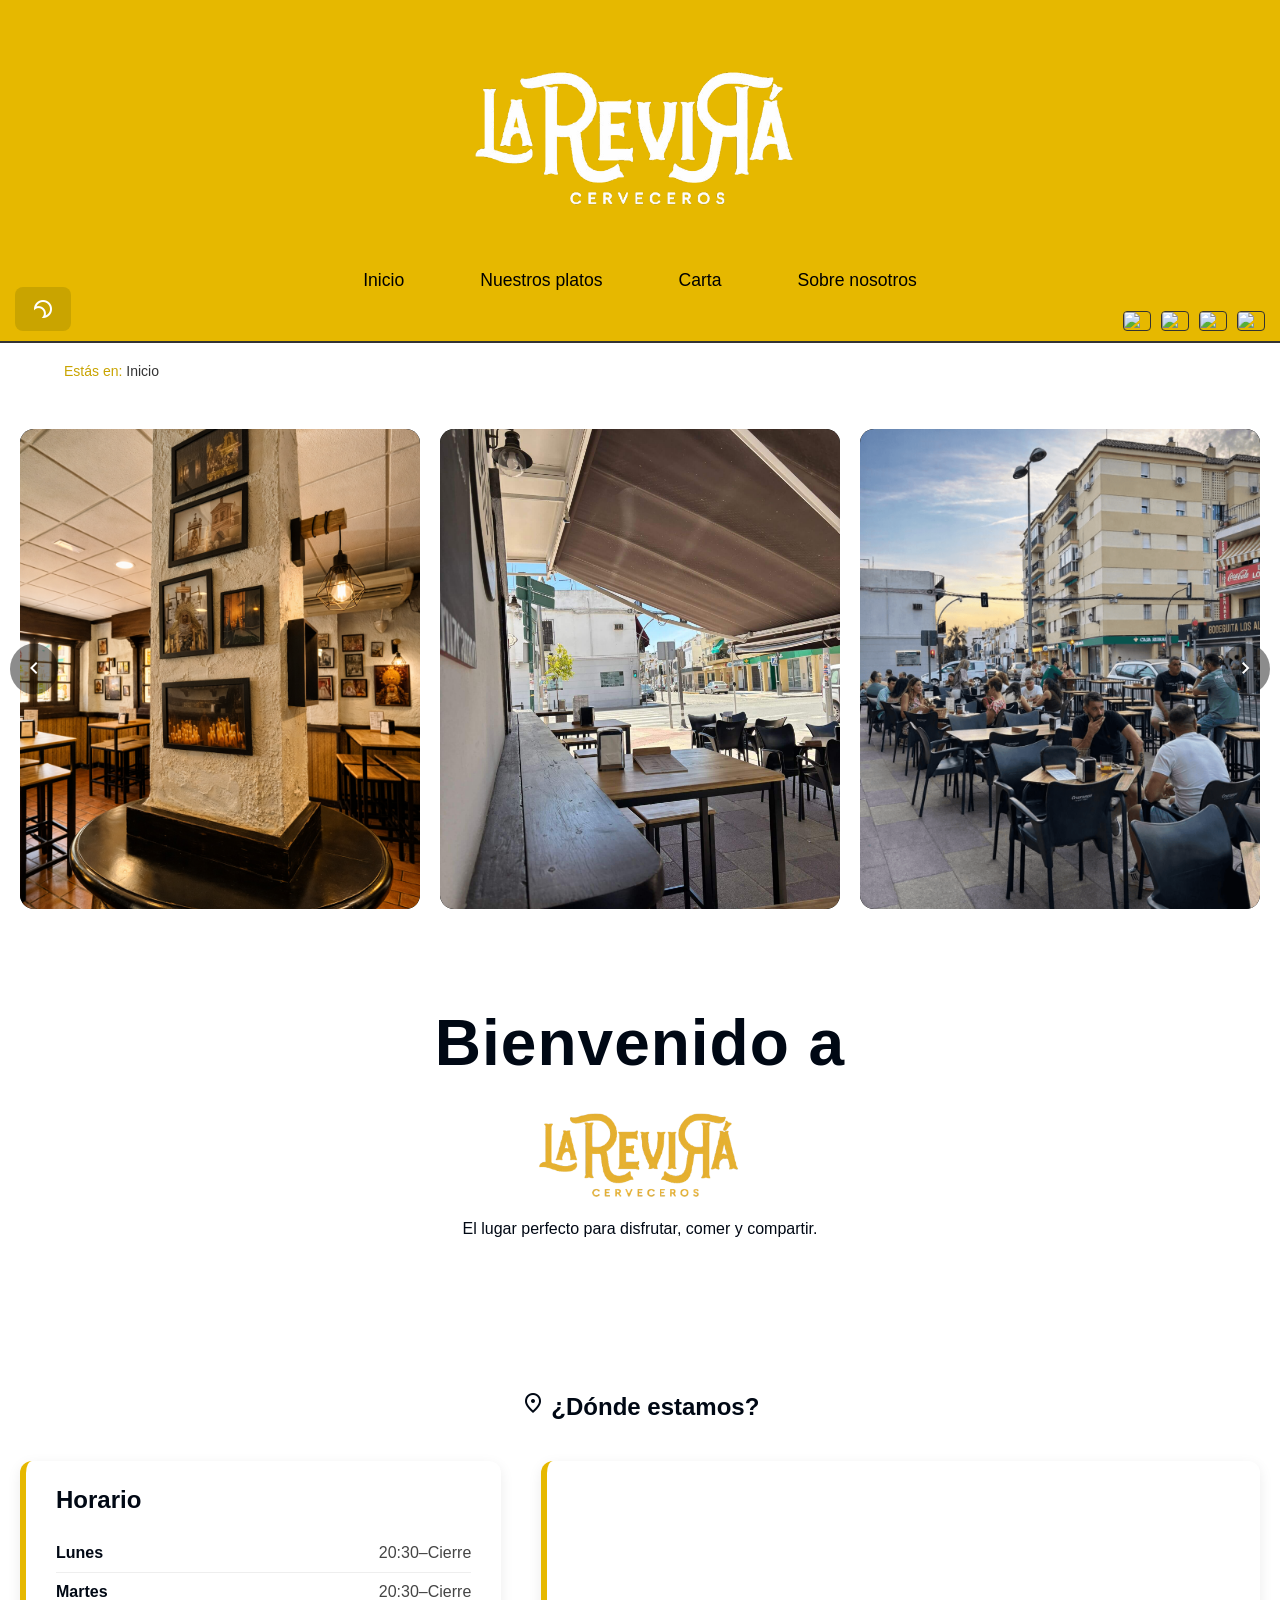
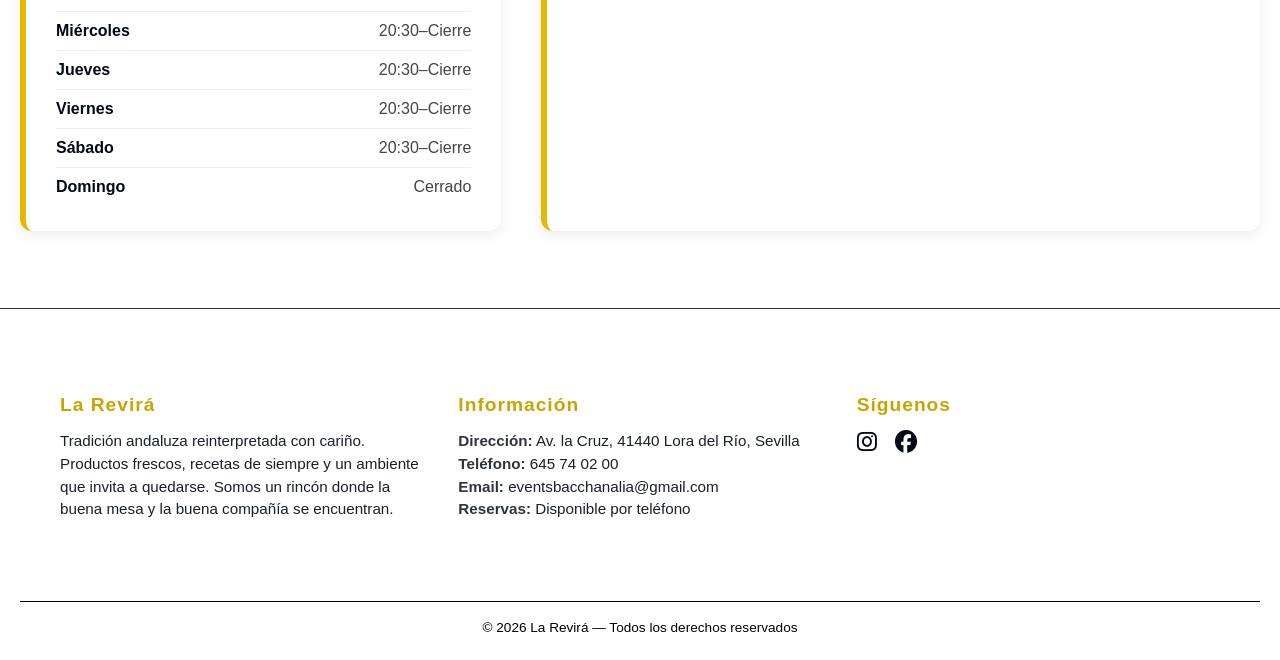
==== index.html @ e7fb8b56 "terminando codigo" ====
<!DOCTYPE html>
<html lang="es">

<head>
    <meta charset="UTF-8">
    <title data-i18n="title">La ReviRa</title>
    <meta name="viewport" content="width=device-width, initial-scale=1.0">

    <!-- Google Icons -->
    <link rel="stylesheet" href="https://fonts.googleapis.com/css2?family=Material+Symbols+Outlined" />

    <!-- Favicon -->
    <link rel="icon" type="image/png" sizes="32x32" href="/revira/img/logo3.png?v=6">

    <!-- iPhone / iPad -->
    <link rel="apple-touch-icon" sizes="180x180" href="/revira/img/logo3-180.png?v=6">

    <!-- Android -->
    <link rel="icon" type="image/png" sizes="192x192" href="/revira/img/logo3-192.png?v=6">

    <link rel="icon" type="image/png" sizes="512x512" href="/revira/img/logo3-512.png?v=6">

    <!-- Font Awesome -->
    <link rel="stylesheet" href="https://cdnjs.cloudflare.com/ajax/libs/font-awesome/6.5.0/css/all.min.css">

    <!-- Playball font -->
    <link href="https://fonts.googleapis.com/css2?family=Playball&display=swap" rel="stylesheet">
    <link rel="manifest" href="manifest.json">

    <!-- CSS -->
    <link rel="stylesheet" href="styles.css">
</head>

<body>

    <header>

        <nav id="navMenu">
            <a data-i18n="menu_home" href="index.html">Inicio</a>
            <a data-i18n="menu_dishes" href="platos.html">Nuestros platos</a>
            <a data-i18n="menu_menu" href="carta.html">Carta</a>
            <a data-i18n="menu_about" href="#info">Sobre nosotros</a>
        </nav>

        <button id="theme-toggle">
            <span id="theme-icon" class="material-symbols-outlined">dark_mode</span>
        </button>



        <div id="language-switcher">
            <div class="flag" data-lang="es">
                <img src="https://flagcdn.com/es.svg" alt="ES">
            </div>
            <div class="flag" data-lang="en">
                <img src="https://flagcdn.com/gb.svg" alt="EN">
            </div>
            <div class="flag" data-lang="fr">
                <img src="https://flagcdn.com/fr.svg" alt="FR">
            </div>
            <div class="flag" data-lang="de">
                <img src="https://flagcdn.com/de.svg" alt="DE">
            </div>
        </div>
    </header>
    <!-- NAV BOTTOM (solo móvil) -->
<div class="bottom-nav" id="bottomNav">
    <a href="index.html">
        <span class="material-symbols-outlined">home</span>
        <small data-i18n="menu_home">Inicio</small>
    </a>

    <a href="platos.html">
        <span class="material-symbols-outlined">restaurant_menu</span>
        <small data-i18n="menu_dishes">Platos</small>
    </a>

    <a href="carta.html">
        <span class="material-symbols-outlined">menu_book</span>
        <small data-i18n="menu_menu">Carta</small>
    </a>

    <a href="#info">
        <span class="material-symbols-outlined">info</span>
        <small data-i18n="menu_about">Nosotros</small>
    </a>
</div>

    <div class="breadcrumb">
        <span data-i18n="breadcrumb">Estás en:</span>
        <span class="breadcrumb-label" data-i18n="breadcrumb_label_home">Inicio</span>
    </div>


    <!-- CARRUSEL -->
    <section class="carousel">
        <div class="slides" id="slides"></div>

        <button class="prev" id="prevBtn">
            <span class="material-symbols-outlined" data-i18n="carousel_prev">chevron_left</span>
        </button>

        <button class="next" id="nextBtn">
            <span class="material-symbols-outlined" data-i18n="carousel_next">chevron_right</span>
        </button>
    </section>

    <section class="section">
        <h1 data-i18n="home_title"></h1>
        <img src="img/logo.png" alt="La ReviRa" class="home-logo">
        <p data-i18n="home_subtitle">El lugar perfecto para disfrutar, comer y compartir.</p>
    </section>

    <section class="section location">
        <h2><span class="material-symbols-outlined">location_on</span> <span data-i18n="location_title">¿Dónde
                estamos?</span></h2>

        <div class="location-container">

            <div class="schedule-box">
                <h3 data-i18n="schedule_title">Horario</h3>

                <div class="schedule-item">
                    <span class="schedule-day" data-i18n="day_monday">Lunes</span>
                    <span class="schedule-hours" data-i18n="hours_tue">20:30–Cierre</span>
                </div>

                <div class="schedule-item">
                    <span class="schedule-day" data-i18n="day_tuesday">Martes</span>
                    <span class="schedule-hours" data-i18n="hours_tue">20:30–Cierre</span>
                </div>

                <div class="schedule-item">
                    <span class="schedule-day" data-i18n="day_wednesday">Miércoles</span>
                    <span class="schedule-hours" data-i18n="hours_wed">20:30–Cierre</span>
                </div>

                <div class="schedule-item">
                    <span class="schedule-day" data-i18n="day_thursday">Jueves</span>
                    <span class="schedule-hours" data-i18n="hours_thu">20:30–Cierre</span>
                </div>

                <div class="schedule-item">
                    <span class="schedule-day" data-i18n="day_friday">Viernes</span>
                    <span class="schedule-hours" data-i18n="hours_fri">20:30–Cierre</span>
                </div>

                <div class="schedule-item">
                    <span class="schedule-day" data-i18n="day_saturday">Sábado</span>
                    <span class="schedule-hours" data-i18n="hours_sat">20:30–Cierre</span>
                </div>

                <div class="schedule-item">
                    <span class="schedule-day" data-i18n="day_sunday">Domingo</span>
                    <span class="schedule-hours" data-i18n="hours_sun">cerrado</span>
                </div>
            </div>

            <div class="map-box">
                <iframe data-i18n="map_iframe"
                    src="https://www.google.com/maps/embed?pb=!1m18!1m12!1m3!1d3158.6429367144765!2d-5.5250937!3d37.6575978!2m3!1f0!2f0!3f0!3m2!1i1024!2i768!4f13.1!3m3!1m2!1s0xd12ef8e2f49fc83%3A0xf90147c673b99165!2sLa%20Revir%C3%A1!5e0!3m2!1ses!2ses!4v1776873864673!5m2!1ses!2ses"
                    width="600" height="450" style="border:0;" allowfullscreen="" loading="lazy"
                    referrerpolicy="no-referrer-when-downgrade">
                </iframe>
            </div>

        </div>
    </section>

    <!-- BOTÓN FLOTANTE IR ARRIBA -->
    <button id="btnTop" class="btn-top">
        <span class="material-symbols-outlined">arrow_upward</span>
    </button>

    <footer class="footer">
        <div id="info" class="footer-container">

            <!-- Columna 1: Sobre nosotros -->
            <div class="footer-col">
                <h3 data-i18n="footer_about_title">La Revirá</h3>
                <p data-i18n="footer_about_text">
                    Tradición andaluza reinterpretada con cariño.
                    Productos frescos, recetas de siempre y un ambiente que invita a quedarse.
                    Somos un rincón donde la buena mesa y la buena compañía se encuentran.
                </p>
            </div>

            <!-- Columna 2: Información -->
            <div class="footer-col">
                <h3 data-i18n="footer_info_title">Información</h3>
                <ul>
                    <li><strong data-i18n="footer_address">Dirección:</strong> <span data-i18n="footer_address_text">Av.
                            la Cruz, 41440 Lora del Río, Sevilla</span></li>
                    <li><strong data-i18n="footer_phone">Teléfono:</strong> <span data-i18n="footer_phone_text">645 74
                            02 00</span></li>
                    <li><strong data-i18n="footer_email">Email:</strong> <span
                            data-i18n="footer_email_text">eventsbacchanalia@gmail.com</span></li>
                    <li><strong data-i18n="footer_reservas">Reservas:</strong> <span
                            data-i18n="footer_reservas_text">Disponible por teléfono</span></li>
                </ul>
            </div>

            <!-- Columna 3: Redes -->
            <div class="footer-col">
                <h3 data-i18n="footer_follow">Síguenos</h3>
                <div class="footer-social">
                    <a href="https://www.instagram.com/la_revira_cerveceros/" target="_blank" aria-label="Instagram">
                        <i class="fa-brands fa-instagram"></i>
                    </a>

                    <a href="https://www.facebook.com/p/La-Revirá-Cerveceros-61552801625227/" target="_blank"
                        aria-label="Facebook">
                        <i class="fa-brands fa-facebook"></i>
                    </a>
                </div>
            </div>

        </div>

        <div class="footer-bottom">
            <p data-i18n="footer_copy">© 2026 La Revirá — Todos los derechos reservados</p>
        </div>

    </footer>

    <div id="lightbox" class="lightbox">
        <span class="lightbox-close" id="lightboxClose">&times;</span>

        <span class="lightbox-prev" id="lightboxPrev">&#10094;</span>
        <span class="lightbox-next" id="lightboxNext">&#10095;</span>

        <img id="lightboxImg" style="display:none;">
        <video id="lightboxVideo" style="display:none;" controls></video>

        <div id="lightboxCounter"></div>
    </div>



    <script src="script.js"></script>
</body>

</html>
---- styles.css ----
/* ============================================================
   VARIABLES GLOBALES
============================================================ */
:root {
  --ink-black: #000814;
  --dim-grey: hsl(210, 2%, 38%);
  --jet-black: #1a1c1f;
  --school-bus-yellow: #ffc400fb;
  --gold: #ffd60a;
  --white: #ffffff;
  --transition: 0.3s ease;
}

/* ============================================================
   RESET GENERAL
============================================================ */
* {
  margin: 0;
  padding: 0;
  box-sizing: border-box;
}

body {
  font-family: "Poppins", Arial, sans-serif;
  background: var(--ink-black);
  color: var(--white);
}

body.light-mode {
  --ink-black: #ffffff;
  --jet-black: #f2f2f2;
  --dim-grey: #333333;
  --white: #000000;
  --school-bus-yellow: #e6b800;
  --gold: #c9a400;

  background: var(--ink-black);
  color: var(--white);
}


#theme-toggle {
  position: absolute;
  bottom: 10px;
  left: 15px;
  background: var(--gold);
  color: var(--ink-black);
  padding: 10px 16px;
  border-radius: 8px;
  border: none;
  cursor: pointer;
  font-size: 24px;
  transition: var(--transition);
  display: flex;
  align-items: center;
  justify-content: center;
}

#theme-toggle:hover {
  background: var(--school-bus-yellow);
  transform: translateY(-2px);
}


@media (max-width: 768px) {
  #theme-toggle {
    bottom: 10px;
    left: 10px;
    padding: 8px 14px;
    font-size: 22px;
  }
}


/* ============================================================
   HEADER + NAVEGACIÓN
============================================================ */

/* HEADER */
header {
  background: var(--school-bus-yellow);
  padding: 40px 20px;
  text-align: center;
  border-bottom: 2px solid var(--dim-grey);

  position: sticky;   /* 🔥 SIEMPRE ARRIBA */
  top: 0;
  z-index: 9999;

  background-blend-mode: normal; /* 🔥 evita transparencia */
  /* Logo centrado */
  background-image: url("img/logo.png");
  background-repeat: no-repeat;
  background-position: center 40px;
  background-size: clamp(180px, 40vw, 380px);
  padding-top: clamp(140px, 30vw, 220px);
}


/* NAV */
nav {
  margin-top: 40px;
  display: flex;
  justify-content: center;
  gap: clamp(15px, 5vw, 40px);
  flex-wrap: wrap;
}

nav a {
  font-size: clamp(0.9rem, 2.5vw, 1.1rem);
  padding: 10px 18px;
  text-decoration: none;
  color: var(--white);
  border-radius: 6px;
  transition: var(--transition);
}

nav a:hover {
  background: var(--ink-black);
  border-color: var(--dim-grey);
}

/* ICONO MENÚ RESPONSIVE */
.menu-icon {
  display: none;
  cursor: pointer;
  font-size: 32px;
  color: var(--ink-black);
}

/* ============================================================
   BREADCRUMB
============================================================ */

.breadcrumb {
  margin: 20px auto;
  width: 90%;
  max-width: 1200px;
  font-size: 14px;
  color: var(--dim-grey);
}

.breadcrumb span {
  color: var(--gold);
}

/* Este span debe mantenerse gris */
.breadcrumb-label {
  color: var(--dim-grey) !important;
  font-weight: inherit;
}

/* ============================================================
   CARRUSEL DE IMÁGENES
============================================================ */
/* Contenedor principal */
.carousel {
    width: 100%;
    max-width: 1400px;
    margin: 0 auto;
    position: relative;
    overflow: hidden;
    margin-top: 30px;
    border-radius: 14px;
}

/* Track */
.slides {
  display: flex;
  transition: transform 0.6s ease;
}

/* Grupo de imágenes */
.slide-group {
  min-width: 100%;
  display: flex;
  justify-content: center;
  gap: 20px;
  padding: 20px;
}

/* Cada item */
.slide-item {
  flex: 1;
  max-width: 33%;
  height: clamp(260px, 38vw, 480px); /* 🔥 más alto y uniforme */
  border-radius: 14px;
  overflow: hidden;

  display: flex;              /* 🔥 centra todo */
  justify-content: center;
  align-items: center;
  background: #000;           /* 🔥 relleno elegante */
}

/* Imagen */
.slide-item img,
.slide-item video {
  width: 100%;
  height: 100%;
  object-fit: cover;          /* 🔥 CLAVE: uniformidad total */
  border-radius: 14px;
  transition: transform 0.4s ease;
}

.slide-item:hover img,
.slide-item:hover video {
  transform: scale(1.05);
}

.slide-item video {
  display: block; /* evita colapso */
}


/* Botones del carrusel */
.prev,
.next {
  position: absolute;
  top: 50%;
  transform: translateY(-50%);
  background: rgba(0, 0, 0, 0.45);
  border: none;
  color: white;
  cursor: pointer;
  padding: 12px;
  border-radius: 50%;
  z-index: 10;
}

.prev { left: 10px; }
.next { right: 10px; }

/* ============================
   TABLET (≤ 1024px)
============================ */
@media (max-width: 1024px) {
  .slide-item {
    max-width: 48%;
    height: clamp(220px, 45vw, 360px);
  }
}

/* ============================
   MÓVIL (≤ 768px)
============================ */
@media (max-width: 768px) {

  .slide-group {
    flex-direction: column;
  }

  .slide-item {
    max-width: 100%;
    height: clamp(300px, 70vw, 520px); /* 🔥 carrusel grande en móvil */
  }

  .carousel {
    scroll-snap-type: x mandatory;
    overflow-x: hidden;
  }

  #slides {
    display: flex;
    scroll-snap-type: x mandatory;
  }

  .slide-group {
    scroll-snap-align: center;
  }
}

/* ============================
   MÓVIL PEQUEÑO (≤ 600px)
============================ */
@media (max-width: 600px) {

  .slide-group {
    flex-direction: column;
  }

  .slide-item {
    max-width: 100%;
    height: clamp(300px, 80vw, 540px); /* 🔥 aún más grande en móviles pequeños */
  }
}

#slides {
  transition: transform 0.6s ease;
}


/* ============================================================
   SECCIONES GENERALES
============================================================ */
.section {
  padding: clamp(40px, 6vw, 80px) 20px;
  text-align: center;
}

body.light-mode .section {
  background: #ffffff;
  /* negro */
  color: #000814;
  /* blanco */
}

body.light-mode .section h1 {
  color: #000814;
  /* blanco */
}

.section h1 {
  font-size: clamp(2.2rem, 5vw, 4rem);
  font-weight: 700;
  letter-spacing: 1px;
  margin-bottom: 20px;
  color: var(--white);
}

.home-logo {
  width: clamp(120px, 20vw, 220px);
  margin: 20px auto 10px;
  display: block;
}

/* ============================================================
   UBICACIÓN Y HORARIOS
============================================================ */

.location {
  background: var(--white);
  padding: clamp(40px, 6vw, 80px) 20px;
}

.location h2 {
  color: var(--ink-black);
}

body.light-mode .location {
  color: var(#000814);
  /* blanco */
}

body.light-mode .location h2 {
  color: #000814;
  /* blanco */
}

.location-container {
  display: flex;
  justify-content: space-between;
  gap: 40px;
  margin-top: 40px;
}

/* Caja de horarios */
.schedule-box {
  background: var(--white);
  padding: 25px 30px;
  border-radius: 12px;
  width: 40%;
  text-align: left;
  border-left: 6px solid var(--school-bus-yellow);
  box-shadow: 0 4px 14px rgba(0, 0, 0, 0.08);
}

body.light-mode .schedule-box {
  background: #ffffff;
  /* blanco */
}

.schedule-box h3 {
  color: var(--ink-black);
  margin-bottom: 20px;
  font-size: 24px;
  font-weight: 600;
}

body.light-mode .schedule-box h3 {
  color: #000814;
  /* blanco */
}

.schedule-item {
  display: flex;
  justify-content: space-between;
  padding: 10px 0;
  border-bottom: 1px solid #eee;
}

.schedule-item:last-child {
  border-bottom: none;
}

.schedule-day {
  font-weight: 600;
  color: var(--ink-black);
}

body.light-mode .schedule-day {
  color: #000814;
  /* blanco */
}

.schedule-hours {
  color: #444;
}

body.light-mode .schedule-hours {
  color: #444;

}

/* Mapa */
.map-box {
  border-left: 6px solid var(--school-bus-yellow);
  box-shadow: 0 4px 14px rgba(0, 0, 0, 0.08);
  width: 60%;
  border-radius: 12px;
}

.map-box iframe {
  width: 100%;
  height: 350px;
  border-radius: 12px;
}

/* ============================================================
   FOOTER
============================================================ */
/* ============================================================
   FOOTER PREMIUM MINIMALISTA
============================================================ */


.footer {
  background: var(--ink-black);
  color: var(--white);
  padding: 45px 20px 25px 20px;
  border-top: 1px solid var(--dim-grey);
}

.footer-container {
  display: grid;
  grid-template-columns: repeat(auto-fit, minmax(260px, 1fr));
  gap: 35px;
  max-width: 1200px;
  margin: 0 auto;
}

.footer-col h3 {
  font-size: 1.2rem;
  color: var(--gold);
  margin-bottom: 14px;
  font-weight: 600;
  letter-spacing: 1px;
}

.footer-col p,
.footer-col ul li {
  font-size: 0.95rem;
  color: var(--white);
  opacity: 0.85;
  line-height: 1.5;
}

.footer-col ul {
  list-style: none;
  padding: 0;
  margin: 0;
}

.footer-social {
  display: flex;
  gap: 18px;
  margin-top: 10px;
}

.footer-social a {
  color: var(--white);
  font-size: 1.4rem;
  transition: var(--transition);
}

.footer-social a:hover {
  color: var(--gold);
  transform: translateY(-3px);
}

.footer-bottom {
  text-align: center;
  margin-top: 40px;
  padding-top: 18px;
  border-top: 1px solid var(--dim-grey);
}

.footer-bottom p {
  font-size: 0.85rem;
  opacity: 0.7;
}

/* ============================
   FOOTER (columnas blancas)
============================ */
body.light-mode .footer {
  background: transparent;
  color: #000814;
}

body.light-mode .footer-container {
  background: #ffffff;
  padding: 40px 20px;
  border-radius: 0;
}


body.light-mode .footer-col h3 {
  color: var(--gold);
}

body.light-mode .footer-col p,
body.light-mode .footer-col ul li,
body.light-mode .footer-col strong {
  color: #000814;
  opacity: 0.9;
}

body.light-mode .footer-social a {
  color: #000814;
}

/* ============================
   SOLO LA FRANJA FINAL NEGRA
============================ */
body.light-mode .footer-bottom {
  background: var(--ink-black);
  border-top: 1px solid #000814;
}

body.light-mode .footer-bottom p {
  color: var(--white);
  opacity: 1;
}

/* ============================================================
   PÁGINA DE PLATOS SECCIONES
============================================================ */


/* ============================================================
   SECCIONES DE PLATOS
============================================================ */

/* ============================================================
   ENCABEZADOS DE SECCIÓN
============================================================ */

.platos-section h2 {
  position: relative;

  font-size: clamp(2rem, 4vw, 2.8rem);
  font-weight: 600;
  color: var(--gold);

  text-align: center;

  margin: 20px auto 35px;

  letter-spacing: 1px;

  text-transform: uppercase;
  font-family: "Playball", cursive;

  width: fit-content;

  padding-bottom: 18px;
}

.platos-section h2::after{
  content:"";

  position:absolute;

  left:50%;
  bottom:0;

  transform:translateX(-50%);

  width:80px;
  height:3px;

  border-radius:999px;

  background:var(--gold);
}

/* ============================================================
   CARRUSEL PREMIUM
============================================================ */
.plato-carousel {
  position: relative;
  /* NECESARIO para que las flechas se posicionen dentro */
  width: 100%;
  max-width: 1400px;
  margin: 0 auto;
  overflow: hidden;
  padding: 40px 0;
  background-color: var(--jet-black);
  border-top: 1px solid var(--dim-grey);
  border-bottom: 1px solid var(--dim-grey);
}

.plato-carousel .carousel-track {
  display: flex;
  gap: 28px;
  transition: transform 0.5s ease;
  padding: 10px 40px;
}

.plato-carousel .carousel-item {
  flex: 0 0 30%;
  /* 3 imágenes por vista */
  display: flex;
  justify-content: center;
}

.plato-carousel .carousel-item img {
  width: 100%;
  height: 260px;
  /* más elegante y controlado */
  max-height: 260px;
  object-fit: cover;
  border-radius: 14px;
  cursor: zoom-in;
  box-shadow: 0 4px 14px rgba(0, 0, 0, 0.25);
  transition: transform 0.25s ease, box-shadow 0.25s ease;
}

.plato-carousel .carousel-item img:hover,
.plato-gallery .gallery-row img:hover {

  transform: scale(1.04);

  filter: brightness(1.08);

  box-shadow:
  0 12px 25px rgba(0,0,0,.35);
}

.plato-carousel .carousel-item img:hover,
.plato-gallery .gallery-row img:hover {

    transform: scale(1.05);

    filter: brightness(1.08);

    box-shadow:
        0 12px 30px rgba(0,0,0,.35);
}

/* ============================================================
   FOTOTECA TIPO IPHONE
============================================================ */

/* ============================
   GALERÍA — ESCRITORIO
============================ */
.plato-gallery {
  width: 100%;
  padding: 40px 0;
  background-color: var(--jet-black);
  border-top: 1px solid var(--dim-grey);
}

.plato-gallery .gallery-row {
  display: grid;
  grid-template-columns: repeat(auto-fill, minmax(260px, 1fr));
  gap: 18px;
  padding: 10px 40px;
}

.plato-gallery .gallery-row img {
  width: 100%;
  height: 240px;
  object-fit: cover;
  border-radius: 12px;
  box-shadow: 0 4px 14px rgba(0, 0, 0, 0.18);
  transition: transform 0.25s ease, box-shadow 0.25s ease;
}

.plato-gallery .gallery-row img:hover {
  transform: scale(1.02);
  box-shadow: 0 6px 18px rgba(0, 0, 0, 0.22);
}


/* Móvil: scroll horizontal */
/* ============================
   CARRUSEL — MÓVIL PREMIUM
============================ */
/* FLECHAS SOLO EN MÓVIL PARA CARRUSELES DE PLATOS */
@media (max-width: 768px) {

  .plato-carousel .plato-prev,
  .plato-carousel .plato-next {
    display: block !important;
    position: absolute;
    top: 50%;
    transform: translateY(-50%);
    background: rgba(0, 0, 0, 0.45);
    border: none;
    color: white;
    cursor: pointer;
    padding: 12px;
    border-radius: 50%;
    z-index: 20;
  }

  .plato-carousel .plato-prev {
    left: 10px;
  }

  .plato-carousel .plato-next {
    right: 10px;
  }
}

/* OCULTAR FLECHAS EN ESCRITORIO */
@media (min-width: 769px) {

  .plato-carousel .plato-prev,
  .plato-carousel .plato-next {
    display: none !important;
  }
}


@media (max-width: 768px) {

  .plato-carousel {
    padding: 25px 0;
  }

  .plato-carousel .carousel-track {
    gap: 16px;
    padding: 10px 20px;
  }

  .plato-carousel .carousel-item {
    flex: 0 0 75%;
    /* 1 imagen por vista con aire */
  }

  .plato-carousel .carousel-item img {
    height: 200px;
    max-height: 200px;
    border-radius: 12px;
    box-shadow: 0 3px 12px rgba(0, 0, 0, 0.25);
  }
}

@media (min-width: 769px) and (max-width: 1024px) {

  .plato-carousel .carousel-item {
    flex: 0 0 45%;
    /* 2 imágenes por vista */
  }

  .plato-carousel .carousel-item img {
    height: 220px;
    max-height: 220px;
  }
}


@media (max-width: 768px) {

  .plato-gallery {
    overflow-x: auto;
    white-space: nowrap;
    padding: 20px 0;
  }

  .plato-gallery .gallery-row {
    display: inline-flex;
    gap: 14px;
    padding: 0 20px;
  }

  .plato-gallery .gallery-row img {
    height: 180px;
    width: auto;
    object-fit: cover;
    border-radius: 12px;
    box-shadow: 0 3px 10px rgba(0, 0, 0, 0.18);
  }
}




/* Ocultar scrollbar */
.plato-gallery::-webkit-scrollbar {
  display: none;
}

/* ============================================================
   LIGHTBOX PREMIUM
============================================================ */
.lightbox {
  position: fixed;
  inset: 0;
  background: rgba(0, 0, 0, 0.85);
  display: none;
  justify-content: center;
  align-items: center;
  z-index: 9999;
  backdrop-filter: blur(4px);
}

.lightbox img {
  max-width: 92%;
  max-height: 92%;
  border-radius: 14px;
  box-shadow: 0 8px 30px rgba(0, 0, 0, 0.45);
}

#lightboxCounter{

    position:absolute;

    bottom:25px;

    left:50%;

    transform:translateX(-50%);

    color:white;

    font-size:14px;

    padding:8px 14px;

    border-radius:999px;

    background:rgba(255,255,255,.12);

    backdrop-filter:blur(8px);
}

.lightbox-close {
  position: absolute;
  top: 25px;
  right: 35px;
  font-size: 42px;
  color: var(--white);
  cursor: pointer;
  font-weight: 300;
  transition: opacity 0.2s ease;
}

.lightbox-close:hover {
  opacity: 0.7;
}


/* Botones navegación */
.lightbox-prev,
.lightbox-next {
  position: absolute;
  top: 50%;
  transform: translateY(-50%);
  font-size: 55px;
  color: white;
  cursor: pointer;
  padding: 10px;
  user-select: none;
  transition: opacity 0.2s ease;
}

.lightbox-prev:hover,
.lightbox-next:hover {
  opacity: 0.7;
}

.lightbox-prev {
  left: 25px;
}

.lightbox-next {
  right: 25px;
}
#lightboxCounter{
    transition: all 0.2s ease;
}

/* ============================================================
   SIN BOTONES EN CARRUSEL DE PLATOS
============================================================ */

.plato-carousel .prev,
.plato-carousel .next {
  display: none !important;
}

/* ============================================================
   BOTÓN FLOTANTE IR ARRIBA
============================================================ */
.btn-top {
  position: fixed;
  bottom: clamp(15px, 4vw, 30px);
  right: clamp(15px, 4vw, 30px);
  width: clamp(40px, 8vw, 55px);
  height: clamp(40px, 8vw, 55px);
  border-radius: 50%;
  background: var(--gold);
  color: var(--ink-black);
  border: none;
  display: flex;
  align-items: center;
  justify-content: center;
  font-size: clamp(20px, 5vw, 30px);
  cursor: pointer;
  opacity: 0;
  visibility: hidden;
  transition: opacity var(--transition), visibility var(--transition), transform var(--transition);
  z-index: 100000;
}

.btn-top.show {
  opacity: 1;
  visibility: visible;
}

.btn-top:hover {
  background: var(--school-bus-yellow);
}

@media (max-width: 768px) {
  .btn-top {
    bottom: 90px; /* sube el botón por encima del menú inferior */
  }
}


/* ============================================================
   MEDIA QUERIES — RESPONSIVE GENERAL
============================================================ */

/* Ubicación */
@media (max-width: 900px) {
  .location-container {
    flex-direction: column;
  }

  .schedule-box,
  .map-box {
    width: 100%;
  }

  .map-box iframe {
    height: 300px;
  }
}

/* Header + menú */
@media (max-width: 768px) {

  header {
    padding-top: 90px;
    background-size: 160px;
  }

  nav {
    display: none;
    flex-direction: column;
    background: var(--school-bus-yellow);
    padding: 20px;
    border-top: 1px solid var(--jet-black);
  }

  nav.active {
    display: flex;
  }

  .menu-icon {
    display: block;
    position: absolute;
    top: 25px;
    right: 25px;
  }

}

#language-switcher {
  position: absolute;
  bottom: 10px;
  right: 15px;

  display: flex;
  gap: 10px;
}

#language-switcher .flag {
  width: 28px;
  height: 20px;
  cursor: pointer;
  border-radius: 4px;
  overflow: hidden;
  border: 1px solid var(--dim-grey);
  transition: var(--transition);
}

#language-switcher .flag img {
  width: 100%;
  height: 100%;
  object-fit: cover;
}

#language-switcher .flag:hover {
  transform: translateY(-2px);
  border-color: var(--gold);
}

@media (max-width: 768px) {

  #language-switcher {
    bottom: 10px;
    right: 10px;
    gap: 6px;
  }

  #language-switcher .flag {
    width: 24px;
    height: 18px;
  }
}

/* Ocultar interfaz de Google */
.goog-te-banner-frame.skiptranslate,
.goog-te-gadget-icon,
.goog-te-gadget-simple {
  display: none !important;
}

body {
  top: 0 !important;
}

/* ============================================================
   CARTA – CONTENEDOR DE DOS COLUMNAS
============================================================ */

.carta-grid {
  display: grid;
  grid-template-columns: 1fr 1fr;
  gap: 40px;
  width: 100%;
  max-width: 1400px;
  margin: 40px auto;
  padding: 0 30px;
  /* ← AIRE LATERAL */
}

/* Móvil → 1 columna */
@media (max-width: 900px) {
  .carta-grid {
    grid-template-columns: 1fr;
  }
}

.menu-list{
    display:flex;
    flex-direction:column;
    gap:14px;
}

.light-mode .menu-list{
 background: var(--ink-black);
}

.menu-type.unitario{
   background:#a39c217b;
    color: var(--jet-black);
        border-radius:5px;

}
.menu-item-prices span{
    display:flex;
    align-items:baseline;
    gap:6px;
}

.menu-item-prices small{
    font-size:.75rem;
    opacity:.6;
}
.menu-type.montadito{
    background:#a39c217b;
    color: var(--jet-black);
    border-radius:5px;
}

.menu-item{
    display:flex;
    justify-content:space-between;
    align-items:center;
    gap:20px;

    padding:20px;

    background:#fff;
    border-radius:14px;

    box-shadow:0 4px 14px rgba(0,0,0,.08);

    transition:.25s ease;
}

.light-mode .menu-item {
 background: var(--jet-black);
}

.menu-item:hover{
    transform:translateY(-2px);
    box-shadow:0 8px 22px rgba(0,0,0,.12);
}

.menu-item-content{
    flex:1;
}

.menu-item-content h3{
    margin:0;
    font-size:1.05rem;
    color:var(--jet-black);
}

.light-mode .menu-item-content h3 {
 color: var(--white);
}

.menu-item-content p{
    margin-top:6px;
    color:#666;
    font-size:.9rem;
}

.menu-item-prices{
    display:flex;
    gap:8px;
    flex-wrap:wrap;
}

.menu-item-prices span{
    background:var(--school-bus-yellow);
    color:#000;

    padding:8px 14px;

    border-radius:999px;

    font-weight:600;
    white-space:nowrap;
}

.featured{
    border-left:4px solid var(--school-bus-yellow);
}

/* ITEM CON FOTO */
.menu-item-foto {
    display: grid;
    grid-template-columns: 120px 1fr auto;
    align-items: center;
    gap: 20px;
}

/* Imagen */
.menu-item-img {
    width: 120px;
    height: 120px;
    object-fit: cover;
    border-radius: 12px;
    box-shadow: 0 4px 10px rgba(0,0,0,.15);
}

/* Ajustes de texto */
.menu-item-foto h3 {
    font-size: 1.1rem;
    margin: 0;
}

.menu-item-foto p {
    margin: 6px 0 10px;
    font-size: .9rem;
    color: #555;
}

/* ============================================
   FONDO OSCURO + BLUR
============================================ */
.plato-modal {
    position: fixed;
    inset: 0;
    background: rgba(0, 0, 0, .45);

    backdrop-filter: blur(8px);
    -webkit-backdrop-filter: blur(8px);

    display: none;
    z-index: 9999;

    opacity: 0;
    transition: opacity .35s ease;
}

.plato-modal.show {
    display: block;
    opacity: 1;
}

/* ============================================
   PANEL LATERAL (PC/TABLET)
============================================ */
.plato-modal-panel {
    position: absolute;
    left: 0;
    top: 0;

    width: 85%;
    max-width: 420px;
    height: 100%;

    background: var(--jet-black);
    color: var(--white);

    padding: 20px;
    overflow-y: auto;

    border-radius: 0 20px 20px 0;

    /* Estado inicial */
    transform: translateX(-100%) scale(.98);
    opacity: .85;

    /* Rendimiento */
    will-change: transform, opacity;
    backface-visibility: hidden;

    /* Animación premium */
    transition:
        transform .55s cubic-bezier(.22, 1, .36, 1),
        opacity .35s ease;

    /* Sombra premium */
    box-shadow:
        0 25px 50px rgba(0, 0, 0, .25),
        0 10px 20px rgba(0, 0, 0, .15);
}

/* Modal abierto */
.plato-modal.show .plato-modal-panel {
    transform: translateX(0) scale(1);
    opacity: 1;
}

/* Modal cerrando */
.plato-modal.closing .plato-modal-panel {
    transform: translateX(-100%) scale(.98);
    opacity: .85;
}

/* ============================================
   MODO OSCURO AUTOMÁTICO
============================================ */
body.dark-mode .plato-modal-panel {
    background: var(--white);
    color: var(--jet-black);
}

/* ============================================
   CONTENIDO
============================================ */
.modal-img {
    width: 100%;
    border-radius: 14px;
    margin-bottom: 16px;
}

.plato-modal-back {
    background: none;
    border: none;
    font-size: 1rem;
    font-weight: 600;
    margin-bottom: 18px;
    cursor: pointer;
    color: inherit;
    transition: opacity .2s ease;
}

.plato-modal-back:hover {
    opacity: .7;
}

#modal-title {
    margin-bottom: 10px;
}

#modal-desc {
    line-height: 1.6;
    opacity: .9;
}

.modal-precios {
    margin-top: 20px;
}

.modal-precios span {
    display: inline-block;
    background: var(--school-bus-yellow);
    padding: 8px 14px;
    border-radius: 999px;
    margin: 5px;
    font-weight: 600;
    color: #000;
}

.modal-alergenos {
    margin-top: 15px;
}

.modal-alergenos span {
    display: inline-block;
    margin-right: 8px;
}

/* ============================================
   ANIMACIÓN ESCALONADA DEL CONTENIDO
============================================ */
.modal-img,
#modal-title,
#modal-desc,
.modal-alergenos,
.modal-precios,
.plato-modal-back {
    opacity: 0;
    transform: translateY(12px);
    transition:
        opacity .45s ease,
        transform .45s ease;
}

.plato-modal.show .plato-modal-back {
    opacity: 1;
    transform: translateY(0);
    transition-delay: .08s;
}

.plato-modal.show .modal-img {
    opacity: 1;
    transform: translateY(0);
    transition-delay: .14s;
}

.plato-modal.show #modal-title {
    opacity: 1;
    transform: translateY(0);
    transition-delay: .20s;
}

.plato-modal.show #modal-desc {
    opacity: 1;
    transform: translateY(0);
    transition-delay: .26s;
}

.plato-modal.show .modal-alergenos {
    opacity: 1;
    transform: translateY(0);
    transition-delay: .32s;
}

.plato-modal.show .modal-precios {
    opacity: 1;
    transform: translateY(0);
    transition-delay: .38s;
}

/* ============================================
   SCROLL MÁS LIMPIO
============================================ */
.plato-modal-panel::-webkit-scrollbar {
    width: 6px;
}

.plato-modal-panel::-webkit-scrollbar-thumb {
    background: rgba(255,255,255,.18);
    border-radius: 999px;
}

body.dark-mode .plato-modal-panel::-webkit-scrollbar-thumb {
    background: rgba(0,0,0,.18);
}

/* ============================================
   📱 MÓVIL (BOTTOM SHEET PREMIUM)
============================================ */
@media (max-width: 768px) {

    .plato-modal-panel {
        width: 100%;
        max-width: none;

        height: 92%;

        left: 0;
        right: 0;
        bottom: 0;
        top: auto;

        border-radius: 24px 24px 0 0;

        transform: translateY(100%) scale(.97);
        opacity: .9;
    }

    .plato-modal.show .plato-modal-panel {
        transform: translateY(0) scale(1);
        opacity: 1;
    }

    .plato-modal.closing .plato-modal-panel {
        transform: translateY(100%) scale(.97);
        opacity: .9;
    }

    /* Barra superior estilo iOS */
    .plato-modal-panel::before {
        content: "";
        display: block;

        width: 48px;
        height: 5px;

        margin: 0 auto 18px;

        border-radius: 999px;

        background: rgba(255,255,255,.25);
    }

    body.dark-mode .plato-modal-panel::before {
        background: rgba(0,0,0,.15);
    }
}

/* ============================================
   REDUCIR ANIMACIONES SI EL USUARIO LO PREFIERE
============================================ */
@media (prefers-reduced-motion: reduce) {

    .plato-modal,
    .plato-modal-panel,
    .modal-img,
    #modal-title,
    #modal-desc,
    .modal-alergenos,
    .modal-precios,
    .plato-modal-back {
        transition: none !important;
    }
}
/* ============================================================
   TÍTULOS DE SECCIÓN
============================================================ */

.platos-section h2 {
  font-family: 'Playball', cursive;
  font-size: 38px;
  color: var(--gold);
  text-align: center;
  margin-bottom: 25px;
}

/* ============================================================
   BOTÓN DESCARGA PDF
============================================================ */
/* ============================================================
   SECCIÓN PDF
============================================================ */

.pdf-section {
    display: flex;
    flex-direction: column;
    align-items: center;

    margin: 40px 0 50px;
    padding: 0 20px;
}

/* ============================================================
   SEPARADOR
============================================================ */

.pdf-divider {
    width: 100%;
    max-width: 900px;

    display: flex;
    align-items: center;
    gap: 20px;

    margin-bottom: 30px;
}

.pdf-divider::before,
.pdf-divider::after {
    content: "";
    flex: 1;
    height: 2px;

    background: linear-gradient(
        to right,
        transparent,
        var(--gold),
        transparent
    );
}

.pdf-divider span {
    font-size: 24px;
    color: var(--gold);
}

/* ============================================================
   SECCIÓN PDF
============================================================ */

.pdf-section {
    display: flex;
    flex-direction: column;
    align-items: center;

    margin: 45px 0 55px;
    padding: 0 20px;
}

/* ============================================================
   SEPARADOR
============================================================ */

.pdf-divider {
    width: 100%;
    max-width: 900px;

    display: flex;
    align-items: center;
    gap: 20px;

    margin-bottom: 30px;
}

.pdf-divider::before,
.pdf-divider::after {
    content: "";
    flex: 1;
    height: 2px;

    background: linear-gradient(
        to right,
        transparent,
        var(--gold),
        transparent
    );
}

/* ============================================================
   ICONO
============================================================ */

.pdf-icon {
    display: flex;
    align-items: center;
    justify-content: center;

    width: 60px;
    height: 60px;
}

.pdf-icon img {
    width: 42px;
    height: 42px;
    object-fit: contain;

    filter:
        brightness(0)
        saturate(100%)
        invert(77%)
        sepia(93%)
        saturate(933%)
        hue-rotate(359deg)
        brightness(103%)
        contrast(104%);
}

.pdf-icon svg {
    width: 42px;
    height: 42px;
    fill: var(--gold);
}

/* ============================================================
   BOTÓN PDF
============================================================ */

.btn-download {
    display: inline-flex;
    align-items: center;
    justify-content: center;
    gap: 10px;

    padding: 14px 32px;

    background: linear-gradient(
        135deg,
        var(--school-bus-yellow),
        var(--gold)
    );

    color: var(--ink-black);
    text-decoration: none;

    border-radius: 999px;

    font-size: 18px;
    font-weight: 700;

    box-shadow:
        0 8px 20px rgba(0, 0, 0, 0.15);

    transition:
        transform 0.25s ease,
        box-shadow 0.25s ease,
        filter 0.25s ease;
}

.btn-download:hover {
    transform: translateY(-3px);

    filter: brightness(1.05);

    box-shadow:
        0 12px 25px rgba(0, 0, 0, 0.2);
}

.btn-download:active {
    transform: translateY(-1px);
}

/* ============================================================
   MÓVIL
============================================================ */

@media (max-width: 768px) {

    .pdf-section {
        margin: 35px 0 45px;
    }

    .pdf-divider {
        margin-bottom: 25px;
    }

    .pdf-icon {
        width: 50px;
        height: 50px;
    }

    .pdf-icon img,
    .pdf-icon svg {
        width: 34px;
        height: 34px;
    }

    .btn-download {
        width: 100%;
        max-width: 320px;

        padding: 14px 20px;

        font-size: 16px;
    }
}
/* ============================================================
   NOTA DE ALÉRGENOS
============================================================ */

.allergen-note {
  margin-top: 30px;
  margin-left: 10px;
  /* ← AIRE LATERAL */
  margin-right: 10px;
  /* ← AIRE LATERAL */
  font-size: 15px;
  color: var(--jet-black);
  background: #fff8d6;
  padding: 18px;
  border-left: 5px solid var(--gold);
  border-radius: 8px;
  margin-bottom: 20px;
  text-align: center;
}

body.light-mode .allergen-note {
  color: #000814;
  /* negro real */
}

/* ============================================================
   ANCLAS
============================================================ */


/* ============================================================
   SECCIONES
============================================================ */

.platos-section {

  max-width: 1500px;

  margin: 50px auto;

  padding: 20px 30px;

  border-radius: 18px;

  background:
  linear-gradient(
    180deg,
    rgba(255,255,255,.02),
    rgba(255,255,255,.01)
  );

  border:1px solid rgba(255,255,255,.05);
}

.platos-hero{

    position:relative;

    height:45vh;
    min-height:320px;

    display:flex;
    align-items:center;
    justify-content:center;

    text-align:center;

    background:
    linear-gradient(
      rgba(0,0,0,.55),
      rgba(0,0,0,.65)
    ),
    url("img/platos/chacinas/1.png");

    background-size:cover;
    background-position:center;
}

.platos-hero-overlay{
    padding:20px;
}

.platos-hero h1{

    font-size:clamp(2.8rem,6vw,5rem);

    color:white;

    margin-bottom:15px;

    font-family:"Playball", cursive;
}

.platos-hero p{

    max-width:700px;

    margin:auto;

    color:#e5e5e5;

    font-size:1.1rem;

    line-height:1.8;
}

/* ============================================================
   ANIMACIONES
============================================================ */

.platos-section {
    opacity: 0;
    transform: translateY(40px);

    transition:
        opacity .7s ease,
        transform .7s ease;
}

.platos-section.visible {
    opacity: 1;
    transform: translateY(0);
}

.section-count{

    font-size:.8rem;

    color:#999;

    margin-left:10px;

    font-family:sans-serif;

    vertical-align:middle;
}

/* ============================================================
   RESPONSIVE EXTRA
============================================================ */

@media (max-width: 600px) {

  .menu-table th,
  .menu-table td {
    font-size: 14px;
    padding: 12px;
  }

  .allergen-note {
    margin-left: 10px;
    margin-right: 10px;
  }
}




/* ============================================================
   FILA DE ANCLAS + BOTÓN PDF
============================================================ */


.platos-section{
    scroll-margin-top: 320px;
}

/* ============================
   MODO CLARO: BOTONES AMARILLOS
   ============================ */
body.light-mode .anchors {
  background-color: var(--ink-black);
  border-bottom: 1px solid var(--dim-grey);
}

body.light-mode .anchors a {
  background: var(--school-bus-yellow);
  /* amarillo */
  color: var(--ink-black);
  border-color: var(--school-bus-yellow);
}

/* Hover grisáceo en modo claro */
body.light-mode .anchors a:hover {
  background: #d9d9d9;
  /* gris suave */
  color: #000000;
  /* texto negro */
  border-color: #bfbfbf;
  transform: translateY(-2px);
  box-shadow: 0 4px 10px rgba(0, 0, 0, 0.15);
}

/* Activo en modo claro → amarillo más fuerte */
body.light-mode .anchors a.active-anchor {
  background: var(--school-bus-yellow);
  color: var(--ink-black);
  border-color: var(--school-bus-yellow);
  font-weight: 600;
  transform: translateY(-1px);
  box-shadow: 0 3px 8px rgba(0, 0, 0, 0.15);
}


/* ============================================================
   ANCLAS 
============================================================ */

.anchors-row {
  position: sticky;
  top: 0;
  z-index: 9998;
  background: var(--jet-black);
  padding: 8px 0;

  backdrop-filter: blur(10px);
}

.anchors {
  display: flex;
  flex-wrap: wrap;
  justify-content: center;
  gap: 14px;
  width: 100%;
  background-color: var(--jet-black);
  padding: 18px 30px;
  /* AIRE LATERAL */
  border-bottom: 1px solid var(--dim-grey);
  border-radius: 10px;
}

.anchors a {
  padding: 8px 16px;
  background: var(--white);
  color: var(--jet-black);
  text-decoration: none;
  border-radius: 8px;
  font-size: clamp(0.75rem, 2vw, 0.95rem);
  font-weight: 500;
  letter-spacing: 0.4px;
  border: 1px solid var(--dim-grey);
  transition:
    background var(--transition),
    color var(--transition),
    transform var(--transition),
    box-shadow var(--transition),
    border-color var(--transition);
}

/* Hover */
.anchors a:hover {
  background: var(--jet-black);
  color: var(--school-bus-yellow);
  border-color: var(--ink-black);
  transform: translateY(-2px);
  box-shadow: 0 4px 10px rgba(0, 0, 0, 0.15);
}

/* Activo */
.anchors a.active-anchor {
  background: var(--school-bus-yellow);
  color: var(--ink-black);
  border-color: var(--school-bus-yellow);
  font-weight: 600;
  transform: translateY(-1px);
  box-shadow: 0 3px 8px rgba(0, 0, 0, 0.15);
}

body.light-mode .anchors a.active-anchor {
  background: var(--jet-black);
  color: var(--school-bus-yellow);
  border-color: var(--school-bus-yellow);
  font-weight: 600;
  transform: translateY(-1px);
  box-shadow: 0 3px 8px rgba(0, 0, 0, 0.15);
}

/* ================================
   TABLETS (≤ 900px)
================================ */
@media (max-width: 900px) {
  .anchors {
    padding: 16px 20px;
    gap: 12px;
  }

  .anchors a {
    padding: 8px 14px;
    font-size: 0.9rem;
  }
}

/* ================================
   MÓVILES (≤ 600px)
   ================================ */
@media (max-width: 600px) {

  .anchors {
    display: flex;
    flex-wrap: nowrap;          /* clave */
    overflow-x: auto;           /* scroll horizontal */
    overflow-y: hidden;
    gap: 10px;

    padding: 12px 14px;

    scroll-snap-type: x mandatory;
    -webkit-overflow-scrolling: touch;

    scrollbar-width: none; /* Firefox */
  }

  .anchors::-webkit-scrollbar {
    display: none; /* Chrome/Safari */
  }

  .anchors a {
    flex: 0 0 auto;        /* no se encogen */
    white-space: nowrap;   /* evita salto de línea */

    scroll-snap-align: start;

    padding: 10px 14px;
    font-size: 0.85rem;
  }
}

/* ================================
   MÓVILES PEQUEÑOS (≤ 420px)
   SIGUE SIENDO 2 COLUMNAS
================================ */
@media (max-width: 420px) {
  .anchors {
    grid-template-columns: repeat(2, 1fr);
    /* 🔥 2 columnas también aquí */
    gap: 10px 12px;
    padding: 12px 12px;
  }

  .anchors a {
    padding: 10px 10px;
    font-size: 0.82rem;
  }
}

/* ============================================================
   ALÉRGENOS
============================================================ */

/* LEYENDA DE ALÉRGENOS */
.allergen-legend {
  margin-top: 40px;
  padding: 20px 25px;
  background: #fff8d6;
  border-left: 5px solid var(--gold);
  border-radius: 10px;
  font-size: 16px;
  color: var(--jet-black);

  width: calc(100% - 40px);
  /* 20px de aire a cada lado */
  margin-left: 20px;
  margin-right: 20px;
}

body.light-mode .allergen-legend {
  color: #000814;
  /* negro real */
}


.allergen-legend h3 {
  margin-bottom: 18px;
  font-size: 22px;
  color: var(--gold);
  text-align: center;
}

/* GRID EN DOS COLUMNAS */
.allergen-grid {
  display: grid;
  grid-template-columns: 1fr 1fr;
  gap: 14px 20px;
}

/* Ajuste responsive */
@media (max-width: 500px) {
  .allergen-grid {
    grid-template-columns: 1fr;
  }
}

.icon {
  display: inline-block;
  width: 70px;
  height: 70px;
  margin-right: 6px;
  vertical-align: middle;
  background-size: contain;
  background-repeat: no-repeat;
  background-position: center;
}

.icon.gluten {
  background-image: url("img/alergenos/gluten.svg");
}

.icon.huevo {
  background-image: url("img/alergenos/huevo.svg");
}

.icon.lacteos {
  background-image: url("img/alergenos/lacteo.svg");
}

.icon.pescado {
  background-image: url("img/alergenos/pescado.svg");
}

.icon.moluscos {
  background-image: url("img/alergenos/moluscos.svg");
}

.icon.cacahuetes {
  background-image: url("img/alergenos/cacahuete.svg");
}

.icon.soja {
  background-image: url("img/alergenos/soja.svg");
}

.icon.mostaza {
  background-image: url("img/alergenos/mostaza.svg");
}

.icon.sesamo {
  background-image: url("img/alergenos/sesamo.svg");
}

.icon.sulfitos {
  background-image: url("img/alergenos/sulfitos.svg");
}

.icon.apio {
  background-image: url("img/alergenos/apio.svg");
}

.icon.altramuces {
  background-image: url("img/alergenos/altramuces.svg");
}

.icon.frutos_secos {
  background-image: url("img/alergenos/frutos secos.svg");
}

.icon.crustaceo {
  background-image: url("img/alergenos/crustaceo.svg");
}


.icon.consultar{
    width:auto;
    height:auto;
    padding:4px 10px;
    background:#eee;
    border-radius:999px;
    font-size:.75rem;
    color:#555;
}

#theme-icon {
  transition: transform 0.3s ease;
}

.light-mode #theme-icon {
  transform: rotate(180deg);
}

html {
    scroll-behavior: smooth;
}

/* ============================================
   BOTTOM NAV (solo móvil)
============================================ */
.bottom-nav {
    position: fixed;
    bottom: 0;
    left: 0;
    width: 100%;
    height: 65px;
    background: var(--jet-black);
    display: none;
    justify-content: space-around;
    align-items: center;
    border-top: 2px solid var(--school-bus-yellow);
    z-index: 99999;
}

.bottom-nav a {
    color: var(--white);
    text-decoration: none;
    font-size: 0.75rem;
    display: flex;
    flex-direction: column;
    align-items: center;
    gap: 3px;
}

.bottom-nav a span {
    font-size: 26px;
}

/* Mostrar solo en móvil */
@media (max-width: 768px) {

    /* Ocultar menú superior */
    nav {
        display: none !important;
    }

    .menu-icon {
        display: none !important;
    }

    /* Mostrar bottom nav */
    .bottom-nav {
        display: flex;
    }

    /* Ajustar header para no tapar contenido */
    body {
        padding-bottom: 70px;
    }
}



/* ============================================
   MODAL
============================================ */

.modal {
    position: fixed;
    inset: 0;

    display: flex;
    align-items: center;
    justify-content: center;

    background: rgba(0,0,0,.45);

    backdrop-filter: blur(8px);
    -webkit-backdrop-filter: blur(8px);

    z-index: 9999;

    opacity: 0;
    visibility: hidden;

    transition:
        opacity .35s ease,
        visibility .35s ease;
}

.modal.show {
    opacity: 1;
    visibility: visible;
}

/* ============================================
   TARJETA
============================================ */

.modal-content {
    position: relative;

    width: 90%;
    max-width: 460px;

    padding: 30px;

    background: var(--jet-black);
    color: var(--white);

    border-radius: 24px;

    box-shadow:
        0 30px 60px rgba(0,0,0,.25),
        0 15px 25px rgba(0,0,0,.15);

    transform: translateY(30px) scale(.96);
    opacity: 0;

    transition:
        transform .55s cubic-bezier(.22,1,.36,1),
        opacity .4s ease;

    overflow: hidden;
}

.modal.show .modal-content {
    transform: translateY(0) scale(1);
    opacity: 1;
}

/* ============================================
   EFECTO DORADO SUPERIOR
============================================ */

.modal-content::before {
    content: "";

    position: absolute;
    top: 0;
    left: 0;
    right: 0;

    height: 4px;

    background: linear-gradient(
        90deg,
        var(--school-bus-yellow),
        var(--gold)
    );
}

/* ============================================
   CERRAR
============================================ */

.modal-close {
    position: absolute;

    top: 15px;
    right: 15px;

    width: 38px;
    height: 38px;

    border: none;
    border-radius: 50%;

    background: rgba(255,255,255,.08);

    color: inherit;

    cursor: pointer;

    transition:
        transform .2s ease,
        background .2s ease;
}

.modal-close:hover {
    transform: rotate(90deg);
    background: rgba(255,255,255,.15);
}

/* ============================================
   TITULO
============================================ */

.modal-content h2 {
    margin: 0 0 24px;

    color: var(--gold);

    font-size: 1.5rem;
    font-weight: 700;

    text-align: center;
}

/* ============================================
   LISTA
============================================ */

.modal-content ul {
    list-style: none;
    padding: 0;
    margin: 0;
}

.modal-content li {

    padding: 14px 0;

    border-bottom: 1px solid rgba(255,255,255,.08);

    opacity: 0;
    transform: translateY(10px);

    transition:
        opacity .45s ease,
        transform .45s ease;
}

.modal.show li {
    opacity: 1;
    transform: translateY(0);
}

.modal.show li:nth-child(1) { transition-delay: .12s; }
.modal.show li:nth-child(2) { transition-delay: .18s; }
.modal.show li:nth-child(3) { transition-delay: .24s; }
.modal.show li:nth-child(4) { transition-delay: .30s; }

.modal-content li:last-child {
    border-bottom: none;
}

/* ============================================
   BOTON
============================================ */

.modal-btn {

    width: 100%;

    margin-top: 24px;

    border: none;
    border-radius: 14px;

    padding: 14px;

    font-weight: 700;
    font-size: .95rem;

    background: var(--school-bus-yellow);
    color: var(--ink-black);

    cursor: pointer;

    transition:
        transform .2s ease,
        box-shadow .2s ease;
}

.modal-btn:hover {
    transform: translateY(-2px);

    box-shadow:
        0 8px 20px rgba(255,196,0,.25);
}

/* ============================================
   DARK MODE
============================================ */

body.dark-mode .modal-content {
    background: var(--white);
    color: var(--jet-black);
}

body.dark-mode .modal-content li {
    border-bottom: 1px solid rgba(0,0,0,.08);
}

body.dark-mode .modal-close {
    background: rgba(0,0,0,.06);
}

/* ============================================
   MOVIL
============================================ */

@media (max-width:768px){

    .modal-content{
        width: calc(100% - 32px);
        padding: 24px;
    }

}
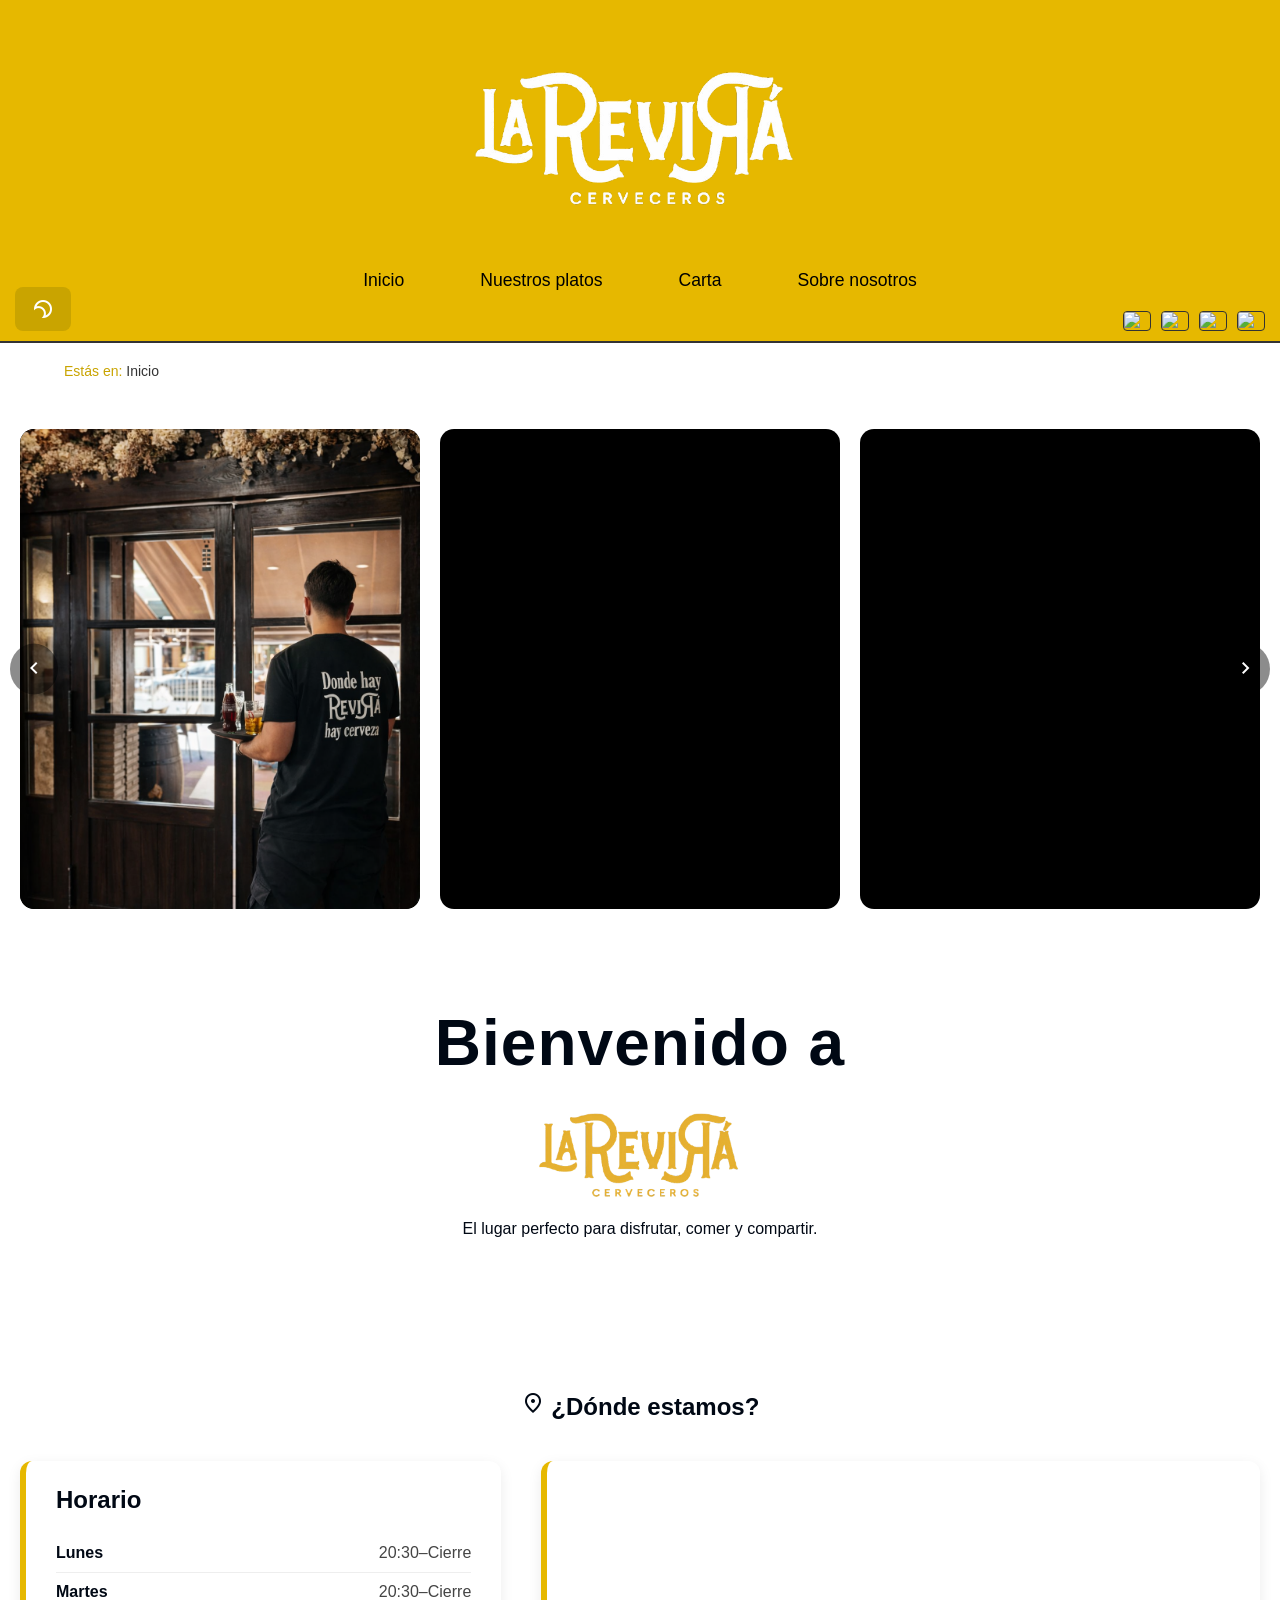
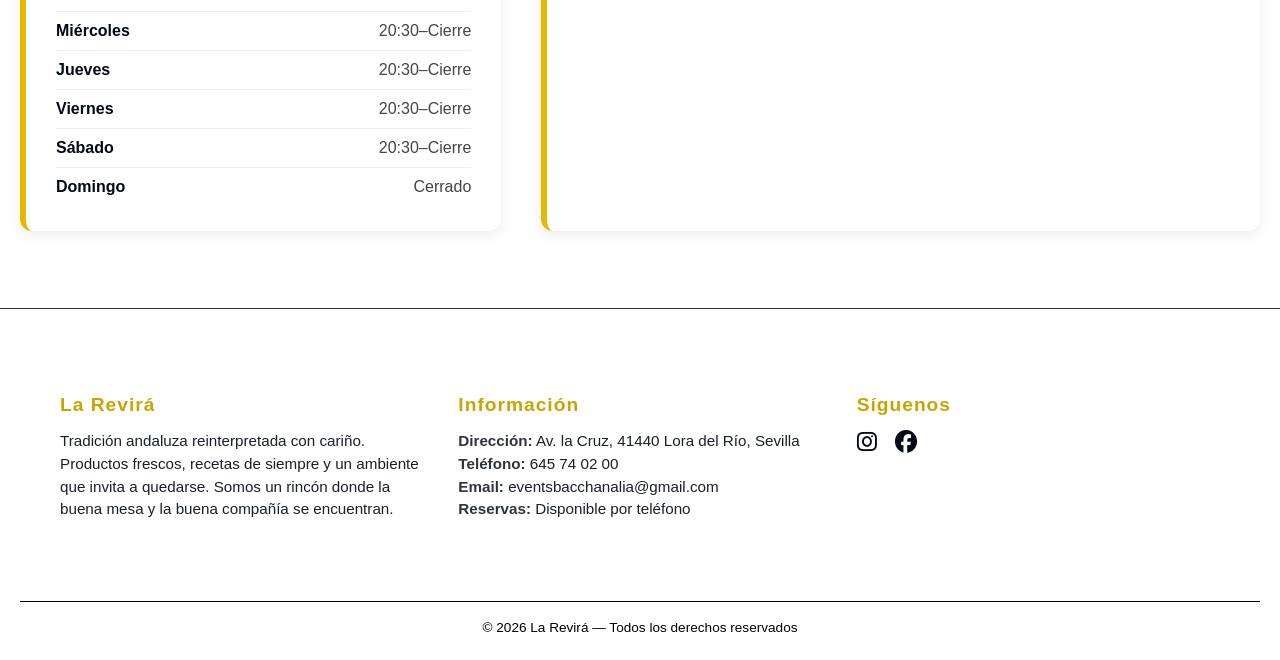
==== commit b176eec3: "terminando codigo" ====
--- a/index.html
+++ b/index.html
@@ -64,27 +64,27 @@
         </div>
     </header>
     <!-- NAV BOTTOM (solo móvil) -->
-<div class="bottom-nav" id="bottomNav">
-    <a href="index.html">
-        <span class="material-symbols-outlined">home</span>
-        <small data-i18n="menu_home">Inicio</small>
-    </a>
-
-    <a href="platos.html">
-        <span class="material-symbols-outlined">restaurant_menu</span>
-        <small data-i18n="menu_dishes">Platos</small>
-    </a>
-
-    <a href="carta.html">
-        <span class="material-symbols-outlined">menu_book</span>
-        <small data-i18n="menu_menu">Carta</small>
-    </a>
-
-    <a href="#info">
-        <span class="material-symbols-outlined">info</span>
-        <small data-i18n="menu_about">Nosotros</small>
-    </a>
-</div>
+    <div class="bottom-nav" id="bottomNav">
+        <a href="index.html">
+            <span class="material-symbols-outlined">home</span>
+            <small data-i18n="menu_home">Inicio</small>
+        </a>
+
+        <a href="platos.html">
+            <span class="material-symbols-outlined">restaurant_menu</span>
+            <small data-i18n="menu_dishes">Platos</small>
+        </a>
+
+        <a href="carta.html">
+            <span class="material-symbols-outlined">menu_book</span>
+            <small data-i18n="menu_menu">Carta</small>
+        </a>
+
+        <a href="#info">
+            <span class="material-symbols-outlined">info</span>
+            <small data-i18n="menu_about">Nosotros</small>
+        </a>
+    </div>
 
     <div class="breadcrumb">
         <span data-i18n="breadcrumb">Estás en:</span>
@@ -184,6 +184,7 @@
                     Somos un rincón donde la buena mesa y la buena compañía se encuentran.
                 </p>
             </div>
+            
 
             <!-- Columna 2: Información -->
             <div class="footer-col">
--- a/styles.css
+++ b/styles.css
@@ -83,11 +83,13 @@
   text-align: center;
   border-bottom: 2px solid var(--dim-grey);
 
-  position: sticky;   /* 🔥 SIEMPRE ARRIBA */
+  position: sticky;
+  /* 🔥 SIEMPRE ARRIBA */
   top: 0;
   z-index: 9999;
 
-  background-blend-mode: normal; /* 🔥 evita transparencia */
+  background-blend-mode: normal;
+  /* 🔥 evita transparencia */
   /* Logo centrado */
   background-image: url("img/logo.png");
   background-repeat: no-repeat;
@@ -155,13 +157,13 @@
 ============================================================ */
 /* Contenedor principal */
 .carousel {
-    width: 100%;
-    max-width: 1400px;
-    margin: 0 auto;
-    position: relative;
-    overflow: hidden;
-    margin-top: 30px;
-    border-radius: 14px;
+  width: 100%;
+  max-width: 1400px;
+  margin: 0 auto;
+  position: relative;
+  overflow: hidden;
+  margin-top: 30px;
+  border-radius: 14px;
 }
 
 /* Track */
@@ -183,14 +185,17 @@
 .slide-item {
   flex: 1;
   max-width: 33%;
-  height: clamp(260px, 38vw, 480px); /* 🔥 más alto y uniforme */
+  height: clamp(260px, 38vw, 480px);
+  /* 🔥 más alto y uniforme */
   border-radius: 14px;
   overflow: hidden;
 
-  display: flex;              /* 🔥 centra todo */
+  display: flex;
+  /* 🔥 centra todo */
   justify-content: center;
   align-items: center;
-  background: #000;           /* 🔥 relleno elegante */
+  background: #000;
+  /* 🔥 relleno elegante */
 }
 
 /* Imagen */
@@ -198,7 +203,8 @@
 .slide-item video {
   width: 100%;
   height: 100%;
-  object-fit: cover;          /* 🔥 CLAVE: uniformidad total */
+  object-fit: cover;
+  /* 🔥 CLAVE: uniformidad total */
   border-radius: 14px;
   transition: transform 0.4s ease;
 }
@@ -209,7 +215,8 @@
 }
 
 .slide-item video {
-  display: block; /* evita colapso */
+  display: block;
+  /* evita colapso */
 }
 
 
@@ -228,8 +235,13 @@
   z-index: 10;
 }
 
-.prev { left: 10px; }
-.next { right: 10px; }
+.prev {
+  left: 10px;
+}
+
+.next {
+  right: 10px;
+}
 
 /* ============================
    TABLET (≤ 1024px)
@@ -252,7 +264,8 @@
 
   .slide-item {
     max-width: 100%;
-    height: clamp(300px, 70vw, 520px); /* 🔥 carrusel grande en móvil */
+    height: clamp(300px, 70vw, 520px);
+    /* 🔥 carrusel grande en móvil */
   }
 
   .carousel {
@@ -281,7 +294,8 @@
 
   .slide-item {
     max-width: 100%;
-    height: clamp(300px, 80vw, 540px); /* 🔥 aún más grande en móviles pequeños */
+    height: clamp(300px, 80vw, 540px);
+    /* 🔥 aún más grande en móviles pequeños */
   }
 }
 
@@ -577,22 +591,22 @@
   padding-bottom: 18px;
 }
 
-.platos-section h2::after{
-  content:"";
-
-  position:absolute;
-
-  left:50%;
-  bottom:0;
-
-  transform:translateX(-50%);
-
-  width:80px;
-  height:3px;
-
-  border-radius:999px;
-
-  background:var(--gold);
+.platos-section h2::after {
+  content: "";
+
+  position: absolute;
+
+  left: 50%;
+  bottom: 0;
+
+  transform: translateX(-50%);
+
+  width: 80px;
+  height: 3px;
+
+  border-radius: 999px;
+
+  background: var(--gold);
 }
 
 /* ============================================================
@@ -645,18 +659,18 @@
   filter: brightness(1.08);
 
   box-shadow:
-  0 12px 25px rgba(0,0,0,.35);
+    0 12px 25px rgba(0, 0, 0, .35);
 }
 
 .plato-carousel .carousel-item img:hover,
 .plato-gallery .gallery-row img:hover {
 
-    transform: scale(1.05);
-
-    filter: brightness(1.08);
-
-    box-shadow:
-        0 12px 30px rgba(0,0,0,.35);
+  transform: scale(1.05);
+
+  filter: brightness(1.08);
+
+  box-shadow:
+    0 12px 30px rgba(0, 0, 0, .35);
 }
 
 /* ============================================================
@@ -826,27 +840,27 @@
   box-shadow: 0 8px 30px rgba(0, 0, 0, 0.45);
 }
 
-#lightboxCounter{
-
-    position:absolute;
-
-    bottom:25px;
-
-    left:50%;
-
-    transform:translateX(-50%);
-
-    color:white;
-
-    font-size:14px;
-
-    padding:8px 14px;
-
-    border-radius:999px;
-
-    background:rgba(255,255,255,.12);
-
-    backdrop-filter:blur(8px);
+#lightboxCounter {
+
+  position: absolute;
+
+  bottom: 25px;
+
+  left: 50%;
+
+  transform: translateX(-50%);
+
+  color: white;
+
+  font-size: 14px;
+
+  padding: 8px 14px;
+
+  border-radius: 999px;
+
+  background: rgba(255, 255, 255, .12);
+
+  backdrop-filter: blur(8px);
 }
 
 .lightbox-close {
@@ -891,8 +905,9 @@
 .lightbox-next {
   right: 25px;
 }
-#lightboxCounter{
-    transition: all 0.2s ease;
+
+#lightboxCounter {
+  transition: all 0.2s ease;
 }
 
 /* ============================================================
@@ -939,7 +954,8 @@
 
 @media (max-width: 768px) {
   .btn-top {
-    bottom: 90px; /* sube el botón por encima del menú inferior */
+    bottom: 90px;
+    /* sube el botón por encima del menú inferior */
   }
 }
 
@@ -1070,270 +1086,323 @@
   }
 }
 
-.menu-list{
-    display:flex;
-    flex-direction:column;
-    gap:14px;
-}
-
-.light-mode .menu-list{
- background: var(--ink-black);
-}
-
-.menu-type.unitario{
-   background:#a39c217b;
-    color: var(--jet-black);
-        border-radius:5px;
-
-}
-.menu-item-prices span{
-    display:flex;
-    align-items:baseline;
-    gap:6px;
-}
-
-.menu-item-prices small{
-    font-size:.75rem;
-    opacity:.6;
-}
-.menu-type.montadito{
-    background:#a39c217b;
-    color: var(--jet-black);
-    border-radius:5px;
-}
-
-.menu-item{
-    display:flex;
-    justify-content:space-between;
-    align-items:center;
-    gap:20px;
-
-    padding:20px;
-
-    background:#fff;
-    border-radius:14px;
-
-    box-shadow:0 4px 14px rgba(0,0,0,.08);
-
-    transition:.25s ease;
+.menu-list {
+  display: flex;
+  flex-direction: column;
+  gap: 14px;
+}
+
+.light-mode .menu-list {
+  background: var(--ink-black);
+}
+
+.menu-type.unitario {
+  background: #a39c217b;
+  color: var(--jet-black);
+  border-radius: 5px;
+
+}
+
+.menu-item-prices span {
+  display: flex;
+  align-items: baseline;
+  gap: 6px;
+}
+
+.menu-item-prices small {
+  font-size: .75rem;
+  opacity: .6;
+}
+
+.menu-type.montadito {
+  background: #a39c217b;
+  color: var(--jet-black);
+  border-radius: 5px;
+}
+
+.menu-item {
+  display: flex;
+  justify-content: space-between;
+  align-items: center;
+  gap: 20px;
+
+  padding: 20px;
+
+  background: #fff;
+  border-radius: 14px;
+
+  box-shadow: 0 4px 14px rgba(0, 0, 0, .08);
+
+  transition: .25s ease;
 }
 
 .light-mode .menu-item {
- background: var(--jet-black);
-}
-
-.menu-item:hover{
-    transform:translateY(-2px);
-    box-shadow:0 8px 22px rgba(0,0,0,.12);
-}
-
-.menu-item-content{
-    flex:1;
-}
-
-.menu-item-content h3{
-    margin:0;
-    font-size:1.05rem;
-    color:var(--jet-black);
+  background: var(--jet-black);
+}
+
+.menu-item:hover {
+  transform: translateY(-2px);
+  box-shadow: 0 8px 22px rgba(0, 0, 0, .12);
+}
+
+.menu-item-content {
+  flex: 1;
+}
+
+.menu-item-content h3 {
+  margin: 0;
+  font-size: 1.05rem;
+  color: var(--jet-black);
 }
 
 .light-mode .menu-item-content h3 {
- color: var(--white);
-}
-
-.menu-item-content p{
-    margin-top:6px;
-    color:#666;
-    font-size:.9rem;
-}
-
-.menu-item-prices{
-    display:flex;
-    gap:8px;
-    flex-wrap:wrap;
-}
-
-.menu-item-prices span{
-    background:var(--school-bus-yellow);
-    color:#000;
-
-    padding:8px 14px;
-
-    border-radius:999px;
-
-    font-weight:600;
-    white-space:nowrap;
-}
-
-.featured{
-    border-left:4px solid var(--school-bus-yellow);
+  color: var(--white);
+}
+
+.menu-item-content p {
+  margin-top: 6px;
+  color: #666;
+  font-size: .9rem;
+}
+
+.menu-item-prices {
+  display: flex;
+  gap: 8px;
+  flex-wrap: wrap;
+}
+
+.menu-item-prices span {
+  background: var(--school-bus-yellow);
+  color: #000;
+
+  padding: 8px 14px;
+
+  border-radius: 999px;
+
+  font-weight: 600;
+  white-space: nowrap;
+}
+
+.featured {
+  border-left: 4px solid var(--school-bus-yellow);
 }
 
 /* ITEM CON FOTO */
 .menu-item-foto {
-    display: grid;
-    grid-template-columns: 120px 1fr auto;
-    align-items: center;
-    gap: 20px;
+  display: grid;
+  grid-template-columns: 120px 1fr auto;
+  align-items: center;
+  gap: 20px;
 }
 
 /* Imagen */
 .menu-item-img {
-    width: 120px;
-    height: 120px;
-    object-fit: cover;
-    border-radius: 12px;
-    box-shadow: 0 4px 10px rgba(0,0,0,.15);
+  width: 120px;
+  height: 120px;
+  object-fit: contain;
+  background: #fff;
+  border-radius: 12px;
+  box-shadow: 0 4px 10px rgba(0, 0, 0, .15);
 }
 
 /* Ajustes de texto */
 .menu-item-foto h3 {
-    font-size: 1.1rem;
-    margin: 0;
+  font-size: 1.1rem;
+  margin: 0;
 }
 
 .menu-item-foto p {
-    margin: 6px 0 10px;
-    font-size: .9rem;
-    color: #555;
+  margin: 6px 0 10px;
+  font-size: .9rem;
+  color: #555;
+}
+
+@media (max-width: 768px) {
+
+  .menu-item-foto {
+    display: flex;
+    align-items: center;
+    gap: 14px;
+  }
+
+  .menu-item-img {
+    flex-shrink: 0;
+    width: 90px;
+    height: 90px;
+  }
+
+  .menu-item-content {
+    flex: 1;
+    min-width: 0;
+  }
+
+  .menu-item-prices {
+    margin-top: 10px;
+  }
+
 }
 
 /* ============================================
    FONDO OSCURO + BLUR
 ============================================ */
 .plato-modal {
-    position: fixed;
-    inset: 0;
-    background: rgba(0, 0, 0, .45);
-
-    backdrop-filter: blur(8px);
-    -webkit-backdrop-filter: blur(8px);
-
-    display: none;
-    z-index: 9999;
-
-    opacity: 0;
-    transition: opacity .35s ease;
+  position: fixed;
+  inset: 0;
+  background: rgba(0, 0, 0, .45);
+
+  backdrop-filter: blur(8px);
+  -webkit-backdrop-filter: blur(8px);
+
+  display: none;
+  z-index: 9999;
+
+  opacity: 0;
+  transition: opacity .35s ease;
 }
 
 .plato-modal.show {
-    display: block;
-    opacity: 1;
+  display: block;
+  opacity: 1;
 }
 
 /* ============================================
    PANEL LATERAL (PC/TABLET)
 ============================================ */
 .plato-modal-panel {
-    position: absolute;
-    left: 0;
-    top: 0;
-
-    width: 85%;
-    max-width: 420px;
-    height: 100%;
-
-    background: var(--jet-black);
-    color: var(--white);
-
-    padding: 20px;
-    overflow-y: auto;
-
-    border-radius: 0 20px 20px 0;
-
-    /* Estado inicial */
-    transform: translateX(-100%) scale(.98);
-    opacity: .85;
-
-    /* Rendimiento */
-    will-change: transform, opacity;
-    backface-visibility: hidden;
-
-    /* Animación premium */
-    transition:
-        transform .55s cubic-bezier(.22, 1, .36, 1),
-        opacity .35s ease;
-
-    /* Sombra premium */
-    box-shadow:
-        0 25px 50px rgba(0, 0, 0, .25),
-        0 10px 20px rgba(0, 0, 0, .15);
+  position: absolute;
+  left: 0;
+  top: 0;
+
+  width: 85%;
+  max-width: 420px;
+  height: 100%;
+
+  background: var(--jet-black);
+  color: var(--white);
+
+  padding: 20px;
+  overflow-y: auto;
+
+  border-radius: 0 20px 20px 0;
+
+  /* Estado inicial */
+  transform: translateX(-100%) scale(.98);
+  opacity: .85;
+
+  /* Rendimiento */
+  will-change: transform, opacity;
+  backface-visibility: hidden;
+
+  /* Animación premium */
+  transition:
+    transform .55s cubic-bezier(.22, 1, .36, 1),
+    opacity .35s ease;
+
+  /* Sombra premium */
+  box-shadow:
+    0 25px 50px rgba(0, 0, 0, .25),
+    0 10px 20px rgba(0, 0, 0, .15);
 }
 
 /* Modal abierto */
 .plato-modal.show .plato-modal-panel {
-    transform: translateX(0) scale(1);
-    opacity: 1;
+  transform: translateX(0) scale(1);
+  opacity: 1;
 }
 
 /* Modal cerrando */
 .plato-modal.closing .plato-modal-panel {
-    transform: translateX(-100%) scale(.98);
-    opacity: .85;
+  transform: translateX(-100%) scale(.98);
+  opacity: .85;
 }
 
 /* ============================================
    MODO OSCURO AUTOMÁTICO
 ============================================ */
 body.dark-mode .plato-modal-panel {
-    background: var(--white);
-    color: var(--jet-black);
+  background: var(--white);
+  color: var(--jet-black);
 }
 
 /* ============================================
    CONTENIDO
 ============================================ */
 .modal-img {
-    width: 100%;
-    border-radius: 14px;
-    margin-bottom: 16px;
+  width: 100%;
+  height: 280px;
+
+  object-fit: contain;
+
+  background: rgba(255, 255, 255, .04);
+
+  border-radius: 14px;
+  padding: 10px;
+}
+
+.modal-img.landscape {
+  height: 260px;
+  object-fit: cover;
+}
+
+.modal-img.portrait {
+  height: 380px;
+  object-fit: contain;
+}
+
+#bebida .menu-item-img {
+  object-fit: contain;
+  background: #fff;
+}
+#bodega .menu-item-img {
+  object-fit: contain;
+  background: #fff;
 }
 
 .plato-modal-back {
-    background: none;
-    border: none;
-    font-size: 1rem;
-    font-weight: 600;
-    margin-bottom: 18px;
-    cursor: pointer;
-    color: inherit;
-    transition: opacity .2s ease;
+  background: none;
+  border: none;
+  font-size: 1rem;
+  font-weight: 600;
+  margin-bottom: 18px;
+  cursor: pointer;
+  color: inherit;
+  transition: opacity .2s ease;
 }
 
 .plato-modal-back:hover {
-    opacity: .7;
+  opacity: .7;
 }
 
 #modal-title {
-    margin-bottom: 10px;
+  margin-bottom: 10px;
 }
 
 #modal-desc {
-    line-height: 1.6;
-    opacity: .9;
+  line-height: 1.6;
+  opacity: .9;
 }
 
 .modal-precios {
-    margin-top: 20px;
+  margin-top: 20px;
 }
 
 .modal-precios span {
-    display: inline-block;
-    background: var(--school-bus-yellow);
-    padding: 8px 14px;
-    border-radius: 999px;
-    margin: 5px;
-    font-weight: 600;
-    color: #000;
+  display: inline-block;
+  background: var(--school-bus-yellow);
+  padding: 8px 14px;
+  border-radius: 999px;
+  margin: 5px;
+  font-weight: 600;
+  color: #000;
 }
 
 .modal-alergenos {
-    margin-top: 15px;
+  margin-top: 15px;
 }
 
 .modal-alergenos span {
-    display: inline-block;
-    margin-right: 8px;
+  display: inline-block;
+  margin-right: 8px;
 }
 
 /* ============================================
@@ -1345,63 +1414,63 @@
 .modal-alergenos,
 .modal-precios,
 .plato-modal-back {
-    opacity: 0;
-    transform: translateY(12px);
-    transition:
-        opacity .45s ease,
-        transform .45s ease;
+  opacity: 0;
+  transform: translateY(12px);
+  transition:
+    opacity .45s ease,
+    transform .45s ease;
 }
 
 .plato-modal.show .plato-modal-back {
-    opacity: 1;
-    transform: translateY(0);
-    transition-delay: .08s;
+  opacity: 1;
+  transform: translateY(0);
+  transition-delay: .08s;
 }
 
 .plato-modal.show .modal-img {
-    opacity: 1;
-    transform: translateY(0);
-    transition-delay: .14s;
+  opacity: 1;
+  transform: translateY(0);
+  transition-delay: .14s;
 }
 
 .plato-modal.show #modal-title {
-    opacity: 1;
-    transform: translateY(0);
-    transition-delay: .20s;
+  opacity: 1;
+  transform: translateY(0);
+  transition-delay: .20s;
 }
 
 .plato-modal.show #modal-desc {
-    opacity: 1;
-    transform: translateY(0);
-    transition-delay: .26s;
+  opacity: 1;
+  transform: translateY(0);
+  transition-delay: .26s;
 }
 
 .plato-modal.show .modal-alergenos {
-    opacity: 1;
-    transform: translateY(0);
-    transition-delay: .32s;
+  opacity: 1;
+  transform: translateY(0);
+  transition-delay: .32s;
 }
 
 .plato-modal.show .modal-precios {
-    opacity: 1;
-    transform: translateY(0);
-    transition-delay: .38s;
+  opacity: 1;
+  transform: translateY(0);
+  transition-delay: .38s;
 }
 
 /* ============================================
    SCROLL MÁS LIMPIO
 ============================================ */
 .plato-modal-panel::-webkit-scrollbar {
-    width: 6px;
+  width: 6px;
 }
 
 .plato-modal-panel::-webkit-scrollbar-thumb {
-    background: rgba(255,255,255,.18);
-    border-radius: 999px;
+  background: rgba(255, 255, 255, .18);
+  border-radius: 999px;
 }
 
 body.dark-mode .plato-modal-panel::-webkit-scrollbar-thumb {
-    background: rgba(0,0,0,.18);
+  background: rgba(0, 0, 0, .18);
 }
 
 /* ============================================
@@ -1409,51 +1478,51 @@
 ============================================ */
 @media (max-width: 768px) {
 
-    .plato-modal-panel {
-        width: 100%;
-        max-width: none;
-
-        height: 92%;
-
-        left: 0;
-        right: 0;
-        bottom: 0;
-        top: auto;
-
-        border-radius: 24px 24px 0 0;
-
-        transform: translateY(100%) scale(.97);
-        opacity: .9;
-    }
-
-    .plato-modal.show .plato-modal-panel {
-        transform: translateY(0) scale(1);
-        opacity: 1;
-    }
-
-    .plato-modal.closing .plato-modal-panel {
-        transform: translateY(100%) scale(.97);
-        opacity: .9;
-    }
-
-    /* Barra superior estilo iOS */
-    .plato-modal-panel::before {
-        content: "";
-        display: block;
-
-        width: 48px;
-        height: 5px;
-
-        margin: 0 auto 18px;
-
-        border-radius: 999px;
-
-        background: rgba(255,255,255,.25);
-    }
-
-    body.dark-mode .plato-modal-panel::before {
-        background: rgba(0,0,0,.15);
-    }
+  .plato-modal-panel {
+    width: 100%;
+    max-width: none;
+
+    height: 92%;
+
+    left: 0;
+    right: 0;
+    bottom: 0;
+    top: auto;
+
+    border-radius: 24px 24px 0 0;
+
+    transform: translateY(100%) scale(.97);
+    opacity: .9;
+  }
+
+  .plato-modal.show .plato-modal-panel {
+    transform: translateY(0) scale(1);
+    opacity: 1;
+  }
+
+  .plato-modal.closing .plato-modal-panel {
+    transform: translateY(100%) scale(.97);
+    opacity: .9;
+  }
+
+  /* Barra superior estilo iOS */
+  .plato-modal-panel::before {
+    content: "";
+    display: block;
+
+    width: 48px;
+    height: 5px;
+
+    margin: 0 auto 18px;
+
+    border-radius: 999px;
+
+    background: rgba(255, 255, 255, .25);
+  }
+
+  body.dark-mode .plato-modal-panel::before {
+    background: rgba(0, 0, 0, .15);
+  }
 }
 
 /* ============================================
@@ -1461,17 +1530,18 @@
 ============================================ */
 @media (prefers-reduced-motion: reduce) {
 
-    .plato-modal,
-    .plato-modal-panel,
-    .modal-img,
-    #modal-title,
-    #modal-desc,
-    .modal-alergenos,
-    .modal-precios,
-    .plato-modal-back {
-        transition: none !important;
-    }
-}
+  .plato-modal,
+  .plato-modal-panel,
+  .modal-img,
+  #modal-title,
+  #modal-desc,
+  .modal-alergenos,
+  .modal-precios,
+  .plato-modal-back {
+    transition: none !important;
+  }
+}
+
 /* ============================================================
    TÍTULOS DE SECCIÓN
 ============================================================ */
@@ -1492,12 +1562,12 @@
 ============================================================ */
 
 .pdf-section {
-    display: flex;
-    flex-direction: column;
-    align-items: center;
-
-    margin: 40px 0 50px;
-    padding: 0 20px;
+  display: flex;
+  flex-direction: column;
+  align-items: center;
+
+  margin: 40px 0 50px;
+  padding: 0 20px;
 }
 
 /* ============================================================
@@ -1505,33 +1575,31 @@
 ============================================================ */
 
 .pdf-divider {
-    width: 100%;
-    max-width: 900px;
-
-    display: flex;
-    align-items: center;
-    gap: 20px;
-
-    margin-bottom: 30px;
+  width: 100%;
+  max-width: 900px;
+
+  display: flex;
+  align-items: center;
+  gap: 20px;
+
+  margin-bottom: 30px;
 }
 
 .pdf-divider::before,
 .pdf-divider::after {
-    content: "";
-    flex: 1;
-    height: 2px;
-
-    background: linear-gradient(
-        to right,
-        transparent,
-        var(--gold),
-        transparent
-    );
+  content: "";
+  flex: 1;
+  height: 2px;
+
+  background: linear-gradient(to right,
+      transparent,
+      var(--gold),
+      transparent);
 }
 
 .pdf-divider span {
-    font-size: 24px;
-    color: var(--gold);
+  font-size: 24px;
+  color: var(--gold);
 }
 
 /* ============================================================
@@ -1539,12 +1607,12 @@
 ============================================================ */
 
 .pdf-section {
-    display: flex;
-    flex-direction: column;
-    align-items: center;
-
-    margin: 45px 0 55px;
-    padding: 0 20px;
+  display: flex;
+  flex-direction: column;
+  align-items: center;
+
+  margin: 45px 0 55px;
+  padding: 0 20px;
 }
 
 /* ============================================================
@@ -1552,28 +1620,26 @@
 ============================================================ */
 
 .pdf-divider {
-    width: 100%;
-    max-width: 900px;
-
-    display: flex;
-    align-items: center;
-    gap: 20px;
-
-    margin-bottom: 30px;
+  width: 100%;
+  max-width: 900px;
+
+  display: flex;
+  align-items: center;
+  gap: 20px;
+
+  margin-bottom: 30px;
 }
 
 .pdf-divider::before,
 .pdf-divider::after {
-    content: "";
-    flex: 1;
-    height: 2px;
-
-    background: linear-gradient(
-        to right,
-        transparent,
-        var(--gold),
-        transparent
-    );
+  content: "";
+  flex: 1;
+  height: 2px;
+
+  background: linear-gradient(to right,
+      transparent,
+      var(--gold),
+      transparent);
 }
 
 /* ============================================================
@@ -1581,34 +1647,27 @@
 ============================================================ */
 
 .pdf-icon {
-    display: flex;
-    align-items: center;
-    justify-content: center;
-
-    width: 60px;
-    height: 60px;
+  display: flex;
+  align-items: center;
+  justify-content: center;
+
+  width: 60px;
+  height: 60px;
 }
 
 .pdf-icon img {
-    width: 42px;
-    height: 42px;
-    object-fit: contain;
-
-    filter:
-        brightness(0)
-        saturate(100%)
-        invert(77%)
-        sepia(93%)
-        saturate(933%)
-        hue-rotate(359deg)
-        brightness(103%)
-        contrast(104%);
+  width: 42px;
+  height: 42px;
+  object-fit: contain;
+
+  filter:
+    brightness(0) saturate(100%) invert(77%) sepia(93%) saturate(933%) hue-rotate(359deg) brightness(103%) contrast(104%);
 }
 
 .pdf-icon svg {
-    width: 42px;
-    height: 42px;
-    fill: var(--gold);
+  width: 42px;
+  height: 42px;
+  fill: var(--gold);
 }
 
 /* ============================================================
@@ -1616,47 +1675,45 @@
 ============================================================ */
 
 .btn-download {
-    display: inline-flex;
-    align-items: center;
-    justify-content: center;
-    gap: 10px;
-
-    padding: 14px 32px;
-
-    background: linear-gradient(
-        135deg,
-        var(--school-bus-yellow),
-        var(--gold)
-    );
-
-    color: var(--ink-black);
-    text-decoration: none;
-
-    border-radius: 999px;
-
-    font-size: 18px;
-    font-weight: 700;
-
-    box-shadow:
-        0 8px 20px rgba(0, 0, 0, 0.15);
-
-    transition:
-        transform 0.25s ease,
-        box-shadow 0.25s ease,
-        filter 0.25s ease;
+  display: inline-flex;
+  align-items: center;
+  justify-content: center;
+  gap: 10px;
+
+  padding: 14px 32px;
+
+  background: linear-gradient(135deg,
+      var(--school-bus-yellow),
+      var(--gold));
+
+  color: var(--ink-black);
+  text-decoration: none;
+
+  border-radius: 999px;
+
+  font-size: 18px;
+  font-weight: 700;
+
+  box-shadow:
+    0 8px 20px rgba(0, 0, 0, 0.15);
+
+  transition:
+    transform 0.25s ease,
+    box-shadow 0.25s ease,
+    filter 0.25s ease;
 }
 
 .btn-download:hover {
-    transform: translateY(-3px);
-
-    filter: brightness(1.05);
-
-    box-shadow:
-        0 12px 25px rgba(0, 0, 0, 0.2);
+  transform: translateY(-3px);
+
+  filter: brightness(1.05);
+
+  box-shadow:
+    0 12px 25px rgba(0, 0, 0, 0.2);
 }
 
 .btn-download:active {
-    transform: translateY(-1px);
+  transform: translateY(-1px);
 }
 
 /* ============================================================
@@ -1665,34 +1722,35 @@
 
 @media (max-width: 768px) {
 
-    .pdf-section {
-        margin: 35px 0 45px;
-    }
-
-    .pdf-divider {
-        margin-bottom: 25px;
-    }
-
-    .pdf-icon {
-        width: 50px;
-        height: 50px;
-    }
-
-    .pdf-icon img,
-    .pdf-icon svg {
-        width: 34px;
-        height: 34px;
-    }
-
-    .btn-download {
-        width: 100%;
-        max-width: 320px;
-
-        padding: 14px 20px;
-
-        font-size: 16px;
-    }
-}
+  .pdf-section {
+    margin: 35px 0 45px;
+  }
+
+  .pdf-divider {
+    margin-bottom: 25px;
+  }
+
+  .pdf-icon {
+    width: 50px;
+    height: 50px;
+  }
+
+  .pdf-icon img,
+  .pdf-icon svg {
+    width: 34px;
+    height: 34px;
+  }
+
+  .btn-download {
+    width: 100%;
+    max-width: 320px;
+
+    padding: 14px 20px;
+
+    font-size: 16px;
+  }
+}
+
 /* ============================================================
    NOTA DE ALÉRGENOS
 ============================================================ */
@@ -1738,65 +1796,61 @@
   border-radius: 18px;
 
   background:
-  linear-gradient(
-    180deg,
-    rgba(255,255,255,.02),
-    rgba(255,255,255,.01)
-  );
-
-  border:1px solid rgba(255,255,255,.05);
-}
-
-.platos-hero{
-
-    position:relative;
-
-    height:45vh;
-    min-height:320px;
-
-    display:flex;
-    align-items:center;
-    justify-content:center;
-
-    text-align:center;
-
-    background:
-    linear-gradient(
-      rgba(0,0,0,.55),
-      rgba(0,0,0,.65)
-    ),
+    linear-gradient(180deg,
+      rgba(255, 255, 255, .02),
+      rgba(255, 255, 255, .01));
+
+  border: 1px solid rgba(255, 255, 255, .05);
+}
+
+.platos-hero {
+
+  position: relative;
+
+  height: 45vh;
+  min-height: 320px;
+
+  display: flex;
+  align-items: center;
+  justify-content: center;
+
+  text-align: center;
+
+  background:
+    linear-gradient(rgba(0, 0, 0, .55),
+      rgba(0, 0, 0, .65)),
     url("img/platos/chacinas/1.png");
 
-    background-size:cover;
-    background-position:center;
-}
-
-.platos-hero-overlay{
-    padding:20px;
-}
-
-.platos-hero h1{
-
-    font-size:clamp(2.8rem,6vw,5rem);
-
-    color:white;
-
-    margin-bottom:15px;
-
-    font-family:"Playball", cursive;
-}
-
-.platos-hero p{
-
-    max-width:700px;
-
-    margin:auto;
-
-    color:#e5e5e5;
-
-    font-size:1.1rem;
-
-    line-height:1.8;
+  background-size: cover;
+  background-position: center;
+}
+
+.platos-hero-overlay {
+  padding: 20px;
+}
+
+.platos-hero h1 {
+
+  font-size: clamp(2.8rem, 6vw, 5rem);
+
+  color: white;
+
+  margin-bottom: 15px;
+
+  font-family: "Playball", cursive;
+}
+
+.platos-hero p {
+
+  max-width: 700px;
+
+  margin: auto;
+
+  color: #e5e5e5;
+
+  font-size: 1.1rem;
+
+  line-height: 1.8;
 }
 
 /* ============================================================
@@ -1804,30 +1858,30 @@
 ============================================================ */
 
 .platos-section {
-    opacity: 0;
-    transform: translateY(40px);
-
-    transition:
-        opacity .7s ease,
-        transform .7s ease;
+  opacity: 0;
+  transform: translateY(40px);
+
+  transition:
+    opacity .7s ease,
+    transform .7s ease;
 }
 
 .platos-section.visible {
-    opacity: 1;
-    transform: translateY(0);
-}
-
-.section-count{
-
-    font-size:.8rem;
-
-    color:#999;
-
-    margin-left:10px;
-
-    font-family:sans-serif;
-
-    vertical-align:middle;
+  opacity: 1;
+  transform: translateY(0);
+}
+
+.section-count {
+
+  font-size: .8rem;
+
+  color: #999;
+
+  margin-left: 10px;
+
+  font-family: sans-serif;
+
+  vertical-align: middle;
 }
 
 /* ============================================================
@@ -1835,12 +1889,6 @@
 ============================================================ */
 
 @media (max-width: 600px) {
-
-  .menu-table th,
-  .menu-table td {
-    font-size: 14px;
-    padding: 12px;
-  }
 
   .allergen-note {
     margin-left: 10px;
@@ -1856,8 +1904,8 @@
 ============================================================ */
 
 
-.platos-section{
-    scroll-margin-top: 320px;
+.platos-section {
+  scroll-margin-top: 320px;
 }
 
 /* ============================
@@ -1992,8 +2040,10 @@
 
   .anchors {
     display: flex;
-    flex-wrap: nowrap;          /* clave */
-    overflow-x: auto;           /* scroll horizontal */
+    flex-wrap: nowrap;
+    /* clave */
+    overflow-x: auto;
+    /* scroll horizontal */
     overflow-y: hidden;
     gap: 10px;
 
@@ -2002,16 +2052,20 @@
     scroll-snap-type: x mandatory;
     -webkit-overflow-scrolling: touch;
 
-    scrollbar-width: none; /* Firefox */
+    scrollbar-width: none;
+    /* Firefox */
   }
 
   .anchors::-webkit-scrollbar {
-    display: none; /* Chrome/Safari */
+    display: none;
+    /* Chrome/Safari */
   }
 
   .anchors a {
-    flex: 0 0 auto;        /* no se encogen */
-    white-space: nowrap;   /* evita salto de línea */
+    flex: 0 0 auto;
+    /* no se encogen */
+    white-space: nowrap;
+    /* evita salto de línea */
 
     scroll-snap-align: start;
 
@@ -2153,14 +2207,14 @@
 }
 
 
-.icon.consultar{
-    width:auto;
-    height:auto;
-    padding:4px 10px;
-    background:#eee;
-    border-radius:999px;
-    font-size:.75rem;
-    color:#555;
+.icon.consultar {
+  width: auto;
+  height: auto;
+  padding: 4px 10px;
+  background: #eee;
+  border-radius: 999px;
+  font-size: .75rem;
+  color: #555;
 }
 
 #theme-icon {
@@ -2172,61 +2226,61 @@
 }
 
 html {
-    scroll-behavior: smooth;
+  scroll-behavior: smooth;
 }
 
 /* ============================================
    BOTTOM NAV (solo móvil)
 ============================================ */
 .bottom-nav {
-    position: fixed;
-    bottom: 0;
-    left: 0;
-    width: 100%;
-    height: 65px;
-    background: var(--jet-black);
-    display: none;
-    justify-content: space-around;
-    align-items: center;
-    border-top: 2px solid var(--school-bus-yellow);
-    z-index: 99999;
+  position: fixed;
+  bottom: 0;
+  left: 0;
+  width: 100%;
+  height: 65px;
+  background: var(--jet-black);
+  display: none;
+  justify-content: space-around;
+  align-items: center;
+  border-top: 2px solid var(--school-bus-yellow);
+  z-index: 99999;
 }
 
 .bottom-nav a {
-    color: var(--white);
-    text-decoration: none;
-    font-size: 0.75rem;
-    display: flex;
-    flex-direction: column;
-    align-items: center;
-    gap: 3px;
+  color: var(--white);
+  text-decoration: none;
+  font-size: 0.75rem;
+  display: flex;
+  flex-direction: column;
+  align-items: center;
+  gap: 3px;
 }
 
 .bottom-nav a span {
-    font-size: 26px;
+  font-size: 26px;
 }
 
 /* Mostrar solo en móvil */
 @media (max-width: 768px) {
 
-    /* Ocultar menú superior */
-    nav {
-        display: none !important;
-    }
-
-    .menu-icon {
-        display: none !important;
-    }
-
-    /* Mostrar bottom nav */
-    .bottom-nav {
-        display: flex;
-    }
-
-    /* Ajustar header para no tapar contenido */
-    body {
-        padding-bottom: 70px;
-    }
+  /* Ocultar menú superior */
+  nav {
+    display: none !important;
+  }
+
+  .menu-icon {
+    display: none !important;
+  }
+
+  /* Mostrar bottom nav */
+  .bottom-nav {
+    display: flex;
+  }
+
+  /* Ajustar header para no tapar contenido */
+  body {
+    padding-bottom: 70px;
+  }
 }
 
 
@@ -2236,31 +2290,31 @@
 ============================================ */
 
 .modal {
-    position: fixed;
-    inset: 0;
-
-    display: flex;
-    align-items: center;
-    justify-content: center;
-
-    background: rgba(0,0,0,.45);
-
-    backdrop-filter: blur(8px);
-    -webkit-backdrop-filter: blur(8px);
-
-    z-index: 9999;
-
-    opacity: 0;
-    visibility: hidden;
-
-    transition:
-        opacity .35s ease,
-        visibility .35s ease;
+  position: fixed;
+  inset: 0;
+
+  display: flex;
+  align-items: center;
+  justify-content: center;
+
+  background: rgba(0, 0, 0, .45);
+
+  backdrop-filter: blur(8px);
+  -webkit-backdrop-filter: blur(8px);
+
+  z-index: 9999;
+
+  opacity: 0;
+  visibility: hidden;
+
+  transition:
+    opacity .35s ease,
+    visibility .35s ease;
 }
 
 .modal.show {
-    opacity: 1;
-    visibility: visible;
+  opacity: 1;
+  visibility: visible;
 }
 
 /* ============================================
@@ -2268,35 +2322,35 @@
 ============================================ */
 
 .modal-content {
-    position: relative;
-
-    width: 90%;
-    max-width: 460px;
-
-    padding: 30px;
-
-    background: var(--jet-black);
-    color: var(--white);
-
-    border-radius: 24px;
-
-    box-shadow:
-        0 30px 60px rgba(0,0,0,.25),
-        0 15px 25px rgba(0,0,0,.15);
-
-    transform: translateY(30px) scale(.96);
-    opacity: 0;
-
-    transition:
-        transform .55s cubic-bezier(.22,1,.36,1),
-        opacity .4s ease;
-
-    overflow: hidden;
+  position: relative;
+
+  width: 90%;
+  max-width: 460px;
+
+  padding: 30px;
+
+  background: var(--jet-black);
+  color: var(--white);
+
+  border-radius: 24px;
+
+  box-shadow:
+    0 30px 60px rgba(0, 0, 0, .25),
+    0 15px 25px rgba(0, 0, 0, .15);
+
+  transform: translateY(30px) scale(.96);
+  opacity: 0;
+
+  transition:
+    transform .55s cubic-bezier(.22, 1, .36, 1),
+    opacity .4s ease;
+
+  overflow: hidden;
 }
 
 .modal.show .modal-content {
-    transform: translateY(0) scale(1);
-    opacity: 1;
+  transform: translateY(0) scale(1);
+  opacity: 1;
 }
 
 /* ============================================
@@ -2304,20 +2358,18 @@
 ============================================ */
 
 .modal-content::before {
-    content: "";
-
-    position: absolute;
-    top: 0;
-    left: 0;
-    right: 0;
-
-    height: 4px;
-
-    background: linear-gradient(
-        90deg,
-        var(--school-bus-yellow),
-        var(--gold)
-    );
+  content: "";
+
+  position: absolute;
+  top: 0;
+  left: 0;
+  right: 0;
+
+  height: 4px;
+
+  background: linear-gradient(90deg,
+      var(--school-bus-yellow),
+      var(--gold));
 }
 
 /* ============================================
@@ -2325,31 +2377,31 @@
 ============================================ */
 
 .modal-close {
-    position: absolute;
-
-    top: 15px;
-    right: 15px;
-
-    width: 38px;
-    height: 38px;
-
-    border: none;
-    border-radius: 50%;
-
-    background: rgba(255,255,255,.08);
-
-    color: inherit;
-
-    cursor: pointer;
-
-    transition:
-        transform .2s ease,
-        background .2s ease;
+  position: absolute;
+
+  top: 15px;
+  right: 15px;
+
+  width: 38px;
+  height: 38px;
+
+  border: none;
+  border-radius: 50%;
+
+  background: rgba(255, 255, 255, .08);
+
+  color: inherit;
+
+  cursor: pointer;
+
+  transition:
+    transform .2s ease,
+    background .2s ease;
 }
 
 .modal-close:hover {
-    transform: rotate(90deg);
-    background: rgba(255,255,255,.15);
+  transform: rotate(90deg);
+  background: rgba(255, 255, 255, .15);
 }
 
 /* ============================================
@@ -2357,14 +2409,14 @@
 ============================================ */
 
 .modal-content h2 {
-    margin: 0 0 24px;
-
-    color: var(--gold);
-
-    font-size: 1.5rem;
-    font-weight: 700;
-
-    text-align: center;
+  margin: 0 0 24px;
+
+  color: var(--gold);
+
+  font-size: 1.5rem;
+  font-weight: 700;
+
+  text-align: center;
 }
 
 /* ============================================
@@ -2372,37 +2424,48 @@
 ============================================ */
 
 .modal-content ul {
-    list-style: none;
-    padding: 0;
-    margin: 0;
+  list-style: none;
+  padding: 0;
+  margin: 0;
 }
 
 .modal-content li {
 
-    padding: 14px 0;
-
-    border-bottom: 1px solid rgba(255,255,255,.08);
-
-    opacity: 0;
-    transform: translateY(10px);
-
-    transition:
-        opacity .45s ease,
-        transform .45s ease;
+  padding: 14px 0;
+
+  border-bottom: 1px solid rgba(255, 255, 255, .08);
+
+  opacity: 0;
+  transform: translateY(10px);
+
+  transition:
+    opacity .45s ease,
+    transform .45s ease;
 }
 
 .modal.show li {
-    opacity: 1;
-    transform: translateY(0);
-}
-
-.modal.show li:nth-child(1) { transition-delay: .12s; }
-.modal.show li:nth-child(2) { transition-delay: .18s; }
-.modal.show li:nth-child(3) { transition-delay: .24s; }
-.modal.show li:nth-child(4) { transition-delay: .30s; }
+  opacity: 1;
+  transform: translateY(0);
+}
+
+.modal.show li:nth-child(1) {
+  transition-delay: .12s;
+}
+
+.modal.show li:nth-child(2) {
+  transition-delay: .18s;
+}
+
+.modal.show li:nth-child(3) {
+  transition-delay: .24s;
+}
+
+.modal.show li:nth-child(4) {
+  transition-delay: .30s;
+}
 
 .modal-content li:last-child {
-    border-bottom: none;
+  border-bottom: none;
 }
 
 /* ============================================
@@ -2411,33 +2474,33 @@
 
 .modal-btn {
 
-    width: 100%;
-
-    margin-top: 24px;
-
-    border: none;
-    border-radius: 14px;
-
-    padding: 14px;
-
-    font-weight: 700;
-    font-size: .95rem;
-
-    background: var(--school-bus-yellow);
-    color: var(--ink-black);
-
-    cursor: pointer;
-
-    transition:
-        transform .2s ease,
-        box-shadow .2s ease;
+  width: 100%;
+
+  margin-top: 24px;
+
+  border: none;
+  border-radius: 14px;
+
+  padding: 14px;
+
+  font-weight: 700;
+  font-size: .95rem;
+
+  background: var(--school-bus-yellow);
+  color: var(--ink-black);
+
+  cursor: pointer;
+
+  transition:
+    transform .2s ease,
+    box-shadow .2s ease;
 }
 
 .modal-btn:hover {
-    transform: translateY(-2px);
-
-    box-shadow:
-        0 8px 20px rgba(255,196,0,.25);
+  transform: translateY(-2px);
+
+  box-shadow:
+    0 8px 20px rgba(255, 196, 0, .25);
 }
 
 /* ============================================
@@ -2445,27 +2508,27 @@
 ============================================ */
 
 body.dark-mode .modal-content {
-    background: var(--white);
-    color: var(--jet-black);
+  background: var(--white);
+  color: var(--jet-black);
 }
 
 body.dark-mode .modal-content li {
-    border-bottom: 1px solid rgba(0,0,0,.08);
+  border-bottom: 1px solid rgba(0, 0, 0, .08);
 }
 
 body.dark-mode .modal-close {
-    background: rgba(0,0,0,.06);
+  background: rgba(0, 0, 0, .06);
 }
 
 /* ============================================
    MOVIL
 ============================================ */
 
-@media (max-width:768px){
-
-    .modal-content{
-        width: calc(100% - 32px);
-        padding: 24px;
-    }
+@media (max-width:768px) {
+
+  .modal-content {
+    width: calc(100% - 32px);
+    padding: 24px;
+  }
 
 }
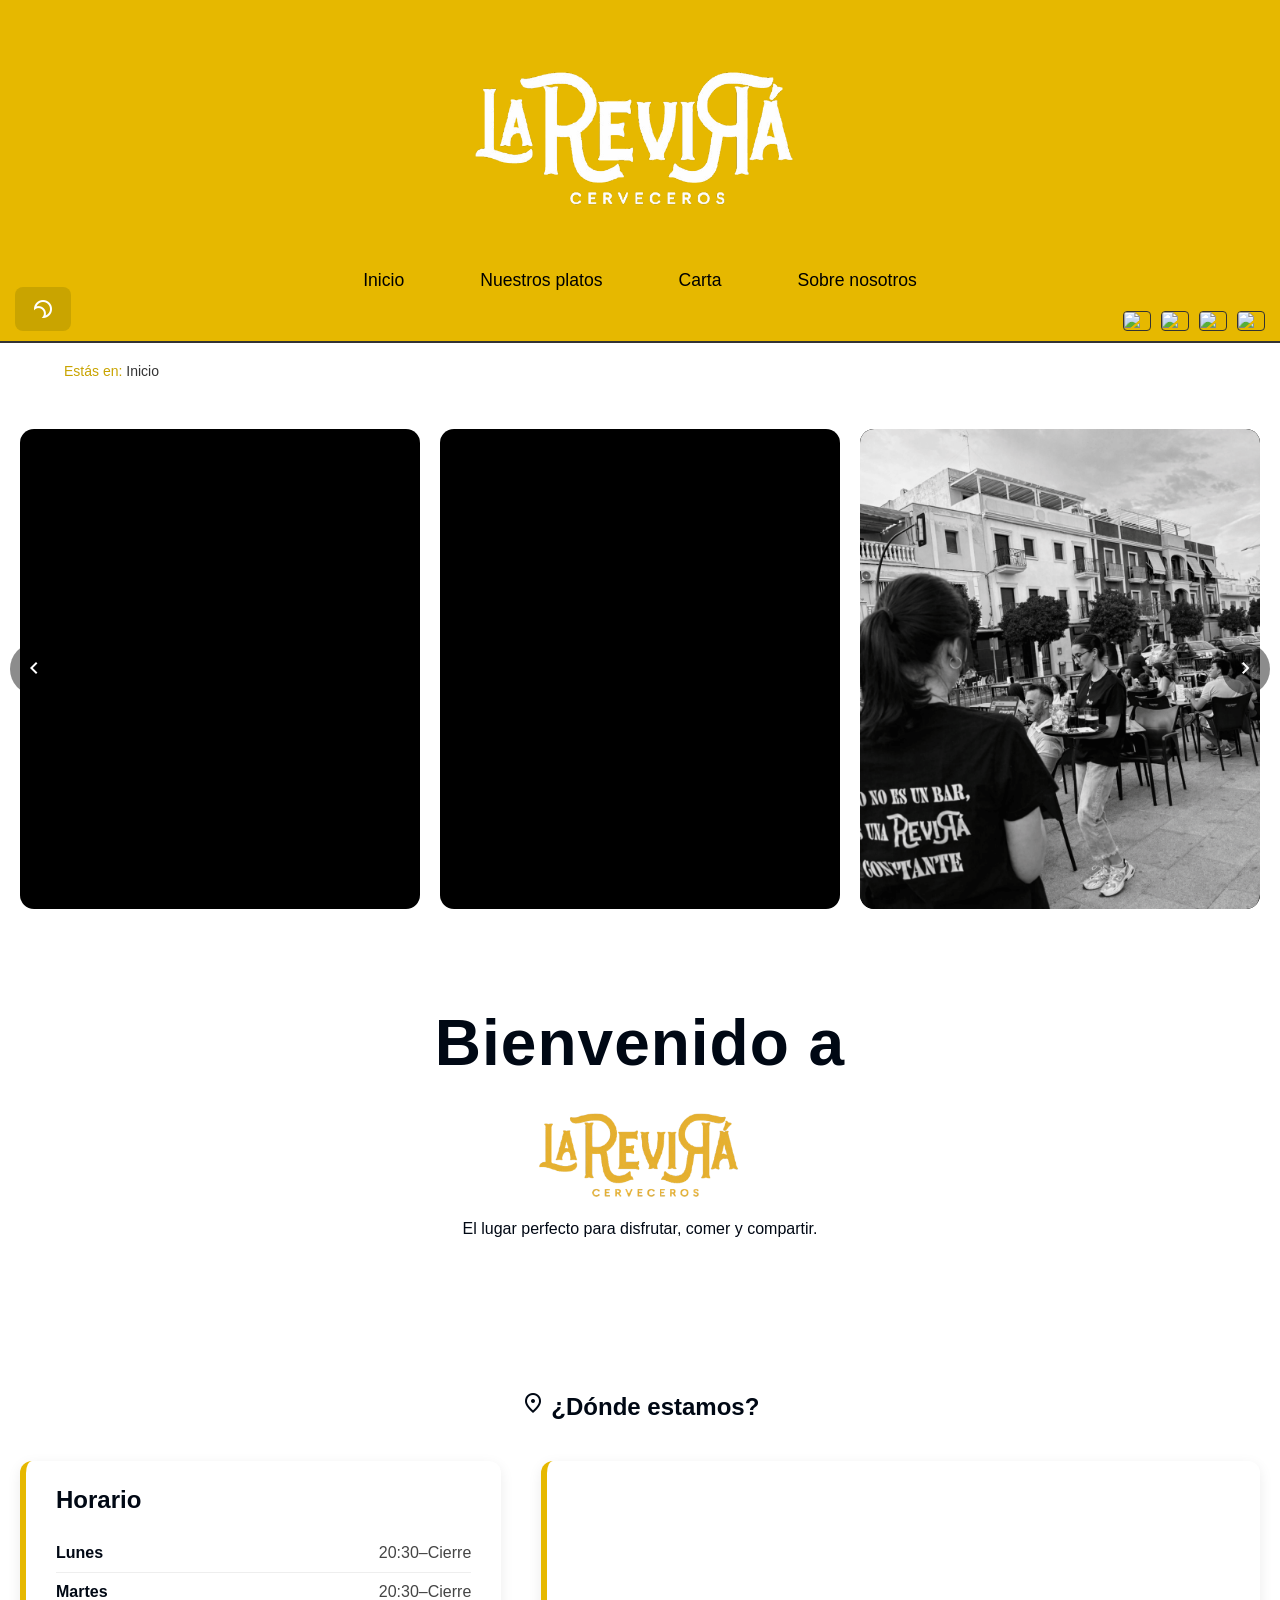
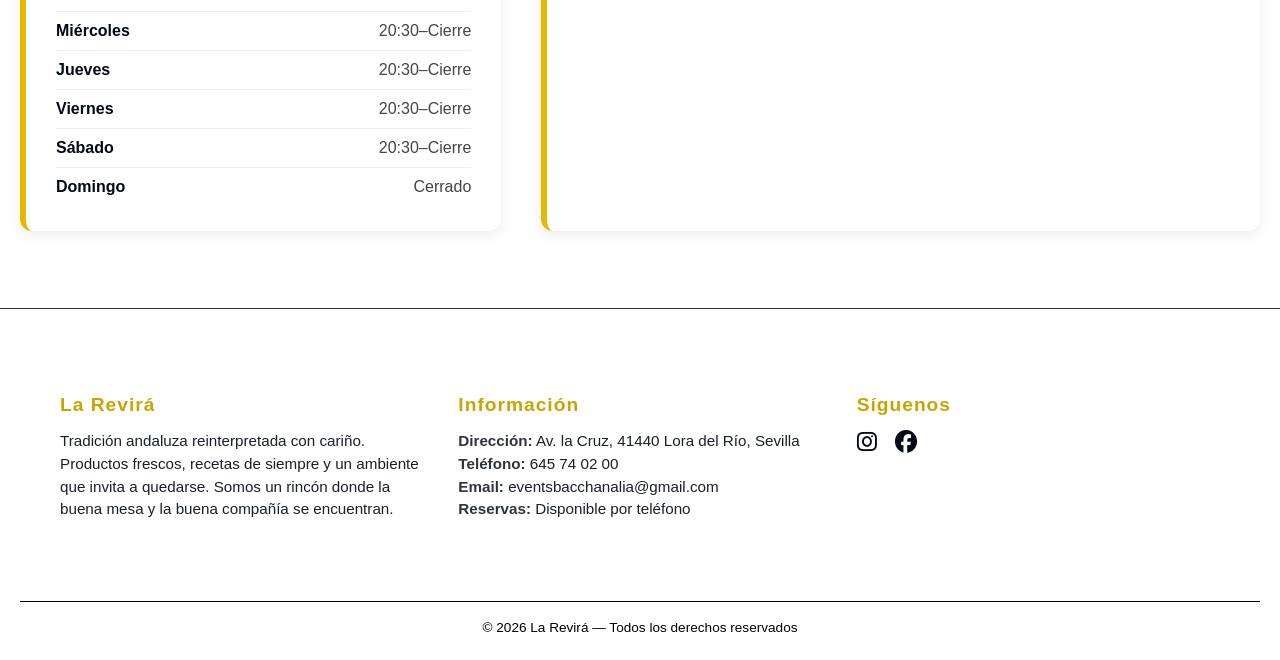
==== commit a8e20b69: "terminando codigo" ====
--- a/index.html
+++ b/index.html
@@ -184,7 +184,6 @@
                     Somos un rincón donde la buena mesa y la buena compañía se encuentran.
                 </p>
             </div>
-            
 
             <!-- Columna 2: Información -->
             <div class="footer-col">
--- a/styles.css
+++ b/styles.css
@@ -1199,8 +1199,7 @@
 .menu-item-img {
   width: 120px;
   height: 120px;
-  object-fit: contain;
-  background: #fff;
+  object-fit: cover;
   border-radius: 12px;
   box-shadow: 0 4px 10px rgba(0, 0, 0, .15);
 }
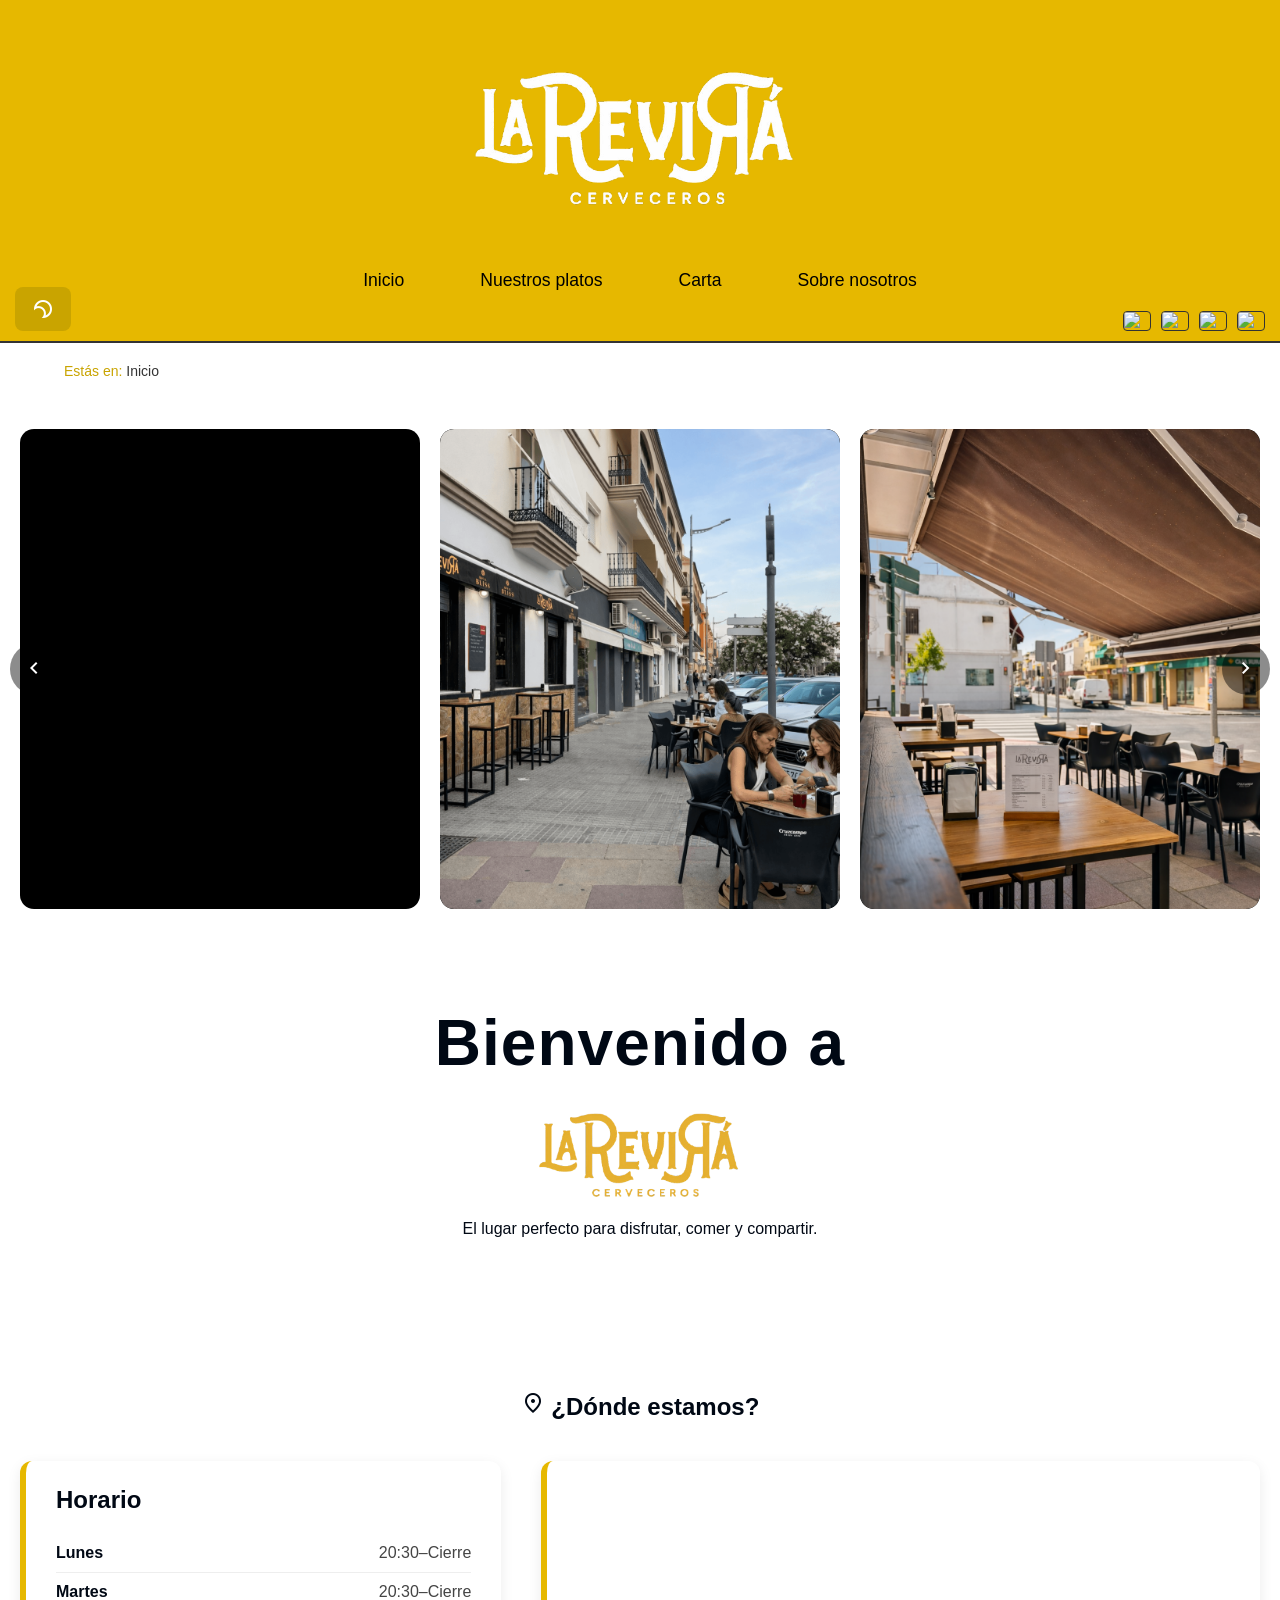
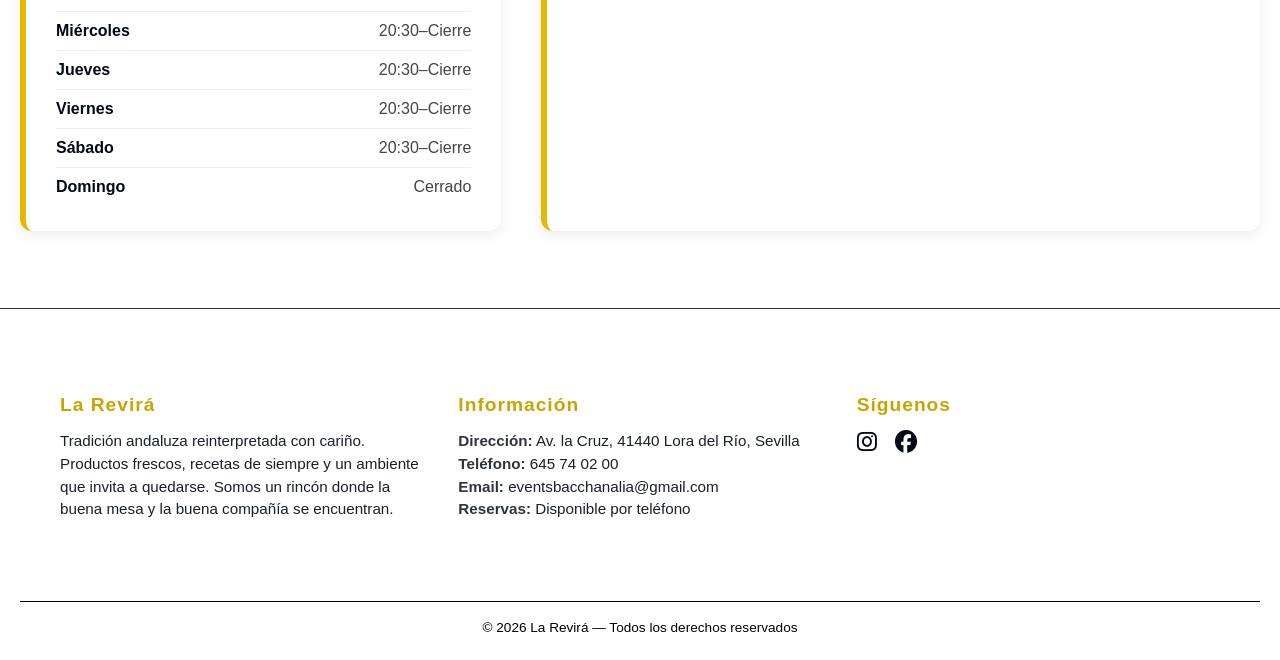
==== commit 7af9336b: "terminando codigo" ====
--- a/index.html
+++ b/index.html
@@ -185,6 +185,7 @@
                 </p>
             </div>
 
+            
             <!-- Columna 2: Información -->
             <div class="footer-col">
                 <h3 data-i18n="footer_info_title">Información</h3>
--- a/styles.css
+++ b/styles.css
@@ -1086,6 +1086,17 @@
   }
 }
 
+@media (max-width:768px) {
+
+  .carta-grid {
+
+    padding: 0 12px;
+
+    gap: 20px;
+  }
+
+}
+
 .menu-list {
   display: flex;
   flex-direction: column;
@@ -1216,29 +1227,87 @@
   color: #555;
 }
 
-@media (max-width: 768px) {
+@media (max-width:768px) {
+
+  .menu-item {
+    padding: 14px;
+  }
 
   .menu-item-foto {
-    display: flex;
-    align-items: center;
-    gap: 14px;
+
+    display: grid;
+
+    grid-template-columns: 90px 1fr;
+
+    grid-template-areas:
+      "img content"
+      "img price";
+
+    gap: 12px;
+
+    align-items: start;
+
   }
 
   .menu-item-img {
-    flex-shrink: 0;
+
+    grid-area: img;
+
     width: 90px;
     height: 90px;
+
+    object-fit: cover;
+
+    flex: none;
   }
 
   .menu-item-content {
-    flex: 1;
+
+    grid-area: content;
+
     min-width: 0;
   }
 
+  .menu-item-content h3 {
+
+    font-size: 1rem;
+    line-height: 1.25;
+
+    word-break: break-word;
+  }
+
+  .menu-item-content p {
+
+    font-size: .85rem;
+    line-height: 1.4;
+  }
+
   .menu-item-prices {
-    margin-top: 10px;
-  }
-
+
+    grid-area: price;
+
+    display: flex;
+    flex-wrap: wrap;
+
+    gap: 6px;
+
+    margin-top: 4px;
+  }
+
+  .menu-item-prices span {
+
+    padding: 6px 10px;
+
+    font-size: .9rem;
+  }
+
+}
+
+.menu-item,
+.menu-item-foto,
+.menu-item-content,
+.menu-item-prices {
+  box-sizing: border-box;
 }
 
 /* ============================================
@@ -1346,15 +1415,6 @@
 .modal-img.portrait {
   height: 380px;
   object-fit: contain;
-}
-
-#bebida .menu-item-img {
-  object-fit: contain;
-  background: #fff;
-}
-#bodega .menu-item-img {
-  object-fit: contain;
-  background: #fff;
 }
 
 .plato-modal-back {
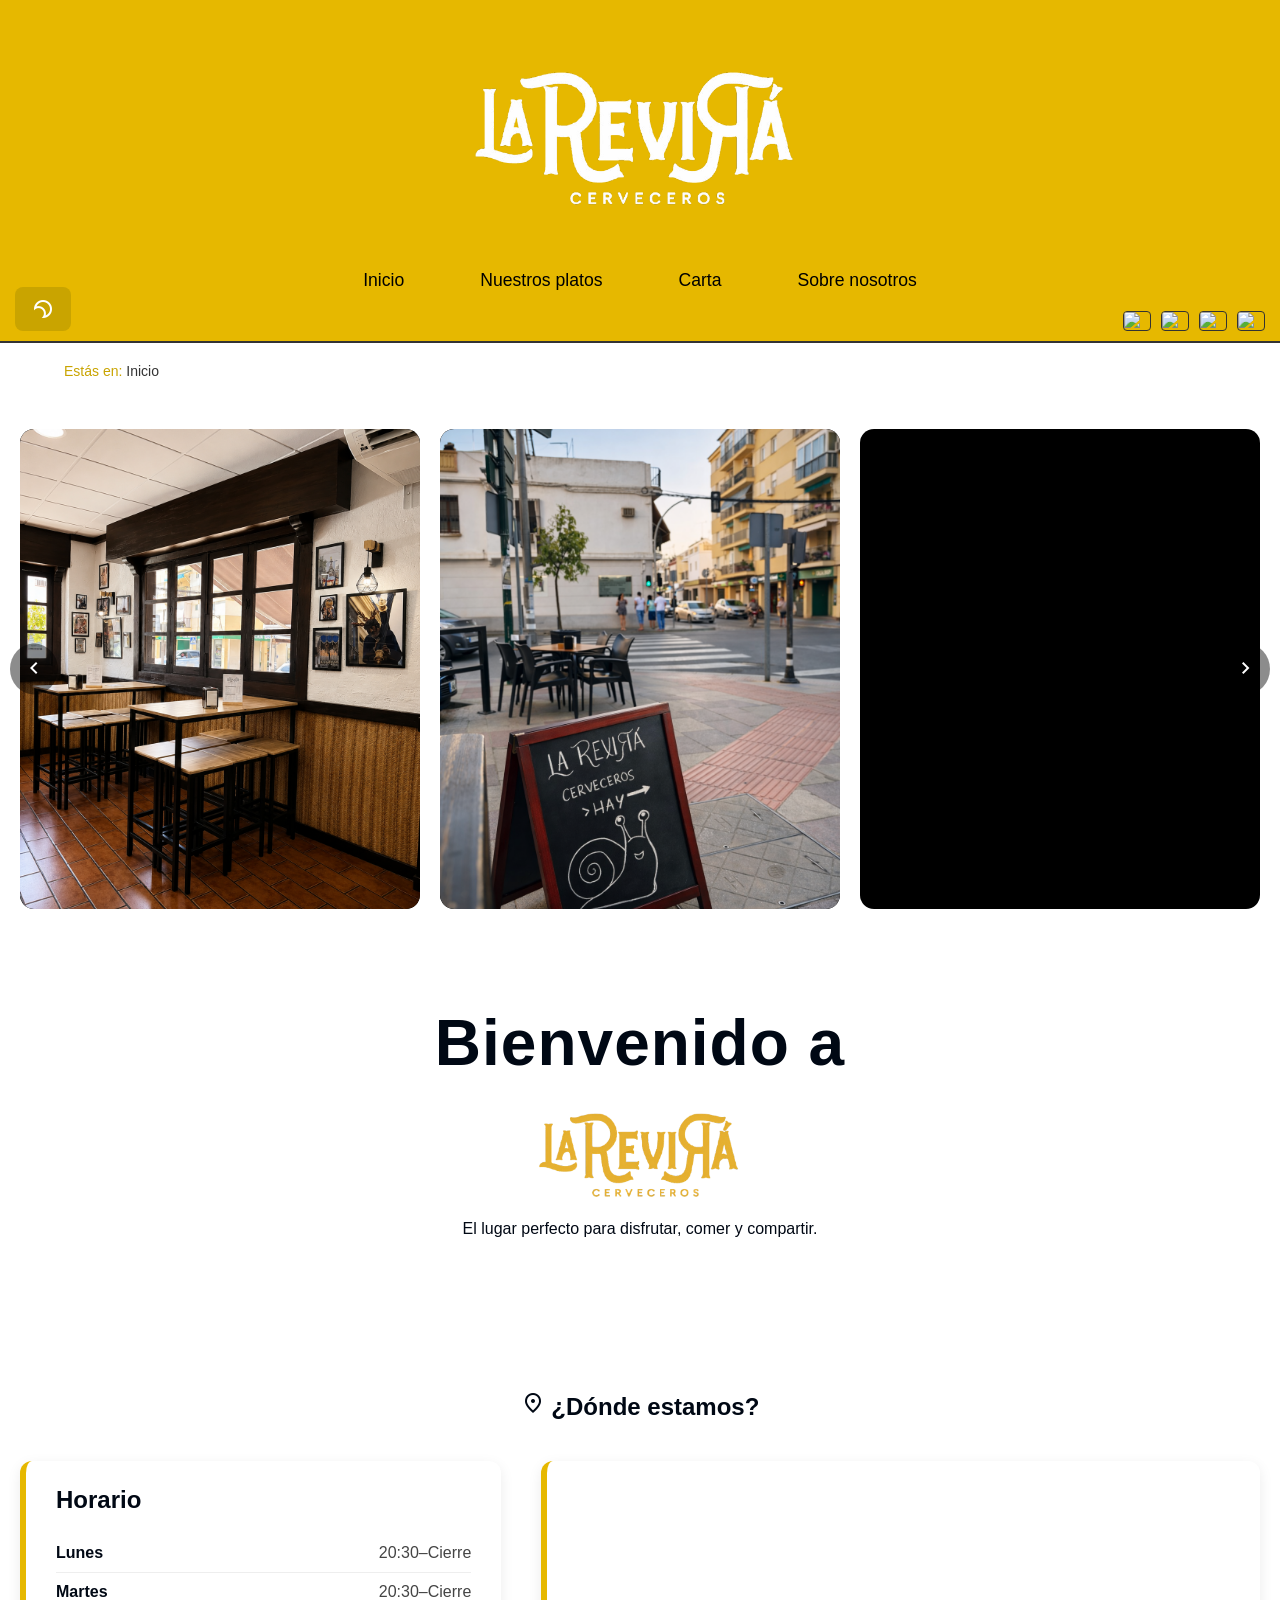
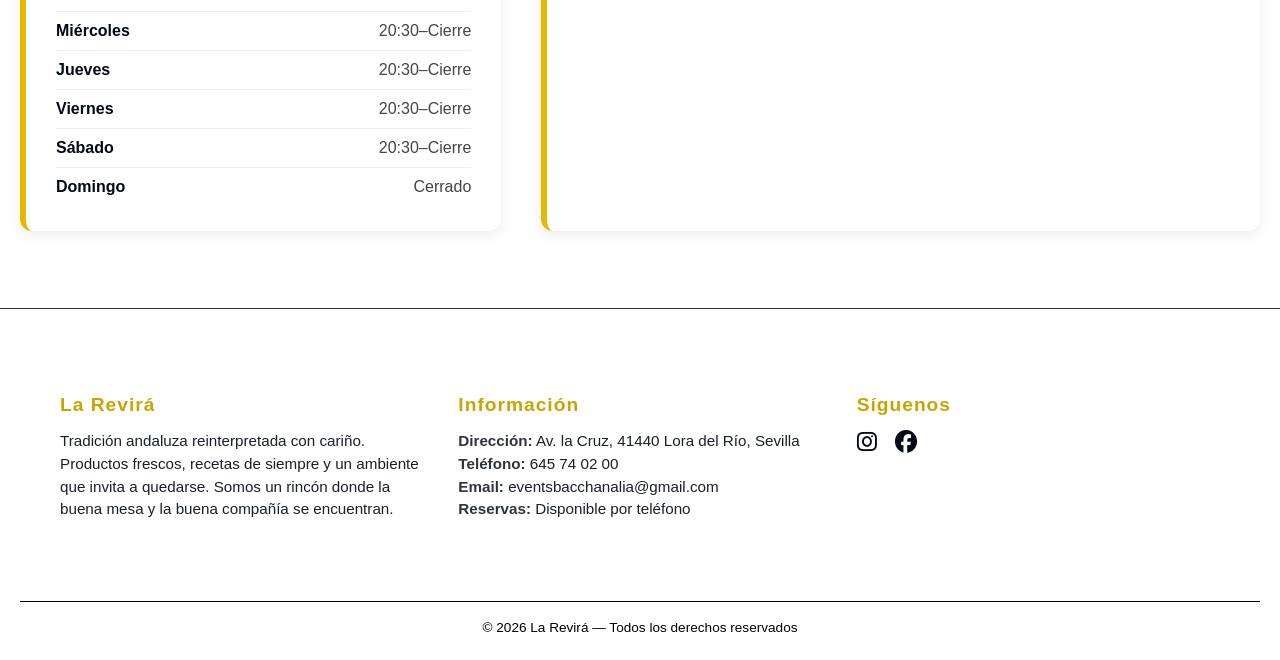
==== commit a63c36a1: "optimizando" ====
--- a/index.html
+++ b/index.html
@@ -185,7 +185,7 @@
                 </p>
             </div>
 
-            
+
             <!-- Columna 2: Información -->
             <div class="footer-col">
                 <h3 data-i18n="footer_info_title">Información</h3>
@@ -224,16 +224,37 @@
 
     </footer>
 
+    <!-- LIGHTBOX -->
     <div id="lightbox" class="lightbox">
-        <span class="lightbox-close" id="lightboxClose">&times;</span>
-
-        <span class="lightbox-prev" id="lightboxPrev">&#10094;</span>
-        <span class="lightbox-next" id="lightboxNext">&#10095;</span>
-
-        <img id="lightboxImg" style="display:none;">
-        <video id="lightboxVideo" style="display:none;" controls></video>
-
-        <div id="lightboxCounter"></div>
+
+        <div class="lightbox-content">
+
+            <!-- Header -->
+            <div class="lightbox-top">
+                <div id="lightboxTitle" class="lightbox-title"></div>
+
+                <button id="lightboxShare" class="lightbox-share">
+                    <span class="material-symbols-outlined">share</span>
+                </button>
+
+                <button class="lightbox-close" id="lightboxClose">&times;</button>
+            </div>
+
+            <!-- Media -->
+            <img id="lightboxImg" class="lightbox-media" style="display:none;">
+            <video id="lightboxVideo" class="lightbox-media" style="display:none;" controls></video>
+
+            <!-- Navigation -->
+            <span class="lightbox-prev" id="lightboxPrev">&#10094;</span>
+            <span class="lightbox-next" id="lightboxNext">&#10095;</span>
+
+            <!-- Thumbs -->
+            <div id="lightboxThumbs"></div>
+
+            <!-- Counter -->
+            <div id="lightboxCounter"></div>
+
+        </div>
     </div>
 
 
--- a/styles.css
+++ b/styles.css
@@ -822,92 +822,210 @@
 /* ============================================================
    LIGHTBOX PREMIUM
 ============================================================ */
+/* ============================================================
+   LIGHTBOX PREMIUM (CLEAN VERSION)
+============================================================ */
+
 .lightbox {
   position: fixed;
   inset: 0;
-  background: rgba(0, 0, 0, 0.85);
   display: none;
   justify-content: center;
   align-items: center;
+  background: rgba(0,0,0,0.88);
+  backdrop-filter: blur(6px);
   z-index: 9999;
-  backdrop-filter: blur(4px);
-}
-
-.lightbox img {
-  max-width: 92%;
-  max-height: 92%;
-  border-radius: 14px;
-  box-shadow: 0 8px 30px rgba(0, 0, 0, 0.45);
-}
-
-#lightboxCounter {
-
+}
+
+.lightbox-content {
+  position: relative;
+  width: 92%;
+  height: 92%;
+  display: flex;
+  align-items: center;
+  justify-content: center;
+  gap: 20px; /* espacio entre imagen y thumbs */
+}
+.lightbox-media-wrapper {
+  position: relative;
+  display: flex;
+  align-items: center;
+  justify-content: center;
+  max-width: 80%;
+  max-height: 100%;
+}
+/* MEDIA */
+.lightbox-media {
+  max-width: 100%;
+  max-height: 100%;
+  border-radius: 16px;
+  box-shadow: 0 15px 50px rgba(0,0,0,0.6);
+}
+
+/* TOP BAR */
+.lightbox-top {
   position: absolute;
-
-  bottom: 25px;
-
-  left: 50%;
-
-  transform: translateX(-50%);
-
+  top: 15px;
+  left: 15px;
+  right: 15px;
+  display: flex;
+  justify-content: space-between;
+  align-items: center;
+  z-index: 10000;
+}
+
+.lightbox-title {
   color: white;
-
-  font-size: 14px;
-
-  padding: 8px 14px;
-
-  border-radius: 999px;
-
-  background: rgba(255, 255, 255, .12);
-
-  backdrop-filter: blur(8px);
-}
-
+  font-size: 1.1rem;
+  font-weight: 700;
+  text-shadow: 0 2px 8px rgba(0,0,0,.5);
+}
+
+/* SHARE */
+#lightboxShare {
+  position: absolute;
+  bottom: 12px;
+  right: 12px;
+
+  width: 42px;
+  height: 42px;
+  border-radius: 50%;
+  border: none;
+
+  background: rgba(0,0,0,.45);
+  color: white;
+
+  display: flex;
+  align-items: center;
+  justify-content: center;
+
+  cursor: pointer;
+  backdrop-filter: blur(6px);
+  transition: .2s;
+
+  z-index: 5;
+}
+
+#lightboxShare:hover {
+  background: rgba(0,0,0,.7);
+}
+
+/* CLOSE */
 .lightbox-close {
-  position: absolute;
-  top: 25px;
-  right: 35px;
-  font-size: 42px;
-  color: var(--white);
+  margin-left: 10px;
+  width: 42px;
+  height: 42px;
+  border-radius: 50%;
+  border: none;
+  background: rgba(0,0,0,.45);
+  color: white;
+  font-size: 1.6rem;
   cursor: pointer;
-  font-weight: 300;
-  transition: opacity 0.2s ease;
+  display: flex;
+  align-items: center;
+  justify-content: center;
+  transition: .2s;
 }
 
 .lightbox-close:hover {
-  opacity: 0.7;
-}
-
-
-/* Botones navegación */
+  background: rgba(0,0,0,.7);
+}
+
+/* NAV */
 .lightbox-prev,
 .lightbox-next {
   position: absolute;
   top: 50%;
   transform: translateY(-50%);
-  font-size: 55px;
+  font-size: 48px;
   color: white;
   cursor: pointer;
   padding: 10px;
   user-select: none;
-  transition: opacity 0.2s ease;
+  opacity: 0.8;
+  transition: .2s;
 }
 
 .lightbox-prev:hover,
 .lightbox-next:hover {
-  opacity: 0.7;
-}
-
-.lightbox-prev {
-  left: 25px;
-}
-
-.lightbox-next {
-  right: 25px;
-}
-
+  opacity: 1;
+}
+
+.lightbox-prev { left: 20px; }
+.lightbox-next { right: 20px; }
+
+/* COUNTER */
 #lightboxCounter {
-  transition: all 0.2s ease;
+  position: absolute;
+  bottom: 12px;
+  left: 50%;
+  transform: translateX(-50%);
+
+  color: white;
+  font-size: 13px;
+
+  padding: 6px 12px;
+  border-radius: 999px;
+
+  background: rgba(0,0,0,.35);
+  backdrop-filter: blur(6px);
+
+  z-index: 5;
+}
+
+/* THUMBS */
+#lightboxThumbs {
+  position: relative;
+  right: auto;
+  top: auto;
+  transform: none;
+
+  display: flex;
+  flex-direction: column;
+  gap: 10px;
+
+  max-height: 100%;
+  overflow-y: auto;
+  padding-right: 5px;
+}
+.lightbox-thumb {
+  width: 70px;
+  height: 70px;
+  object-fit: cover;
+  border-radius: 10px;
+  cursor: pointer;
+  opacity: 0.6;
+  transition: .2s;
+}
+
+.lightbox-thumb:hover {
+  opacity: 1;
+  transform: scale(1.05);
+}
+
+.lightbox-thumb.active {
+  opacity: 1;
+  outline: 2px solid white;
+  transform: scale(1.08);
+}
+
+/* MOBILE */
+@media (max-width: 768px) {
+  .lightbox-content {
+    flex-direction: column;
+  }
+
+  #lightboxThumbs {
+    flex-direction: row;
+    max-width: 100%;
+    overflow-x: auto;
+    overflow-y: hidden;
+    padding-top: 10px;
+  }
+
+  .lightbox-media-wrapper {
+    max-width: 100%;
+  }
 }
 
 /* ============================================================
@@ -1316,8 +1434,12 @@
 .plato-modal {
   position: fixed;
   inset: 0;
-  background: rgba(0, 0, 0, .45);
-
+background:
+radial-gradient(
+    circle at center,
+    rgba(0, 0, 0, 0.2),
+    rgba(0,0,0,.82)
+);
   backdrop-filter: blur(8px);
   -webkit-backdrop-filter: blur(8px);
 
@@ -1345,14 +1467,17 @@
   max-width: 420px;
   height: 100%;
 
-  background: var(--jet-black);
-  color: var(--white);
-
+background:
+linear-gradient(
+    180deg,
+    #c4b77a,
+    #c4bebe
+);  color: var(--white);
+border-right:1px solid rgba(255,255,255,.08);
   padding: 20px;
   overflow-y: auto;
 
-  border-radius: 0 20px 20px 0;
-
+border-radius: 0 28px 28px 0;
   /* Estado inicial */
   transform: translateX(-100%) scale(.98);
   opacity: .85;
@@ -1362,25 +1487,25 @@
   backface-visibility: hidden;
 
   /* Animación premium */
-  transition:
-    transform .55s cubic-bezier(.22, 1, .36, 1),
-    opacity .35s ease;
+transition:
+  transform .65s cubic-bezier(.16,1,.3,1),
+  opacity .45s ease;
 
   /* Sombra premium */
-  box-shadow:
-    0 25px 50px rgba(0, 0, 0, .25),
-    0 10px 20px rgba(0, 0, 0, .15);
+box-shadow:
+    0 40px 80px rgba(0,0,0,.45),
+    0 15px 40px rgba(0,0,0,.25);
 }
 
 /* Modal abierto */
 .plato-modal.show .plato-modal-panel {
-  transform: translateX(0) scale(1);
+transform: translateX(0);
   opacity: 1;
 }
 
 /* Modal cerrando */
 .plato-modal.closing .plato-modal-panel {
-  transform: translateX(-100%) scale(.98);
+transform: translateX(-100%);
   opacity: .85;
 }
 
@@ -1388,71 +1513,229 @@
    MODO OSCURO AUTOMÁTICO
 ============================================ */
 body.dark-mode .plato-modal-panel {
-  background: var(--white);
-  color: var(--jet-black);
+  background: var(--jet-black);
+  color: var(--white);
 }
 
 /* ============================================
    CONTENIDO
 ============================================ */
-.modal-img {
-  width: 100%;
-  height: 280px;
-
+/* ==========================================
+   IMAGEN PREMIUM
+========================================== */
+
+.modal-image-container{
+    position:relative;
+    margin-bottom:22px;
+}
+.modal-image-container::after{
+    content:"";
+    position:absolute;
+    inset:0;
+
+    border-radius:22px;
+
+    background:
+    linear-gradient(
+        to top,
+        rgba(0,0,0,.18),
+        transparent 45%
+    );
+
+    pointer-events:none;
+}
+.modal-img{
+    width:100%;
+    height:340px;
+
+    display:block;
+
+    object-fit:cover;
+
+    border-radius:22px;
+
+    background:#111;
+
+    box-shadow:
+        0 25px 60px rgba(0,0,0,.35),
+        0 10px 25px rgba(0,0,0,.15);
+
+    transition:
+        transform .45s ease,
+        opacity .35s ease;
+}
+
+.modal-img.landscape{
+    object-fit:cover;
+}
+
+.modal-img.portrait{
+    object-fit:contain;
+    background:white;
+    padding:12px;
+    height:420px;
+}
+
+.modal-img:hover{
+    transform:scale(1.015);
+}
+
+.modal-img.landscape,
+.modal-img.portrait{
+    animation:modalFade .35s ease;
+}
+
+@keyframes modalFade{
+    from{
+        opacity:0;
+        transform:scale(.97);
+    }
+    to{
+        opacity:1;
+        transform:scale(1);
+    }
+}
+
+#bebida .menu-item-img {
   object-fit: contain;
-
-  background: rgba(255, 255, 255, .04);
-
-  border-radius: 14px;
-  padding: 10px;
-}
-
-.modal-img.landscape {
-  height: 260px;
-  object-fit: cover;
-}
-
-.modal-img.portrait {
-  height: 380px;
+  background: #fff;
+}
+
+#bodega .menu-item-img {
   object-fit: contain;
+  background: #fff;
 }
 
 .plato-modal-back {
-  background: none;
+  display: flex;
+  align-items: center;
+  gap: 8px;
+
+  background: transparent;
   border: none;
+
+  font-weight: 600;
   font-size: 1rem;
-  font-weight: 600;
+
   margin-bottom: 18px;
   cursor: pointer;
-  color: inherit;
-  transition: opacity .2s ease;
-}
-
-.plato-modal-back:hover {
-  opacity: .7;
-}
-
-#modal-title {
-  margin-bottom: 10px;
-}
-
-#modal-desc {
-  line-height: 1.6;
-  opacity: .9;
-}
-
-.modal-precios {
-  margin-top: 20px;
-}
-
-.modal-precios span {
-  display: inline-block;
-  background: var(--school-bus-yellow);
-  padding: 8px 14px;
-  border-radius: 999px;
-  margin: 5px;
-  font-weight: 600;
-  color: #000;
+
+  transition: .2s;
+}
+
+.plato-modal-back .material-symbols-outlined {
+  font-size: 20px;
+  line-height: 1;
+  display: flex;
+  align-items: center;
+}
+
+.plato-modal-back:hover{
+    transform:translateX(-2px);
+}
+
+.suggestions-title {
+    display: flex;
+    align-items: center;
+    gap: 8px;
+}
+
+
+#modal-title{
+    font-size:1.95rem;
+    font-weight:700;
+    line-height:1.1;
+    letter-spacing:-0.04em;
+        font-family:"Playfair Display",serif;
+
+}
+
+#modal-title::after{
+    content:"";
+
+    display:block;
+
+    width:180px;
+    height:3px;
+
+    margin-top:14px;
+
+    border-radius:999px;
+
+    background:
+    linear-gradient(
+        90deg,
+        #ca9608,
+        transparent
+    );
+}
+
+#modal-desc{
+    font-size:1rem;
+    line-height:1.8;
+    opacity:.75;
+}
+
+.modal-precios{
+    display:flex;
+    flex-wrap:wrap;
+    gap:12px;
+
+    margin-top:28px;
+}
+
+.modal-precios span{
+
+    display:flex;
+    align-items:center;
+    gap:6px;
+
+    padding:12px 18px;
+
+    border-radius:14px;
+
+    font-size:.95rem;
+    font-weight:700;
+
+    color:#f8f8f8;
+
+    background:
+        rgba(210, 161, 13, 0.6);
+
+    border:
+        1px solid rgba(255,255,255,.08);
+
+    backdrop-filter:blur(12px);
+
+    box-shadow:
+        0 8px 20px rgba(0,0,0,.18);
+
+    transition:
+        transform .25s ease,
+        background .25s ease,
+        border-color .25s ease;
+}
+
+.modal-precios span:hover{
+
+    transform:translateY(-3px);
+
+    background:
+        rgba(207, 175, 16, 0.411);
+
+    border-color:
+        rgba(216,184,93,.45);
+}
+
+.modal-precios small{
+
+    opacity:.7;
+
+    font-size:.75rem;
+
+    text-transform:uppercase;
+
+    letter-spacing:.06em;
 }
 
 .modal-alergenos {
@@ -1588,7 +1871,6 @@
    REDUCIR ANIMACIONES SI EL USUARIO LO PREFIERE
 ============================================ */
 @media (prefers-reduced-motion: reduce) {
-
   .plato-modal,
   .plato-modal-panel,
   .modal-img,
@@ -1601,6 +1883,137 @@
   }
 }
 
+@media (max-width: 768px) {
+
+  /* Imagen más pequeña en móvil */
+  .modal-img {
+    height: 260px !important;
+  }
+
+  .modal-img.portrait {
+    height: 300px !important;
+    padding: 8px;
+  }
+
+  /* Contenido más compacto */
+  #modal-title {
+    font-size: 1.6rem;
+  }
+
+  #modal-desc {
+    font-size: .9rem;
+    line-height: 1.5;
+  }
+
+  .modal-precios {
+    margin-top: 18px;
+  }
+}
+
+
+/* ==========================================
+   GALERÍA
+========================================== */
+/* ==========================================
+   FLECHAS PREMIUM
+========================================== */
+
+.nav-btn{
+    position:absolute;
+width:52px;
+height:52px;
+    top:50%;
+    transform:translateY(-50%);
+
+    width:48px;
+    height:48px;
+
+    border-radius:50%;
+border:1px solid rgba(255,255,255,.10);
+    display:flex;
+    align-items:center;
+    justify-content:center;
+
+    cursor:pointer;
+
+    color:white;
+
+background:rgba(20,20,20,.55);
+    backdrop-filter:blur(12px);
+    -webkit-backdrop-filter:blur(12px);
+
+    box-shadow:
+        0 8px 24px rgba(0,0,0,.25);
+
+    transition:
+        transform .25s ease,
+        background .25s ease,
+        box-shadow .25s ease;
+
+    z-index:5;
+}
+
+.nav-left{
+    left:12px;
+}
+
+.nav-right{
+    right:12px;
+}
+
+.nav-btn:hover{
+    background:rgba(0,0,0,.55);
+
+    transform:
+        translateY(-50%)
+        scale(1.08);
+}
+
+.nav-btn:active{
+    transform:
+        translateY(-50%)
+        scale(.92);
+}
+
+.nav-btn .material-symbols-outlined{
+    font-size:30px;
+    font-weight:300;
+}
+
+body.dark-mode .nav-btn{
+    background:rgba(255,255,255,.12);
+    color:white;
+}
+
+body.dark-mode .nav-btn:hover{
+    background:rgba(255,255,255,.2);
+}
+
+@keyframes contentReveal{
+
+    from{
+        opacity:0;
+        transform:translateY(18px);
+    }
+
+    to{
+        opacity:1;
+        transform:translateY(0);
+    }
+
+}
+
+.plato-modal.show .modal-img,
+.plato-modal.show #modal-title,
+.plato-modal.show #modal-desc,
+.plato-modal.show .modal-alergenos,
+.plato-modal.show .modal-precios{
+
+    animation:
+        contentReveal .55s cubic-bezier(.16,1,.3,1);
+
+}
+
 /* ============================================================
    TÍTULOS DE SECCIÓN
 ============================================================ */
@@ -1613,9 +2026,7 @@
   margin-bottom: 25px;
 }
 
-/* ============================================================
-   BOTÓN DESCARGA PDF
-============================================================ */
+
 /* ============================================================
    SECCIÓN PDF
 ============================================================ */
@@ -1625,7 +2036,7 @@
   flex-direction: column;
   align-items: center;
 
-  margin: 40px 0 50px;
+  margin: 50px 0 70px;
   padding: 0 20px;
 }
 
@@ -1639,9 +2050,9 @@
 
   display: flex;
   align-items: center;
-  gap: 20px;
-
-  margin-bottom: 30px;
+  gap: 18px;
+
+  margin-bottom: 28px;
 }
 
 .pdf-divider::before,
@@ -1650,55 +2061,12 @@
   flex: 1;
   height: 2px;
 
-  background: linear-gradient(to right,
-      transparent,
-      var(--gold),
-      transparent);
-}
-
-.pdf-divider span {
-  font-size: 24px;
-  color: var(--gold);
-}
-
-/* ============================================================
-   SECCIÓN PDF
-============================================================ */
-
-.pdf-section {
-  display: flex;
-  flex-direction: column;
-  align-items: center;
-
-  margin: 45px 0 55px;
-  padding: 0 20px;
-}
-
-/* ============================================================
-   SEPARADOR
-============================================================ */
-
-.pdf-divider {
-  width: 100%;
-  max-width: 900px;
-
-  display: flex;
-  align-items: center;
-  gap: 20px;
-
-  margin-bottom: 30px;
-}
-
-.pdf-divider::before,
-.pdf-divider::after {
-  content: "";
-  flex: 1;
-  height: 2px;
-
-  background: linear-gradient(to right,
-      transparent,
-      var(--gold),
-      transparent);
+  background: linear-gradient(
+    to right,
+    transparent,
+    rgba(255, 215, 0, .65),
+    transparent
+  );
 }
 
 /* ============================================================
@@ -1710,23 +2078,24 @@
   align-items: center;
   justify-content: center;
 
-  width: 60px;
-  height: 60px;
-}
-
-.pdf-icon img {
-  width: 42px;
-  height: 42px;
+  width: 56px;
+  height: 56px;
+
+  border-radius: 50%;
+
+  background: rgba(255, 215, 0, .08);
+  backdrop-filter: blur(10px);
+
+  box-shadow: 0 6px 18px rgba(0,0,0,.12);
+}
+
+.pdf-icon img,
+.pdf-icon svg {
+  width: 34px;
+  height: 34px;
   object-fit: contain;
 
-  filter:
-    brightness(0) saturate(100%) invert(77%) sepia(93%) saturate(933%) hue-rotate(359deg) brightness(103%) contrast(104%);
-}
-
-.pdf-icon svg {
-  width: 42px;
-  height: 42px;
-  fill: var(--gold);
+  filter: drop-shadow(0 4px 10px rgba(0,0,0,.15));
 }
 
 /* ============================================================
@@ -1737,42 +2106,81 @@
   display: inline-flex;
   align-items: center;
   justify-content: center;
-  gap: 10px;
-
-  padding: 14px 32px;
-
-  background: linear-gradient(135deg,
-      var(--school-bus-yellow),
-      var(--gold));
+  gap: 12px;
+
+  padding: 14px 34px;
+
+  border-radius: 999px;
+
+  background: linear-gradient(
+    135deg,
+    var(--school-bus-yellow),
+    var(--gold)
+  );
 
   color: var(--ink-black);
   text-decoration: none;
 
-  border-radius: 999px;
-
-  font-size: 18px;
-  font-weight: 700;
+  font-size: 16px;
+  font-weight: 800;
+  letter-spacing: .2px;
 
   box-shadow:
-    0 8px 20px rgba(0, 0, 0, 0.15);
+    0 10px 25px rgba(0, 0, 0, 0.18);
+
+  position: relative;
+  overflow: hidden;
 
   transition:
-    transform 0.25s ease,
-    box-shadow 0.25s ease,
-    filter 0.25s ease;
+    transform .25s ease,
+    box-shadow .25s ease,
+    filter .25s ease;
+}
+
+/* Shine hover effect */
+.btn-download::after {
+  content: "";
+  position: absolute;
+  inset: 0;
+
+  background: linear-gradient(
+    120deg,
+    transparent 0%,
+    rgba(255,255,255,.35) 50%,
+    transparent 100%
+  );
+
+  transform: translateX(-120%);
 }
 
 .btn-download:hover {
-  transform: translateY(-3px);
-
-  filter: brightness(1.05);
+  transform: translateY(-3px) scale(1.02);
 
   box-shadow:
-    0 12px 25px rgba(0, 0, 0, 0.2);
+    0 14px 30px rgba(0, 0, 0, 0.25);
+
+  filter: brightness(1.08);
+}
+
+.btn-download:hover::after {
+  animation: shine 1s ease;
 }
 
 .btn-download:active {
-  transform: translateY(-1px);
+  transform: translateY(-1px) scale(1);
+}
+
+/* ============================================================
+   ANIMACIÓN SHINE
+============================================================ */
+
+@keyframes shine {
+  from {
+    transform: translateX(-120%);
+  }
+  to {
+    transform: translateX(120%);
+  }
 }
 
 /* ============================================================
@@ -1782,11 +2190,11 @@
 @media (max-width: 768px) {
 
   .pdf-section {
-    margin: 35px 0 45px;
+    margin: 35px 0 60px;
   }
 
   .pdf-divider {
-    margin-bottom: 25px;
+    margin-bottom: 22px;
   }
 
   .pdf-icon {
@@ -1796,20 +2204,19 @@
 
   .pdf-icon img,
   .pdf-icon svg {
-    width: 34px;
-    height: 34px;
+    width: 30px;
+    height: 30px;
   }
 
   .btn-download {
     width: 100%;
-    max-width: 320px;
+    max-width: 340px;
 
     padding: 14px 20px;
 
-    font-size: 16px;
-  }
-}
-
+    font-size: 15px;
+  }
+}
 /* ============================================================
    NOTA DE ALÉRGENOS
 ============================================================ */
@@ -2077,13 +2484,90 @@
   box-shadow: 0 3px 8px rgba(0, 0, 0, 0.15);
 }
 
-/* ================================
+/* ============================================================
+   ANCLAS — SIEMPRE UNA SOLA LÍNEA
+============================================================ */
+
+.anchors-row {
+  position: sticky;
+  top: 0;
+  z-index: 9998;
+  background: var(--jet-black);
+  padding: 8px 0;
+  backdrop-filter: blur(10px);
+}
+
+/* CONTENEDOR */
+.anchors {
+  display: flex;
+  flex-wrap: nowrap;        /* 🔥 nunca saltan de línea */
+  overflow-x: auto;         /* 🔥 scroll horizontal */
+  overflow-y: hidden;
+  gap: 14px;
+  width: 100%;
+  padding: 14px 20px;
+  background-color: var(--jet-black);
+  border-bottom: 1px solid var(--dim-grey);
+
+  scroll-snap-type: x mandatory;
+  -webkit-overflow-scrolling: touch;
+
+  scrollbar-width: none;    /* Firefox */
+}
+
+.anchors::-webkit-scrollbar {
+  display: none;            /* Chrome/Safari */
+}
+
+/* BOTONES */
+.anchors a {
+  flex: 0 0 auto;           /* 🔥 nunca se encogen */
+  white-space: nowrap;      /* 🔥 nunca saltan de línea */
+  scroll-snap-align: start;
+
+  padding: 8px 16px;
+  background: var(--white);
+  color: var(--jet-black);
+  text-decoration: none;
+  border-radius: 8px;
+  font-size: clamp(0.75rem, 2vw, 0.95rem);
+  font-weight: 500;
+  letter-spacing: 0.4px;
+  border: 1px solid var(--dim-grey);
+  transition:
+    background var(--transition),
+    color var(--transition),
+    transform var(--transition),
+    box-shadow var(--transition),
+    border-color var(--transition);
+}
+
+/* Hover */
+.anchors a:hover {
+  background: var(--jet-black);
+  color: var(--school-bus-yellow);
+  border-color: var(--ink-black);
+  transform: translateY(-2px);
+  box-shadow: 0 4px 10px rgba(0, 0, 0, 0.15);
+}
+
+/* Activo */
+.anchors a.active-anchor {
+  background: var(--school-bus-yellow);
+  color: var(--ink-black);
+  border-color: var(--school-bus-yellow);
+  font-weight: 600;
+  transform: translateY(-1px);
+  box-shadow: 0 3px 8px rgba(0, 0, 0, 0.15);
+}
+
+/* ============================================================
    TABLETS (≤ 900px)
-================================ */
+============================================================ */
 @media (max-width: 900px) {
   .anchors {
-    padding: 16px 20px;
     gap: 12px;
+    padding: 12px 16px;
   }
 
   .anchors a {
@@ -2092,64 +2576,36 @@
   }
 }
 
-/* ================================
+/* ============================================================
    MÓVILES (≤ 600px)
-   ================================ */
+============================================================ */
 @media (max-width: 600px) {
-
   .anchors {
-    display: flex;
-    flex-wrap: nowrap;
-    /* clave */
-    overflow-x: auto;
-    /* scroll horizontal */
-    overflow-y: hidden;
     gap: 10px;
-
-    padding: 12px 14px;
-
-    scroll-snap-type: x mandatory;
-    -webkit-overflow-scrolling: touch;
-
-    scrollbar-width: none;
-    /* Firefox */
-  }
-
-  .anchors::-webkit-scrollbar {
-    display: none;
-    /* Chrome/Safari */
+    padding: 10px 14px;
   }
 
   .anchors a {
-    flex: 0 0 auto;
-    /* no se encogen */
-    white-space: nowrap;
-    /* evita salto de línea */
-
-    scroll-snap-align: start;
-
     padding: 10px 14px;
     font-size: 0.85rem;
   }
 }
 
-/* ================================
+/* ============================================================
    MÓVILES PEQUEÑOS (≤ 420px)
-   SIGUE SIENDO 2 COLUMNAS
-================================ */
+============================================================ */
 @media (max-width: 420px) {
   .anchors {
-    grid-template-columns: repeat(2, 1fr);
-    /* 🔥 2 columnas también aquí */
-    gap: 10px 12px;
-    padding: 12px 12px;
+    gap: 10px;
+    padding: 10px 12px;
   }
 
   .anchors a {
-    padding: 10px 10px;
+    padding: 9px 12px;
     font-size: 0.82rem;
   }
 }
+
 
 /* ============================================================
    ALÉRGENOS
@@ -2405,6 +2861,9 @@
     opacity .4s ease;
 
   overflow: hidden;
+     max-height: 90vh;
+    overflow-y: auto;
+    overflow-x: hidden;
 }
 
 .modal.show .modal-content {
@@ -2489,10 +2948,12 @@
 }
 
 .modal-content li {
+  display: flex;
+  align-items: center;
+  gap: 14px;
 
   padding: 14px 0;
-
-  border-bottom: 1px solid rgba(255, 255, 255, .08);
+  border-bottom: 1px solid rgb(242, 208, 38);
 
   opacity: 0;
   transform: translateY(10px);
@@ -2502,6 +2963,21 @@
     transform .45s ease;
 }
 
+.modal-content li img {
+  width: 52px;
+  height: 52px;
+  object-fit: cover;
+  border-radius: 10px;
+
+  flex-shrink: 0;
+}
+
+.modal-content li span {
+  display: block;
+  font-size: .95rem;
+  font-weight: 500;
+}
+
 .modal.show li {
   opacity: 1;
   transform: translateY(0);
@@ -2590,4 +3066,24 @@
     padding: 24px;
   }
 
-}+}
+
+.modal-pagination {
+    display: flex;
+    justify-content: center;
+    gap: 10px;
+    margin-top: 18px;
+}
+
+.modal-dot {
+    width: 10px;
+    height: 10px;
+    border-radius: 50%;
+    background: rgba(67, 65, 65, 0.54);
+    cursor: pointer;
+    transition: background .25s ease;
+}
+
+.modal-dot.active {
+    background: var(--gold);
+}
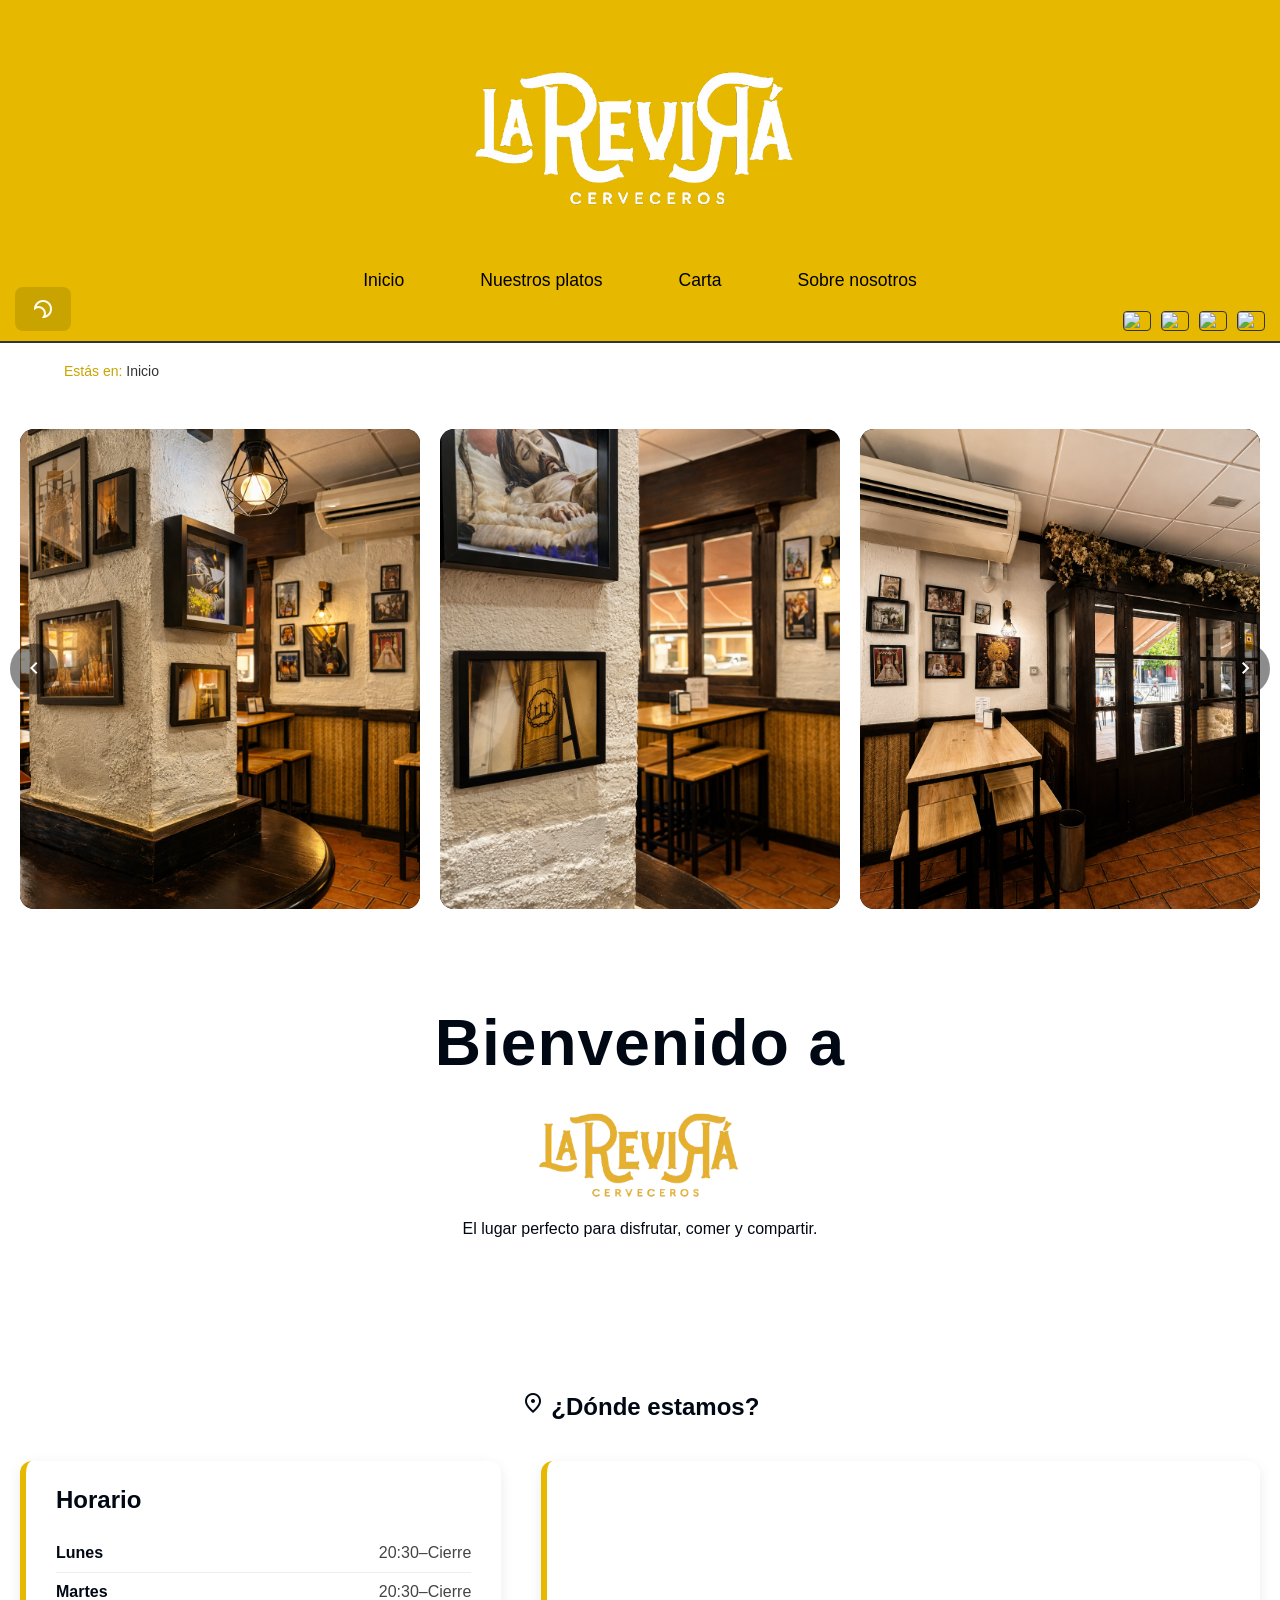
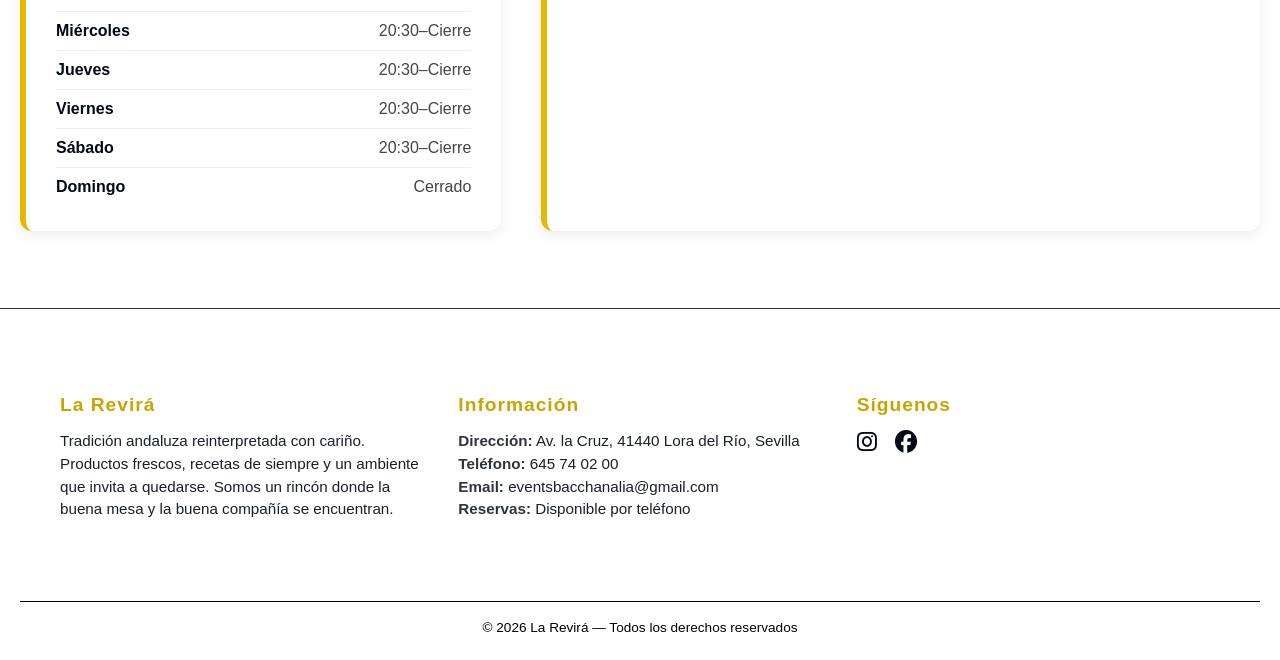
==== commit 1cd67327: "optimizando" ====
--- a/index.html
+++ b/index.html
@@ -225,37 +225,41 @@
     </footer>
 
     <!-- LIGHTBOX -->
-    <div id="lightbox" class="lightbox">
-
-        <div class="lightbox-content">
-
-            <!-- Header -->
-            <div class="lightbox-top">
-                <div id="lightboxTitle" class="lightbox-title"></div>
-
-                <button id="lightboxShare" class="lightbox-share">
-                    <span class="material-symbols-outlined">share</span>
-                </button>
-
-                <button class="lightbox-close" id="lightboxClose">&times;</button>
-            </div>
-
-            <!-- Media -->
+<div id="lightbox" class="lightbox">
+
+    <div class="lightbox-content">
+
+        <!-- TOP BAR -->
+        <div class="lightbox-top">
+            <div id="lightboxTitle" class="lightbox-title"></div>
+
+            <button class="lightbox-close" id="lightboxClose">&times;</button>
+        </div>
+
+        <!-- MEDIA WRAPPER -->
+        <div class="lightbox-media-wrapper">
+
             <img id="lightboxImg" class="lightbox-media" style="display:none;">
             <video id="lightboxVideo" class="lightbox-media" style="display:none;" controls></video>
 
-            <!-- Navigation -->
-            <span class="lightbox-prev" id="lightboxPrev">&#10094;</span>
-            <span class="lightbox-next" id="lightboxNext">&#10095;</span>
-
-            <!-- Thumbs -->
-            <div id="lightboxThumbs"></div>
-
-            <!-- Counter -->
+            <!-- SHARE BUTTON (correct position) -->
+            <button id="lightboxShare" class="lightbox-share">
+                <span class="material-symbols-outlined">share</span>
+            </button>
+
             <div id="lightboxCounter"></div>
-
-        </div>
+        </div>
+
+        <!-- NAV -->
+        <span class="lightbox-prev" id="lightboxPrev">&#10094;</span>
+        <span class="lightbox-next" id="lightboxNext">&#10095;</span>
+
+        <!-- THUMBS -->
+        <div id="lightboxThumbs"></div>
+
     </div>
+</div>
+
 
 
 
--- a/styles.css
+++ b/styles.css
@@ -820,10 +820,7 @@
 }
 
 /* ============================================================
-   LIGHTBOX PREMIUM
-============================================================ */
-/* ============================================================
-   LIGHTBOX PREMIUM (CLEAN VERSION)
+   LIGHTBOX PREMIUM (CORREGIDO)
 ============================================================ */
 
 .lightbox {
@@ -837,30 +834,41 @@
   z-index: 9999;
 }
 
+/* Ocultar botón ir arriba */
+body.lightbox-open #btnTop {
+  display: none !important;
+  pointer-events: none !important;
+}
+
 .lightbox-content {
   position: relative;
   width: 92%;
-  height: 92%;
+  max-height: 92vh; /* CLAVE REAL */
   display: flex;
   align-items: center;
   justify-content: center;
-  gap: 20px; /* espacio entre imagen y thumbs */
-}
+  gap: 20px;
+}
+
 .lightbox-media-wrapper {
   position: relative;
+  max-width: 65vw;
+  max-height: 85vh; /* CLAVE REAL */
   display: flex;
   align-items: center;
   justify-content: center;
-  max-width: 80%;
-  max-height: 100%;
-}
-/* MEDIA */
+}
+
 .lightbox-media {
+  width: auto;
+  height: auto;
   max-width: 100%;
-  max-height: 100%;
+  max-height: 85vh; /* CLAVE REAL */
+  object-fit: contain;
   border-radius: 16px;
   box-shadow: 0 15px 50px rgba(0,0,0,0.6);
 }
+
 
 /* TOP BAR */
 .lightbox-top {
@@ -876,19 +884,22 @@
 
 .lightbox-title {
   color: white;
-  font-size: 1.1rem;
-  font-weight: 700;
-  text-shadow: 0 2px 8px rgba(0,0,0,.5);
-}
-
-/* SHARE */
+  font-size: 1.2rem;
+  font-weight: 600;
+  padding: 6px 14px;
+  border-radius: 8px;
+  background: rgba(0,0,0,.35);
+  backdrop-filter: blur(6px);
+}
+
+/* SHARE BUTTON (correct position) */
 #lightboxShare {
   position: absolute;
-  bottom: 12px;
+  top: 12px;
   right: 12px;
 
-  width: 42px;
-  height: 42px;
+  width: 46px;
+  height: 46px;
   border-radius: 50%;
   border: none;
 
@@ -903,28 +914,28 @@
   backdrop-filter: blur(6px);
   transition: .2s;
 
-  z-index: 5;
+  z-index: 10001;
 }
 
 #lightboxShare:hover {
   background: rgba(0,0,0,.7);
 }
 
-/* CLOSE */
+/* CLOSE BUTTON (bigger) */
 .lightbox-close {
-  margin-left: 10px;
-  width: 42px;
-  height: 42px;
+  width: 48px;
+  height: 48px;
   border-radius: 50%;
   border: none;
   background: rgba(0,0,0,.45);
   color: white;
-  font-size: 1.6rem;
+  font-size: 2rem;
   cursor: pointer;
   display: flex;
   align-items: center;
   justify-content: center;
   transition: .2s;
+  z-index: 10001;
 }
 
 .lightbox-close:hover {
@@ -960,34 +971,29 @@
   bottom: 12px;
   left: 50%;
   transform: translateX(-50%);
-
   color: white;
   font-size: 13px;
-
   padding: 6px 12px;
   border-radius: 999px;
-
   background: rgba(0,0,0,.35);
   backdrop-filter: blur(6px);
-
   z-index: 5;
 }
 
 /* THUMBS */
 #lightboxThumbs {
-  position: relative;
-  right: auto;
-  top: auto;
-  transform: none;
-
   display: flex;
   flex-direction: column;
   gap: 10px;
-
   max-height: 100%;
   overflow-y: auto;
-  padding-right: 5px;
-}
+  scrollbar-width: none; /* Firefox */
+}
+
+#lightboxThumbs::-webkit-scrollbar {
+  display: none; /* Chrome, Safari */
+}
+
 .lightbox-thumb {
   width: 70px;
   height: 70px;
@@ -1027,6 +1033,7 @@
     max-width: 100%;
   }
 }
+
 
 /* ============================================================
    SIN BOTONES EN CARRUSEL DE PLATOS
@@ -1495,6 +1502,7 @@
 box-shadow:
     0 40px 80px rgba(0,0,0,.45),
     0 15px 40px rgba(0,0,0,.25);
+      scrollbar-width: none;
 }
 
 /* Modal abierto */
@@ -1803,6 +1811,7 @@
    SCROLL MÁS LIMPIO
 ============================================ */
 .plato-modal-panel::-webkit-scrollbar {
+    display: none;
   width: 6px;
 }
 
@@ -1824,7 +1833,9 @@
     width: 100%;
     max-width: none;
 
-    height: 92%;
+    height: auto; /* CLAVE: ya no 92% fijo */
+    max-height: 90vh; /* CLAVE: límite real */
+    overflow-y: auto; /* scroll limpio */
 
     left: 0;
     right: 0;
@@ -1866,6 +1877,7 @@
     background: rgba(0, 0, 0, .15);
   }
 }
+
 
 /* ============================================
    REDUCIR ANIMACIONES SI EL USUARIO LO PREFIERE
@@ -1887,12 +1899,14 @@
 
   /* Imagen más pequeña en móvil */
   .modal-img {
+    height: 220px !important;
+    object-fit: cover;
+  }
+
+  .modal-img.portrait {
     height: 260px !important;
-  }
-
-  .modal-img.portrait {
-    height: 300px !important;
     padding: 8px;
+    object-fit: contain;
   }
 
   /* Contenido más compacto */
@@ -1903,10 +1917,15 @@
   #modal-desc {
     font-size: .9rem;
     line-height: 1.5;
+    margin-bottom: 12px;
+  }
+   .modal-alergenos {
+    margin-bottom: 12px;
   }
 
   .modal-precios {
     margin-top: 18px;
+    margin-bottom: 20px;
   }
 }
 
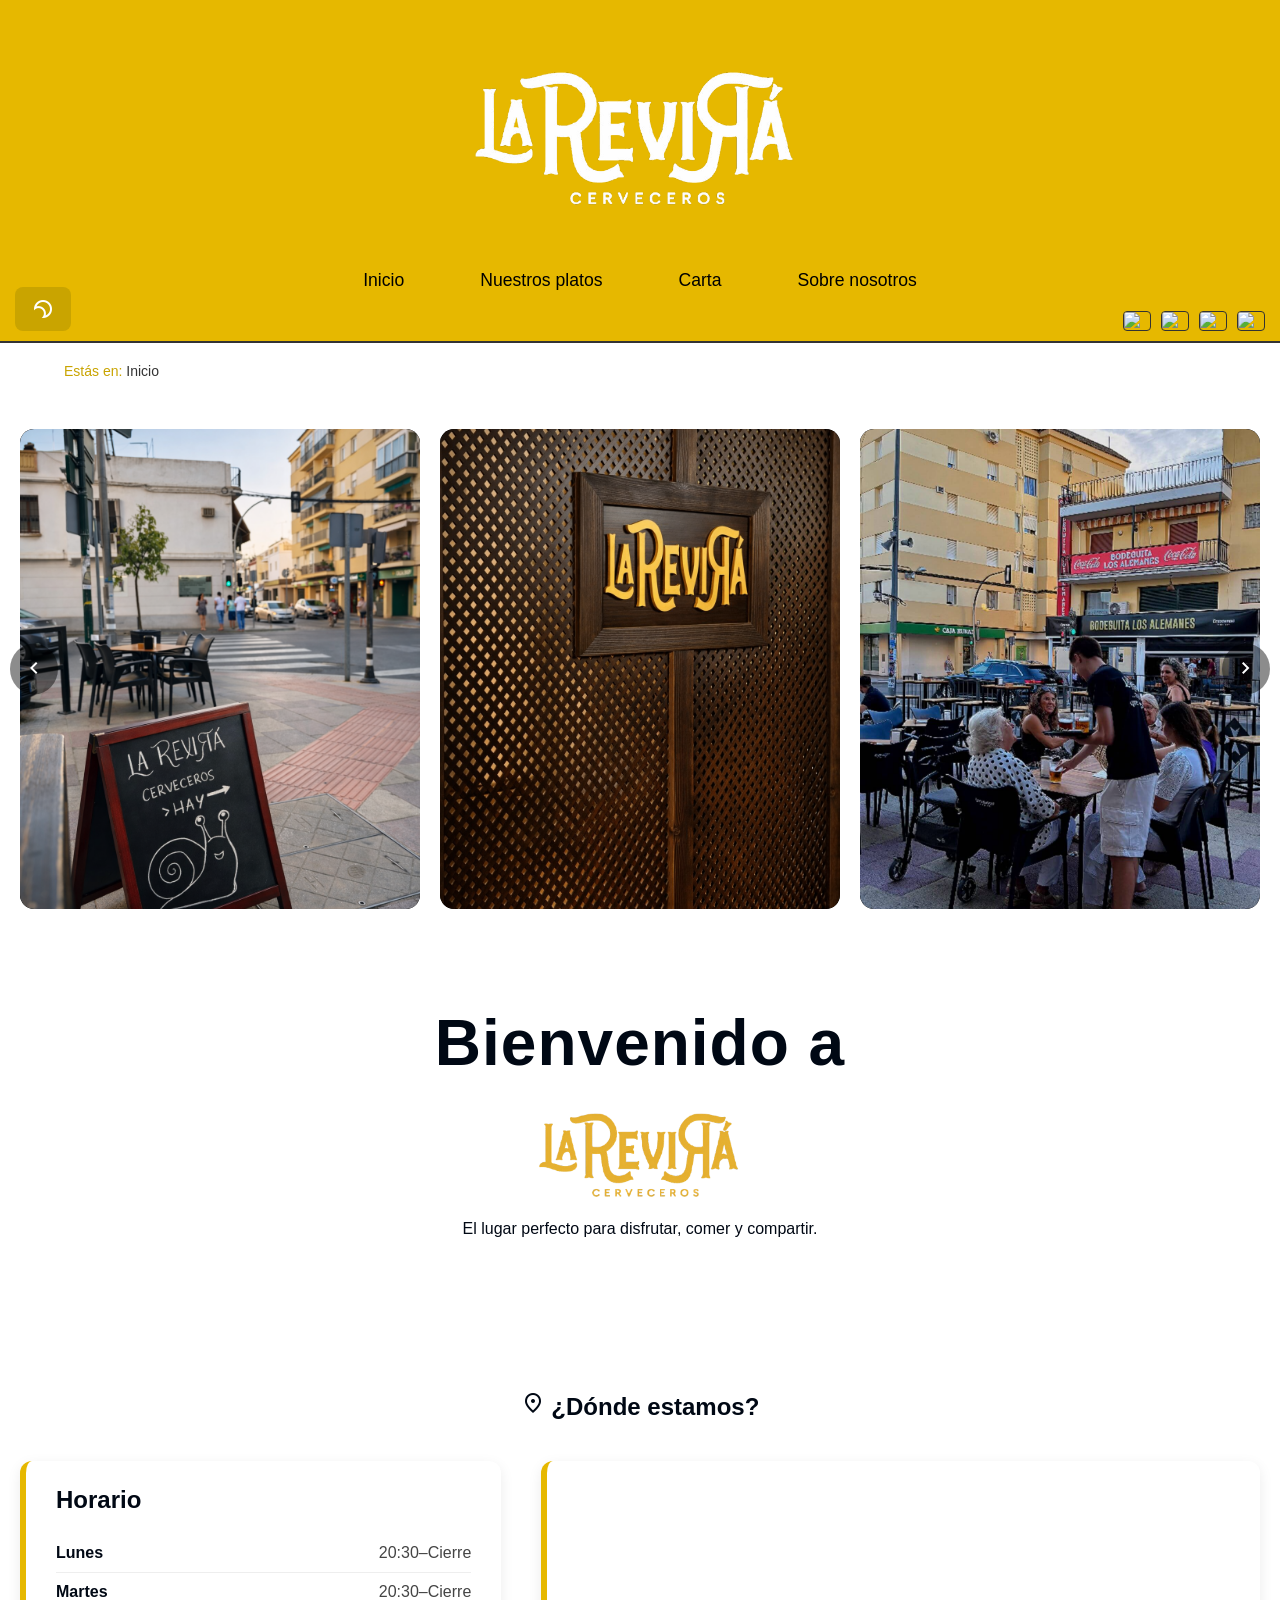
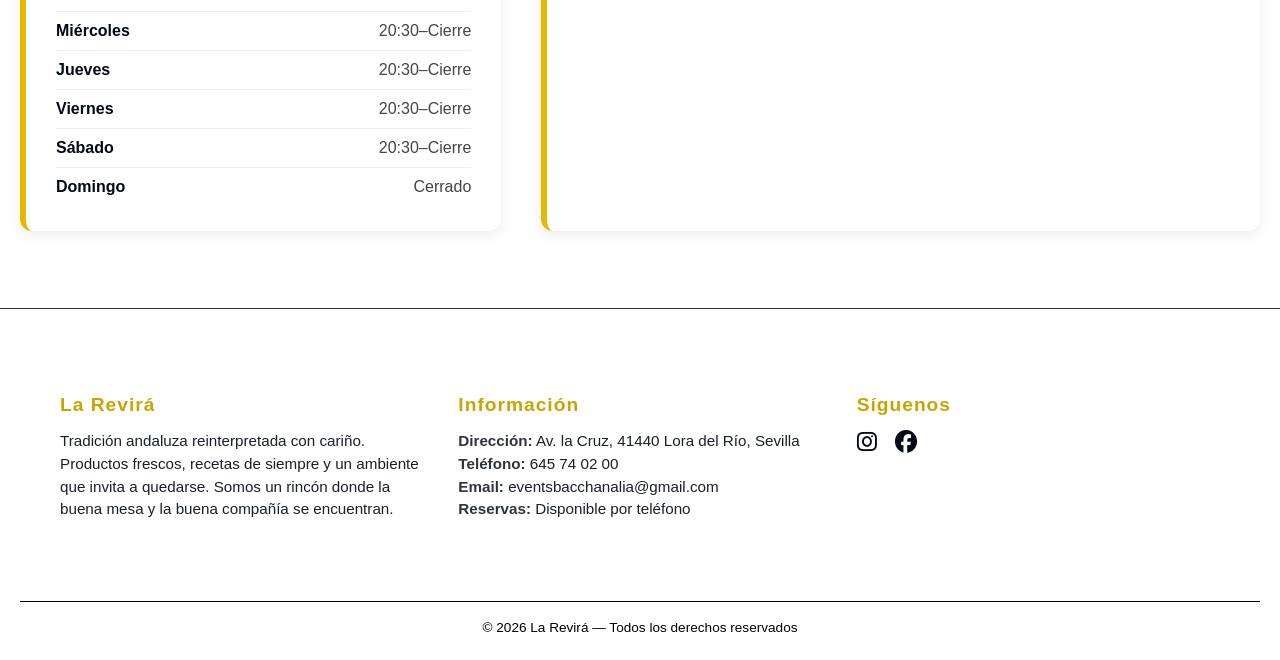
==== commit 15964861: "optimizando" ====
--- a/index.html
+++ b/index.html
@@ -3,33 +3,43 @@
 
 <head>
     <meta charset="UTF-8">
-    <title data-i18n="title">La ReviRa</title>
+    <title>Inicio - La Revirá</title>
     <meta name="viewport" content="width=device-width, initial-scale=1.0">
 
-    <!-- Google Icons -->
-    <link rel="stylesheet" href="https://fonts.googleapis.com/css2?family=Material+Symbols+Outlined" />
-
-    <!-- Favicon -->
-    <link rel="icon" type="image/png" sizes="32x32" href="/revira/img/logo3.png?v=6">
-
-    <!-- iPhone / iPad -->
-    <link rel="apple-touch-icon" sizes="180x180" href="/revira/img/logo3-180.png?v=6">
-
-    <!-- Android -->
-    <link rel="icon" type="image/png" sizes="192x192" href="/revira/img/logo3-192.png?v=6">
-
-    <link rel="icon" type="image/png" sizes="512x512" href="/revira/img/logo3-512.png?v=6">
+    <!-- Google Material Symbols -->
+    <link href="https://fonts.googleapis.com/css2?family=Material+Symbols+Outlined" rel="stylesheet">
+
+    <!-- Favicon (PC / Navegadores) -->
+    <link rel="icon" type="image/png" sizes="32x32" href="/revira/img/icons/logo-32.png">
+    <link rel="icon" type="image/png" sizes="16x16" href="/revira/img/icons/logo-16.png">
+
+    <!-- Apple Touch Icon (iPhone / iPad) -->
+    <link rel="apple-touch-icon" sizes="180x180" href="/revira/img/icons/apple-icon.png">
+
+    <!-- Android / PWA -->
+    <link rel="manifest" href="/revira/manifest.json">
+    <link rel="icon" type="image/png" sizes="192x192" href="/revira/img/icons/icon-192.png">
+    <link rel="icon" type="image/png" sizes="512x512" href="/revira/img/icons/icon-512.png">
+
+    <!-- PWA Meta -->
+    <meta name="theme-color" content="#D4AF37">
+    <meta name="apple-mobile-web-app-capable" content="yes">
+    <meta name="apple-mobile-web-app-status-bar-style" content="black-translucent">
 
     <!-- Font Awesome -->
     <link rel="stylesheet" href="https://cdnjs.cloudflare.com/ajax/libs/font-awesome/6.5.0/css/all.min.css">
 
     <!-- Playball font -->
     <link href="https://fonts.googleapis.com/css2?family=Playball&display=swap" rel="stylesheet">
-    <link rel="manifest" href="manifest.json">
-
-    <!-- CSS -->
+
+    <!-- Inter + Playfair -->
+    <link rel="preconnect" href="https://fonts.googleapis.com">
+    <link rel="preconnect" href="https://fonts.gstatic.com" crossorigin>
+    <link href="https://fonts.googleapis.com/css2?family=Inter:wght@400;500;600;700&family=Playfair+Display:wght@600;700&display=swap" rel="stylesheet">
+
     <link rel="stylesheet" href="styles.css">
 </head>
+
 
 <body>
 
--- a/styles.css
+++ b/styles.css
@@ -1002,6 +1002,18 @@
   cursor: pointer;
   opacity: 0.6;
   transition: .2s;
+    flex-shrink: 0; /* CLAVE */
+}
+.video-thumb {
+  width: 70px;
+  height: 70px;
+  border-radius: 10px;
+  background: rgba(255,255,255,0.1);
+  display: flex;
+  align-items: center;
+  justify-content: center;
+  color: white;
+  font-size: 32px;
 }
 
 .lightbox-thumb:hover {
@@ -1033,6 +1045,33 @@
     max-width: 100%;
   }
 }
+@media (max-width: 768px) {
+
+  /* Compartir abajo izquierda */
+  #lightboxShare {
+    top: auto;
+    bottom: 12px;
+    left: 12px;
+    right: auto;
+  }
+
+  /* X arriba derecha */
+  .lightbox-close {
+    top: 12px;
+    right: 12px;
+    left: auto;
+  }
+
+  /* Título centrado arriba */
+  .lightbox-title {
+    top: 12px;
+    left: 50%;
+    transform: translateX(-50%);
+    right: auto;
+    text-align: center;
+  }
+}
+
 
 
 /* ============================================================
@@ -1554,8 +1593,8 @@
 }
 .modal-img{
     width:100%;
-    height:340px;
-
+    max-height:45vh;
+object-fit: cover;
     display:block;
 
     object-fit:cover;
@@ -1581,7 +1620,7 @@
     object-fit:contain;
     background:white;
     padding:12px;
-    height:420px;
+    max-height:55vh;
 }
 
 .modal-img:hover{
@@ -1834,7 +1873,7 @@
     max-width: none;
 
     height: auto; /* CLAVE: ya no 92% fijo */
-    max-height: 90vh; /* CLAVE: límite real */
+    max-height: 92vh; /* CLAVE: límite real */
     overflow-y: auto; /* scroll limpio */
 
     left: 0;
@@ -1846,6 +1885,7 @@
 
     transform: translateY(100%) scale(.97);
     opacity: .9;
+            padding-bottom: 30px; /* espacio extra para evitar solapamiento */
   }
 
   .plato-modal.show .plato-modal-panel {
@@ -1917,15 +1957,15 @@
   #modal-desc {
     font-size: .9rem;
     line-height: 1.5;
-    margin-bottom: 12px;
+    margin-bottom: 16px;
   }
    .modal-alergenos {
-    margin-bottom: 12px;
+    margin-bottom: 16px;
   }
 
   .modal-precios {
     margin-top: 18px;
-    margin-bottom: 20px;
+    margin-bottom: 26px;
   }
 }
 
@@ -2236,6 +2276,71 @@
     font-size: 15px;
   }
 }
+.pdf-actions {
+  width: 100%;
+  max-width: 900px;
+  display: flex;
+  justify-content: space-between;
+  align-items: center;
+  gap: 20px;
+}
+
+/* Botón sugerencias con mismo estilo base que el PDF */
+.btn-suggestions {
+  display: inline-flex;
+  align-items: center;
+  justify-content: center;
+  gap: 12px;
+
+  padding: 14px 34px;
+  border-radius: 999px;
+
+  background: linear-gradient(
+    135deg,
+    var(--gold),
+    var(--school-bus-yellow)
+  );
+
+  color: var(--ink-black);
+  border: none;
+  cursor: pointer;
+
+  font-size: 16px;
+  font-weight: 800;
+  letter-spacing: .2px;
+
+  box-shadow: 0 10px 25px rgba(0, 0, 0, 0.18);
+  transition:
+    transform .25s ease,
+    box-shadow .25s ease,
+    filter .25s ease;
+}
+
+.btn-suggestions:hover {
+  transform: translateY(-3px) scale(1.02);
+  box-shadow: 0 14px 30px rgba(0, 0, 0, 0.25);
+  filter: brightness(1.08);
+}
+
+.btn-suggestions:active {
+  transform: translateY(-1px) scale(1);
+}
+
+@media (max-width: 768px) {
+  .pdf-actions {
+    flex-direction: column;
+    align-items: center;
+    gap: 18px;
+  }
+
+  .btn-download,
+  .btn-suggestions {
+    width: 100%;
+    max-width: 340px;
+  }
+}
+
+
 /* ============================================================
    NOTA DE ALÉRGENOS
 ============================================================ */
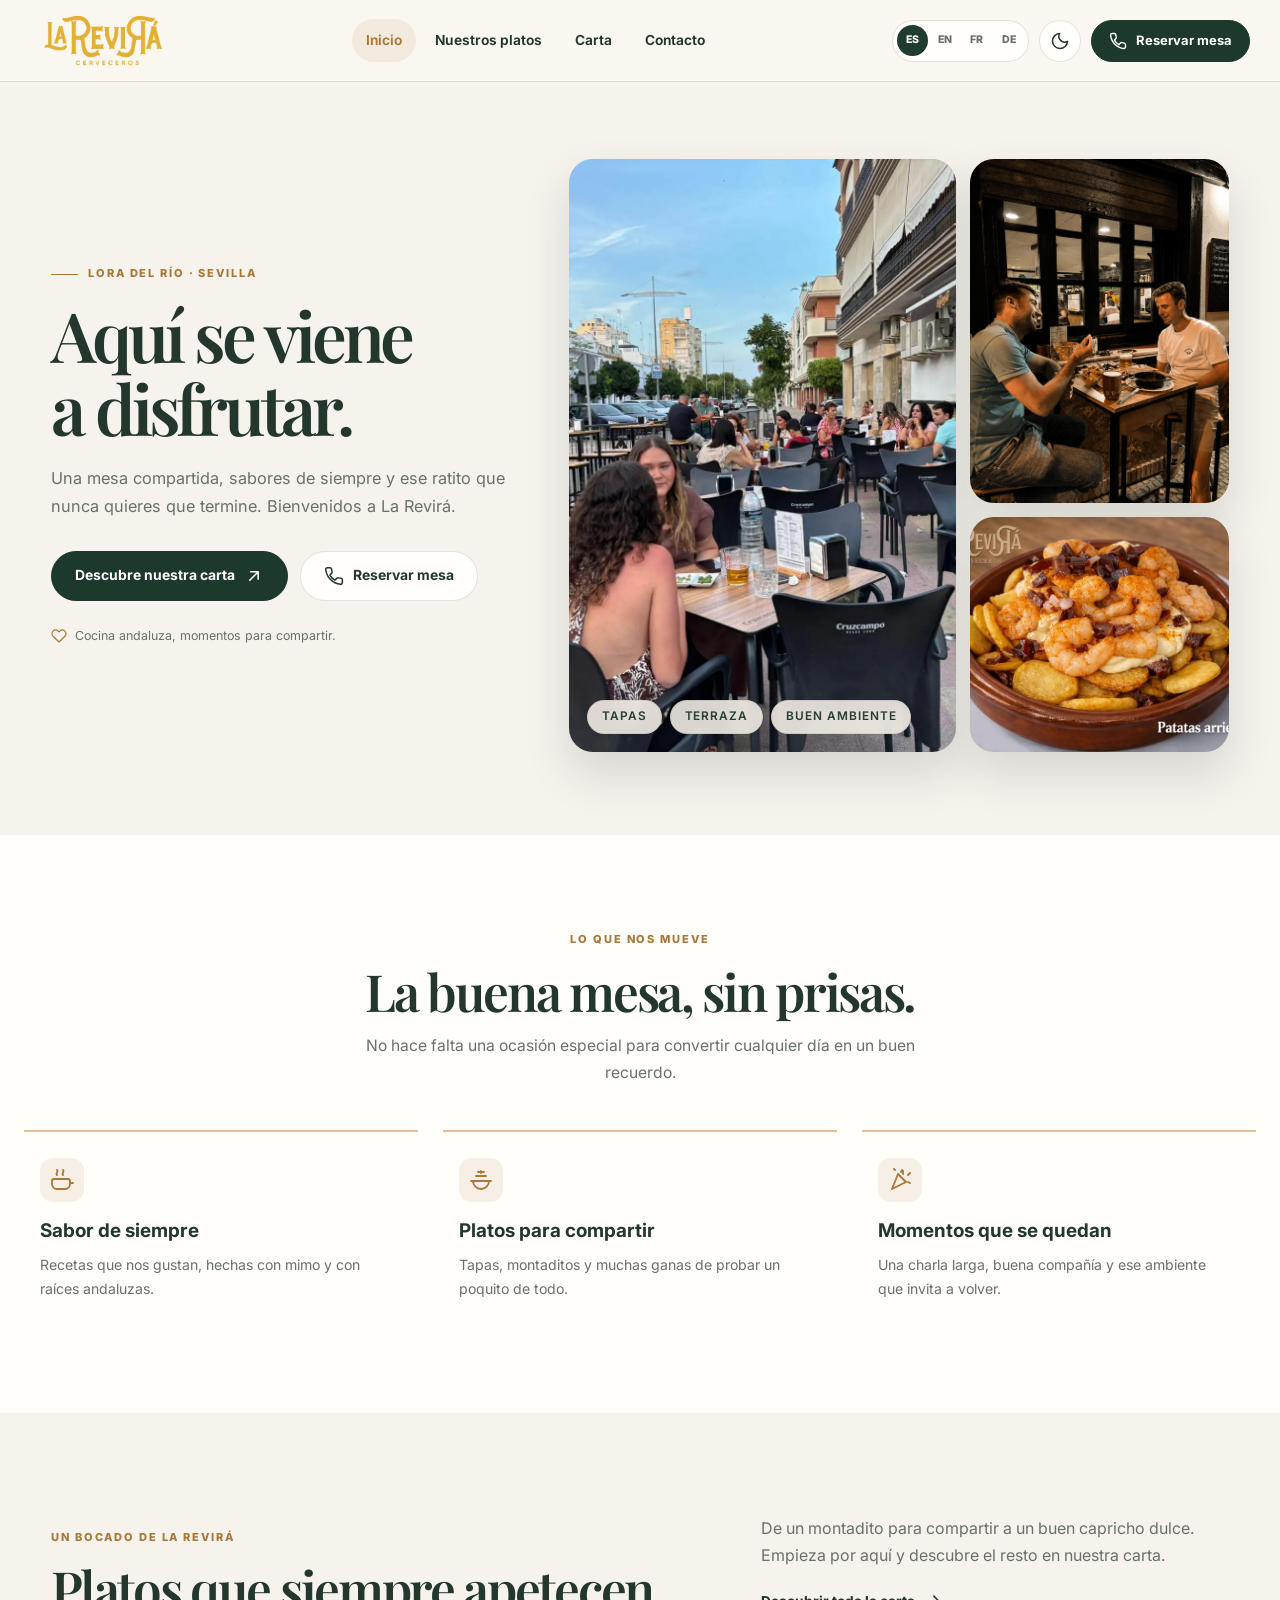
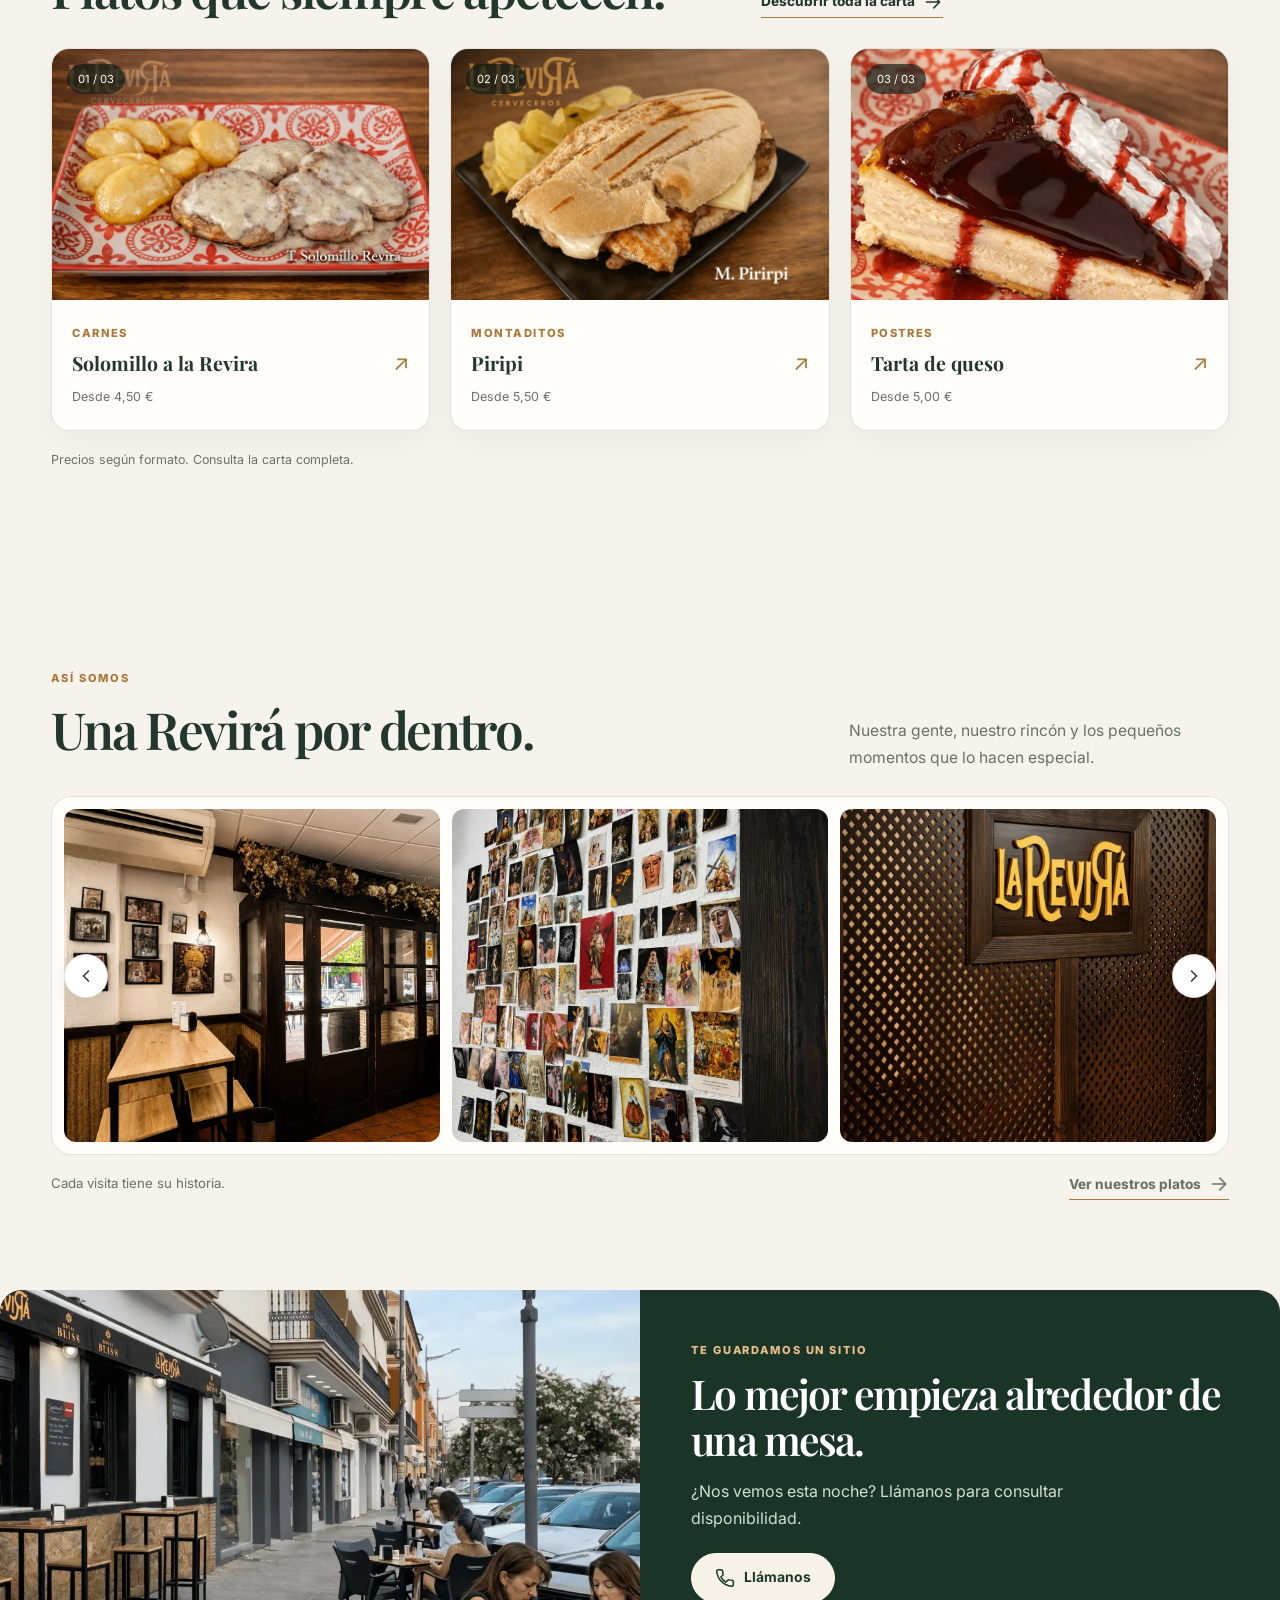
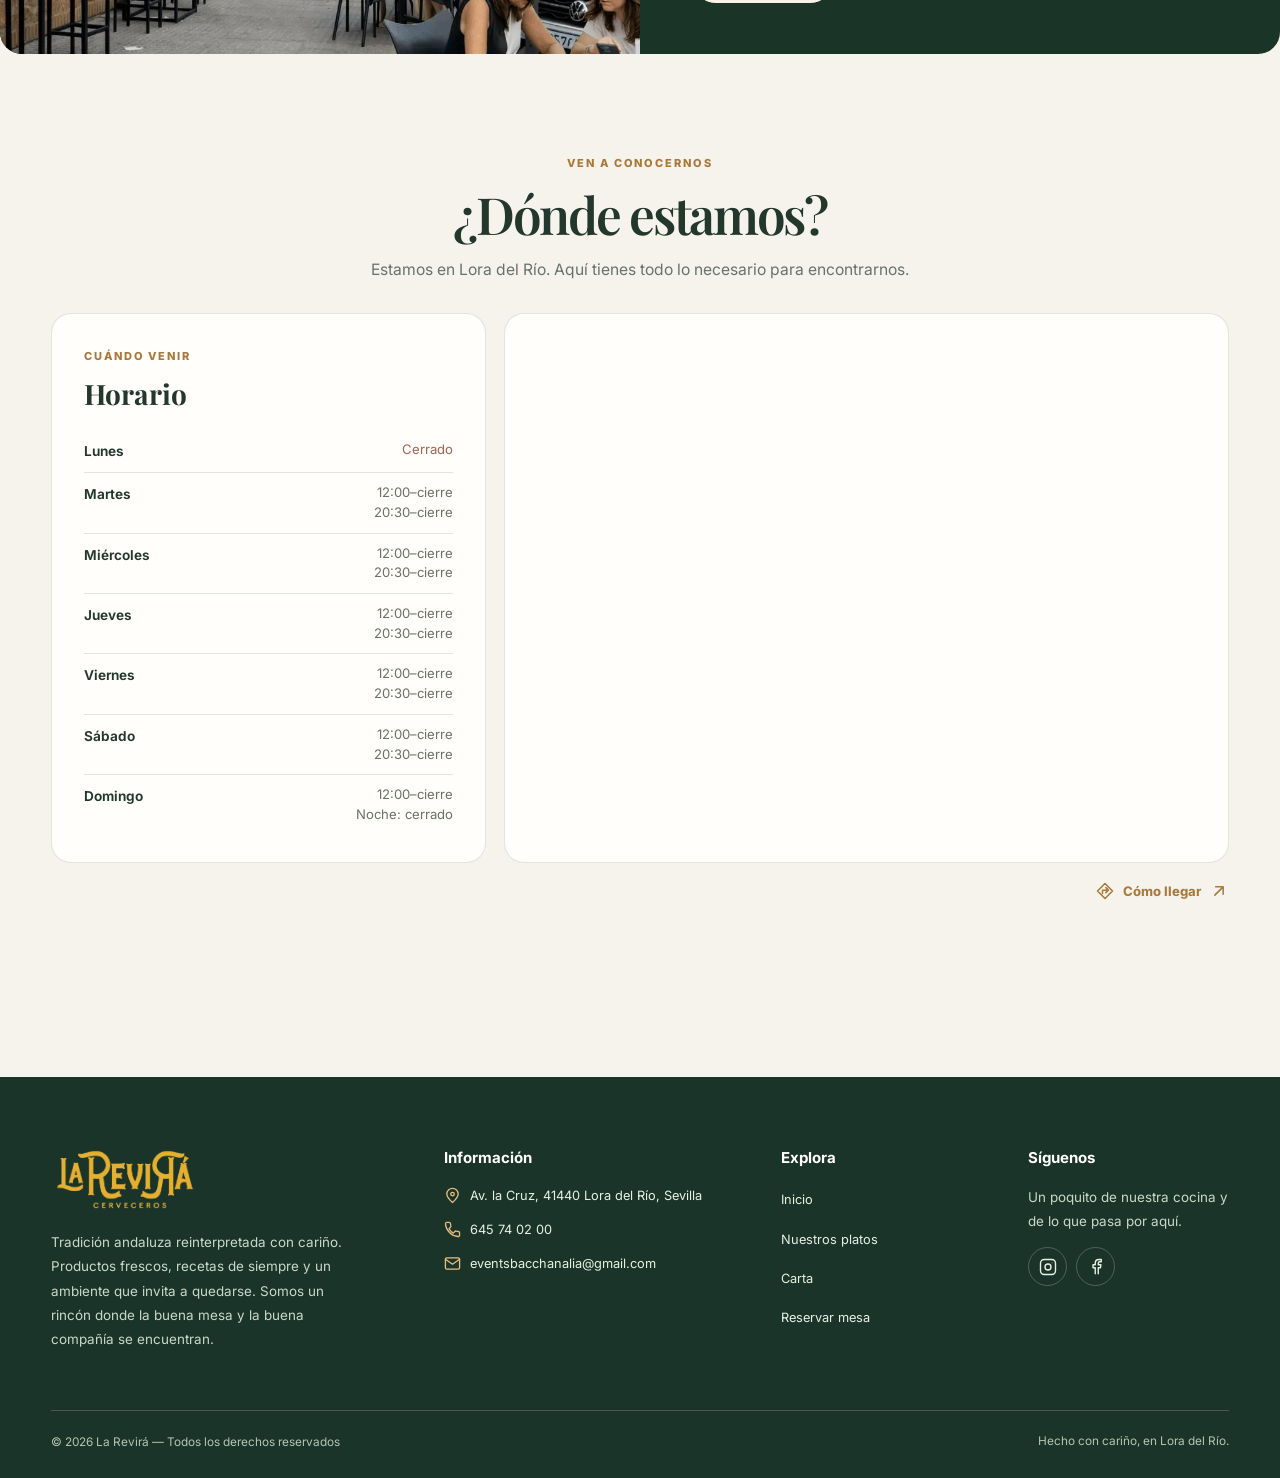
==== commit 3797e70b: "Unificar y limpiar web" ====
--- a/index.html
+++ b/index.html
@@ -1,279 +1,196 @@
 <!DOCTYPE html>
+
 <html lang="es">
-
 <head>
-    <meta charset="UTF-8">
-    <title>Inicio - La Revirá</title>
-    <meta name="viewport" content="width=device-width, initial-scale=1.0">
-
-    <!-- Google Material Symbols -->
-    <link href="https://fonts.googleapis.com/css2?family=Material+Symbols+Outlined" rel="stylesheet">
-
-    <!-- Favicon (PC / Navegadores) -->
-    <link rel="icon" type="image/png" sizes="32x32" href="/revira/img/icons/logo-32.png">
-    <link rel="icon" type="image/png" sizes="16x16" href="/revira/img/icons/logo-16.png">
-
-    <!-- Apple Touch Icon (iPhone / iPad) -->
-    <link rel="apple-touch-icon" sizes="180x180" href="/revira/img/icons/apple-icon.png">
-
-    <!-- Android / PWA -->
-    <link rel="manifest" href="/revira/manifest.json">
-    <link rel="icon" type="image/png" sizes="192x192" href="/revira/img/icons/icon-192.png">
-    <link rel="icon" type="image/png" sizes="512x512" href="/revira/img/icons/icon-512.png">
-
-    <!-- PWA Meta -->
-    <meta name="theme-color" content="#D4AF37">
-    <meta name="apple-mobile-web-app-capable" content="yes">
-    <meta name="apple-mobile-web-app-status-bar-style" content="black-translucent">
-
-    <!-- Font Awesome -->
-    <link rel="stylesheet" href="https://cdnjs.cloudflare.com/ajax/libs/font-awesome/6.5.0/css/all.min.css">
-
-    <!-- Playball font -->
-    <link href="https://fonts.googleapis.com/css2?family=Playball&display=swap" rel="stylesheet">
-
-    <!-- Inter + Playfair -->
-    <link rel="preconnect" href="https://fonts.googleapis.com">
-    <link rel="preconnect" href="https://fonts.gstatic.com" crossorigin>
-    <link href="https://fonts.googleapis.com/css2?family=Inter:wght@400;500;600;700&family=Playfair+Display:wght@600;700&display=swap" rel="stylesheet">
-
-    <link rel="stylesheet" href="styles.css">
-</head>
+<meta charset="utf-8"/>
+<title>La Revirá Cerveceros | Tapas y buen ambiente en Lora del Río</title>
+<meta content="width=device-width, initial-scale=1.0" name="viewport"/>
 
 
-<body>
+<link href="img/icons/logo-32.png" rel="icon" sizes="32x32" type="image/png"/>
+<link href="img/icons/logo-16.png" rel="icon" sizes="16x16" type="image/png"/>
 
-    <header>
+<link href="img/icons/apple-icon.png" rel="apple-touch-icon" sizes="180x180"/>
 
-        <nav id="navMenu">
-            <a data-i18n="menu_home" href="index.html">Inicio</a>
-            <a data-i18n="menu_dishes" href="platos.html">Nuestros platos</a>
-            <a data-i18n="menu_menu" href="carta.html">Carta</a>
-            <a data-i18n="menu_about" href="#info">Sobre nosotros</a>
-        </nav>
+<link href="manifest.json" rel="manifest"/>
+<link href="img/icons/logo-192.png" rel="icon" sizes="192x192" type="image/png"/>
+<link href="img/icons/logo-512.png" rel="icon" sizes="512x512" type="image/png"/>
 
-        <button id="theme-toggle">
-            <span id="theme-icon" class="material-symbols-outlined">dark_mode</span>
-        </button>
-
-
-
-        <div id="language-switcher">
-            <div class="flag" data-lang="es">
-                <img src="https://flagcdn.com/es.svg" alt="ES">
-            </div>
-            <div class="flag" data-lang="en">
-                <img src="https://flagcdn.com/gb.svg" alt="EN">
-            </div>
-            <div class="flag" data-lang="fr">
-                <img src="https://flagcdn.com/fr.svg" alt="FR">
-            </div>
-            <div class="flag" data-lang="de">
-                <img src="https://flagcdn.com/de.svg" alt="DE">
-            </div>
-        </div>
-    </header>
-    <!-- NAV BOTTOM (solo móvil) -->
-    <div class="bottom-nav" id="bottomNav">
-        <a href="index.html">
-            <span class="material-symbols-outlined">home</span>
-            <small data-i18n="menu_home">Inicio</small>
-        </a>
-
-        <a href="platos.html">
-            <span class="material-symbols-outlined">restaurant_menu</span>
-            <small data-i18n="menu_dishes">Platos</small>
-        </a>
-
-        <a href="carta.html">
-            <span class="material-symbols-outlined">menu_book</span>
-            <small data-i18n="menu_menu">Carta</small>
-        </a>
-
-        <a href="#info">
-            <span class="material-symbols-outlined">info</span>
-            <small data-i18n="menu_about">Nosotros</small>
-        </a>
-    </div>
-
-    <div class="breadcrumb">
-        <span data-i18n="breadcrumb">Estás en:</span>
-        <span class="breadcrumb-label" data-i18n="breadcrumb_label_home">Inicio</span>
-    </div>
-
-
-    <!-- CARRUSEL -->
-    <section class="carousel">
-        <div class="slides" id="slides"></div>
-
-        <button class="prev" id="prevBtn">
-            <span class="material-symbols-outlined" data-i18n="carousel_prev">chevron_left</span>
-        </button>
-
-        <button class="next" id="nextBtn">
-            <span class="material-symbols-outlined" data-i18n="carousel_next">chevron_right</span>
-        </button>
-    </section>
-
-    <section class="section">
-        <h1 data-i18n="home_title"></h1>
-        <img src="img/logo.png" alt="La ReviRa" class="home-logo">
-        <p data-i18n="home_subtitle">El lugar perfecto para disfrutar, comer y compartir.</p>
-    </section>
-
-    <section class="section location">
-        <h2><span class="material-symbols-outlined">location_on</span> <span data-i18n="location_title">¿Dónde
-                estamos?</span></h2>
-
-        <div class="location-container">
-
-            <div class="schedule-box">
-                <h3 data-i18n="schedule_title">Horario</h3>
-
-                <div class="schedule-item">
-                    <span class="schedule-day" data-i18n="day_monday">Lunes</span>
-                    <span class="schedule-hours" data-i18n="hours_tue">20:30–Cierre</span>
-                </div>
-
-                <div class="schedule-item">
-                    <span class="schedule-day" data-i18n="day_tuesday">Martes</span>
-                    <span class="schedule-hours" data-i18n="hours_tue">20:30–Cierre</span>
-                </div>
-
-                <div class="schedule-item">
-                    <span class="schedule-day" data-i18n="day_wednesday">Miércoles</span>
-                    <span class="schedule-hours" data-i18n="hours_wed">20:30–Cierre</span>
-                </div>
-
-                <div class="schedule-item">
-                    <span class="schedule-day" data-i18n="day_thursday">Jueves</span>
-                    <span class="schedule-hours" data-i18n="hours_thu">20:30–Cierre</span>
-                </div>
-
-                <div class="schedule-item">
-                    <span class="schedule-day" data-i18n="day_friday">Viernes</span>
-                    <span class="schedule-hours" data-i18n="hours_fri">20:30–Cierre</span>
-                </div>
-
-                <div class="schedule-item">
-                    <span class="schedule-day" data-i18n="day_saturday">Sábado</span>
-                    <span class="schedule-hours" data-i18n="hours_sat">20:30–Cierre</span>
-                </div>
-
-                <div class="schedule-item">
-                    <span class="schedule-day" data-i18n="day_sunday">Domingo</span>
-                    <span class="schedule-hours" data-i18n="hours_sun">cerrado</span>
-                </div>
-            </div>
-
-            <div class="map-box">
-                <iframe data-i18n="map_iframe"
-                    src="https://www.google.com/maps/embed?pb=!1m18!1m12!1m3!1d3158.6429367144765!2d-5.5250937!3d37.6575978!2m3!1f0!2f0!3f0!3m2!1i1024!2i768!4f13.1!3m3!1m2!1s0xd12ef8e2f49fc83%3A0xf90147c673b99165!2sLa%20Revir%C3%A1!5e0!3m2!1ses!2ses!4v1776873864673!5m2!1ses!2ses"
-                    width="600" height="450" style="border:0;" allowfullscreen="" loading="lazy"
-                    referrerpolicy="no-referrer-when-downgrade">
-                </iframe>
-            </div>
-
-        </div>
-    </section>
-
-    <!-- BOTÓN FLOTANTE IR ARRIBA -->
-    <button id="btnTop" class="btn-top">
-        <span class="material-symbols-outlined">arrow_upward</span>
-    </button>
-
-    <footer class="footer">
-        <div id="info" class="footer-container">
-
-            <!-- Columna 1: Sobre nosotros -->
-            <div class="footer-col">
-                <h3 data-i18n="footer_about_title">La Revirá</h3>
-                <p data-i18n="footer_about_text">
-                    Tradición andaluza reinterpretada con cariño.
-                    Productos frescos, recetas de siempre y un ambiente que invita a quedarse.
-                    Somos un rincón donde la buena mesa y la buena compañía se encuentran.
-                </p>
-            </div>
-
-
-            <!-- Columna 2: Información -->
-            <div class="footer-col">
-                <h3 data-i18n="footer_info_title">Información</h3>
-                <ul>
-                    <li><strong data-i18n="footer_address">Dirección:</strong> <span data-i18n="footer_address_text">Av.
-                            la Cruz, 41440 Lora del Río, Sevilla</span></li>
-                    <li><strong data-i18n="footer_phone">Teléfono:</strong> <span data-i18n="footer_phone_text">645 74
-                            02 00</span></li>
-                    <li><strong data-i18n="footer_email">Email:</strong> <span
-                            data-i18n="footer_email_text">eventsbacchanalia@gmail.com</span></li>
-                    <li><strong data-i18n="footer_reservas">Reservas:</strong> <span
-                            data-i18n="footer_reservas_text">Disponible por teléfono</span></li>
-                </ul>
-            </div>
-
-            <!-- Columna 3: Redes -->
-            <div class="footer-col">
-                <h3 data-i18n="footer_follow">Síguenos</h3>
-                <div class="footer-social">
-                    <a href="https://www.instagram.com/la_revira_cerveceros/" target="_blank" aria-label="Instagram">
-                        <i class="fa-brands fa-instagram"></i>
-                    </a>
-
-                    <a href="https://www.facebook.com/p/La-Revirá-Cerveceros-61552801625227/" target="_blank"
-                        aria-label="Facebook">
-                        <i class="fa-brands fa-facebook"></i>
-                    </a>
-                </div>
-            </div>
-
-        </div>
-
-        <div class="footer-bottom">
-            <p data-i18n="footer_copy">© 2026 La Revirá — Todos los derechos reservados</p>
-        </div>
-
-    </footer>
-
-    <!-- LIGHTBOX -->
-<div id="lightbox" class="lightbox">
-
-    <div class="lightbox-content">
-
-        <!-- TOP BAR -->
-        <div class="lightbox-top">
-            <div id="lightboxTitle" class="lightbox-title"></div>
-
-            <button class="lightbox-close" id="lightboxClose">&times;</button>
-        </div>
-
-        <!-- MEDIA WRAPPER -->
-        <div class="lightbox-media-wrapper">
-
-            <img id="lightboxImg" class="lightbox-media" style="display:none;">
-            <video id="lightboxVideo" class="lightbox-media" style="display:none;" controls></video>
-
-            <!-- SHARE BUTTON (correct position) -->
-            <button id="lightboxShare" class="lightbox-share">
-                <span class="material-symbols-outlined">share</span>
-            </button>
-
-            <div id="lightboxCounter"></div>
-        </div>
-
-        <!-- NAV -->
-        <span class="lightbox-prev" id="lightboxPrev">&#10094;</span>
-        <span class="lightbox-next" id="lightboxNext">&#10095;</span>
-
-        <!-- THUMBS -->
-        <div id="lightboxThumbs"></div>
-
-    </div>
-</div>
+<meta content="#F6F1E7" name="theme-color"/>
+<meta content="yes" name="apple-mobile-web-app-capable"/>
+<meta content="black-translucent" name="apple-mobile-web-app-status-bar-style"/>
 
 
 
 
-    <script src="script.js"></script>
-</body>
+<link href="https://fonts.googleapis.com" rel="preconnect"/>
+<link crossorigin="" href="https://fonts.gstatic.com" rel="preconnect"/>
+<link href="https://fonts.googleapis.com/css2?family=Inter:wght@400;500;600;700&amp;family=Playfair+Display:wght@600;700&amp;display=swap" rel="stylesheet"/>
 
+<meta content="Tapas andaluzas, una buena mesa y momentos para compartir en La Revirá Cerveceros, Lora del Río. Descubre la carta y los platos." name="description"/><meta content="light dark" name="color-scheme"/><script type="application/ld+json">{"@context": "https://schema.org", "@type": "Restaurant", "name": "La Revirá Cerveceros", "telephone": "+34645740200", "email": "eventsbacchanalia@gmail.com", "address": {"@type": "PostalAddress", "streetAddress": "Av. la Cruz", "postalCode": "41440", "addressLocality": "Lora del Río", "addressRegion": "Sevilla", "addressCountry": "ES"}, "servesCuisine": ["Andaluza", "Española"], "sameAs": ["https://www.instagram.com/la_revira_cerveceros/", "https://www.facebook.com/p/La-Revir%C3%A1-Cerveceros-61552801625227/"]}</script><meta content="website" property="og:type"/><meta content="es_ES" property="og:locale"/><meta content="La Revirá Cerveceros | Tapas y buen ambiente en Lora del Río" property="og:title"/><meta content="Tapas andaluzas, una buena mesa y momentos para compartir en La Revirá Cerveceros, Lora del Río. Descubre la carta y los platos." property="og:description"/><meta content="img/platos/tapas-calientes/1.webp" property="og:image"/><meta content="summary_large_image" name="twitter:card"/>
+<link href="site.css?v=13" rel="stylesheet"/></head>
+<body class="page-inicio light-mode"><script>try{if(localStorage.getItem("theme")==="dark")document.body.classList.remove("light-mode")}catch(e){}</script><a class="skip-link" href="#main-content">Saltar al contenido</a>
+<header class="site-header" id="siteHeader">
+<div class="header-inner">
+<a aria-label="La Revirá — Inicio" class="brand" href="index.html"><img alt="La Revirá Cerveceros" height="74" src="img/logo3.png" width="148"/></a>
+<nav aria-label="Navegación principal" class="primary-nav" id="navMenu">
+<a aria-current="page" data-i18n="menu_home" href="index.html">Inicio</a>
+<a data-i18n="menu_dishes" href="platos.html">Nuestros platos</a>
+<a data-i18n="menu_menu" href="carta.html">Carta</a>
+<a data-i18n="menu_about" href="#info">Contacto</a>
+</nav>
+<div class="header-actions">
+<div aria-label="Idioma / Language" class="language-switcher" id="language-switcher" role="group">
+<button aria-label="Español" class="flag" data-lang="es" title="Español" type="button">ES</button>
+<button aria-label="English" class="flag" data-lang="en" title="English" type="button">EN</button>
+<button aria-label="Français" class="flag" data-lang="fr" title="Français" type="button">FR</button>
+<button aria-label="Deutsch" class="flag" data-lang="de" title="Deutsch" type="button">DE</button>
+</div>
+<button aria-label="Cambiar tema" class="theme-toggle" id="theme-toggle" title="Cambiar tema" type="button"><svg aria-hidden="true" class="ui-icon" focusable="false" id="theme-icon" viewbox="0 0 24 24"><path d="M20.985 12.486A9 9 0 1 1 11.514 3.015a7 7 0 0 0 9.47 9.47Z"></path></svg></button>
+<a class="header-book" aria-label="Llamar para reservar una mesa" href="tel:+34645740200"><svg aria-hidden="true" class="ui-icon" focusable="false" viewbox="0 0 24 24"><path d="M22 16.92v3a2 2 0 0 1-2.18 2A19.79 19.79 0 0 1 2.09 4.18 2 2 0 0 1 4.08 2h3a2 2 0 0 1 2 1.72c.13.96.32 1.91.57 2.83a2 2 0 0 1-.45 2.11L7.1 10.9a16 16 0 0 0 6 6l2.24-2.2a2 2 0 0 1 2.11-.45c.92.25 1.87.44 2.83.57A2 2 0 0 1 22 16.92Z"></path></svg><span data-i18n="ui_book">Reservar mesa</span></a>
+</div>
+</div>
+</header>
+
+<nav aria-label="Navegación móvil" class="bottom-nav" id="bottomNav">
+<a aria-current="page" href="index.html"><svg aria-hidden="true" class="ui-icon" focusable="false" viewbox="0 0 24 24"><path d="m3 10 9-7 9 7v10a1 1 0 0 1-1 1h-5v-7H9v7H4a1 1 0 0 1-1-1Z"></path></svg><small data-i18n="menu_home">Inicio</small></a>
+<a href="platos.html"><svg aria-hidden="true" class="ui-icon" focusable="false" viewbox="0 0 24 24"><path d="M4 3v7m4-7v7M2 3v4a4 4 0 0 0 8 0V3M6 11v10M16 12V6a3 3 0 0 1 6 0v15m-6-8h6"></path></svg><small data-i18n="ui_dishes_short">Platos</small></a>
+<a href="carta.html"><svg aria-hidden="true" class="ui-icon" focusable="false" viewbox="0 0 24 24"><path d="M12 7c-2.1-1.9-5.5-2.3-9-1v14c3.5-1.2 6.9-.8 9 1 2.1-1.8 5.5-2.2 9-1V6c-3.5-1.3-6.9-.9-9 1Zm0 0v14"></path></svg><small data-i18n="menu_menu">Carta</small></a>
+<a href="#info"><svg aria-hidden="true" class="ui-icon" focusable="false" viewbox="0 0 24 24"><circle cx="12" cy="12" r="10"></circle><path d="M12 11v6m0-10h.01"></path></svg><small data-i18n="ui_about_short">Contacto</small></a>
+</nav>
+<section aria-labelledby="heroTitle" class="home-hero" id="main-content">
+<div class="hero-copy"><div class="eyebrow"><span class="eyebrow-line"></span><span data-i18n="ui_hero_eyebrow">LORA DEL RÍO · SEVILLA</span></div><h1 data-i18n="ui_hero_title" id="heroTitle">Aquí se viene a disfrutar.</h1><p class="hero-description" data-i18n="ui_hero_desc">Una mesa compartida, sabores de siempre y ese ratito que nunca quieres que termine. Bienvenidos a La Revirá.</p><div class="hero-actions"><a class="btn btn-primary" href="carta.html"><span data-i18n="ui_view_menu">Descubre nuestra carta</span><svg aria-hidden="true" class="ui-icon" focusable="false" viewbox="0 0 24 24"><path d="M7 17 17 7M8 7h9v9"></path></svg></a><a class="btn btn-secondary" href="tel:+34645740200"><svg aria-hidden="true" class="ui-icon" focusable="false" viewbox="0 0 24 24"><path d="M22 16.92v3a2 2 0 0 1-2.18 2A19.79 19.79 0 0 1 2.09 4.18 2 2 0 0 1 4.08 2h3a2 2 0 0 1 2 1.72c.13.96.32 1.91.57 2.83a2 2 0 0 1-.45 2.11L7.1 10.9a16 16 0 0 0 6 6l2.24-2.2a2 2 0 0 1 2.11-.45c.92.25 1.87.44 2.83.57A2 2 0 0 1 22 16.92Z"></path></svg><span data-i18n="ui_book">Reservar mesa</span></a></div><div class="hero-footnote"><svg aria-hidden="true" class="ui-icon" focusable="false" viewbox="0 0 24 24"><path d="M20.8 4.6a5.5 5.5 0 0 0-7.8 0L12 5.7l-1.1-1.1a5.5 5.5 0 0 0-7.8 7.8L12 21l8.8-8.6a5.5 5.5 0 0 0 0-7.8Z"></path></svg><span data-i18n="ui_hero_note">Cocina andaluza, momentos para compartir.</span></div></div>
+<div aria-label="Galería de ambiente y platos de La Revirá" class="hero-visual hero-gallery">
+<div class="hero-shot hero-shot-main">
+<img alt="Terraza de La Revirá con clientes disfrutando" fetchpriority="high" height="768" src="img/carrusel/28.webp" width="1024"/>
+</div>
+<div class="hero-shot hero-shot-tall">
+<img alt="Comensales en La Revirá" decoding="async" height="1024" loading="lazy" src="img/carrusel/31.webp" width="768"/>
+</div>
+<div class="hero-shot hero-shot-small">
+<img alt="Plato destacado de La Revirá" decoding="async" height="650" loading="lazy" src="img/platos/tapas-calientes/1.webp" width="750"/>
+</div>
+<div class="hero-gallery-caption">
+<span>Tapas</span>
+<span>Terraza</span>
+<span>Buen ambiente</span>
+</div>
+</div>
+</section><section aria-labelledby="valuesTitle" class="values-section"><div class="section-heading centered"><span class="eyebrow" data-i18n="ui_values_eyebrow">LO QUE NOS MUEVE</span><h2 data-i18n="ui_values_title" id="valuesTitle">La buena mesa, sin prisas.</h2><p data-i18n="ui_values_intro">No hace falta una ocasión especial para convertir cualquier día en un buen recuerdo.</p></div><div class="values-grid"><article class="value-card"><svg aria-hidden="true" class="ui-icon" focusable="false" viewbox="0 0 24 24"><path d="M4 11h14a2 2 0 0 1 2 2v3a5 5 0 0 1-5 5H7a5 5 0 0 1-5-5v-3a2 2 0 0 1 2-2Zm16 4h3M7 7c-2-2 2-3 0-5m6 5c-2-2 2-3 0-5"></path></svg><h3 data-i18n="ui_value1_title">Sabor de siempre</h3><p data-i18n="ui_value1_desc">Recetas que nos gustan, hechas con mimo y con raíces andaluzas.</p></article><article class="value-card"><svg aria-hidden="true" class="ui-icon" focusable="false" viewbox="0 0 24 24"><path d="M4 13a8 8 0 0 0 16 0H4Zm-2 0h20M7 8h10m-8-4h6M12 3v2"></path></svg><h3 data-i18n="ui_value2_title">Platos para compartir</h3><p data-i18n="ui_value2_desc">Tapas, montaditos y muchas ganas de probar un poquito de todo.</p></article><article class="value-card"><svg aria-hidden="true" class="ui-icon" focusable="false" viewbox="0 0 24 24"><path d="m4 21 6-15 8 8-14 7Zm6-15 8 8m-3-11 0 3m5 1 2-2M14 2l-1 2m7 10 2 1M7 2l-1-1"></path></svg><h3 data-i18n="ui_value3_title">Momentos que se quedan</h3><p data-i18n="ui_value3_desc">Una charla larga, buena compañía y ese ambiente que invita a volver.</p></article></div></section>
+
+<section aria-labelledby="signatureTitle" class="signature-section">
+<div class="signature-heading">
+<div>
+<span class="eyebrow" data-i18n="ui_feature_kicker">UN BOCADO DE LA REVIRÁ</span>
+<h2 data-i18n="ui_feature_title" id="signatureTitle">Platos que siempre apetecen.</h2>
+</div>
+<div class="signature-heading-side">
+<p data-i18n="ui_feature_intro">De un montadito para compartir a un buen capricho dulce. Empieza por aquí y descubre el resto en nuestra carta.</p>
+<a class="text-link" href="carta.html"><span data-i18n="ui_feature_all">Descubrir toda la carta</span><svg aria-hidden="true" class="ui-icon" viewbox="0 0 24 24"><path d="M4 12h16m-7-7 7 7-7 7"></path></svg></a>
+</div>
+</div>
+<div class="signature-grid">
+<a aria-label="Ver Solomillo a la Revirá en la carta" class="signature-card" href="carta.html#carnes">
+<div class="signature-image"><img alt="Solomillo a la Revirá con patatas" decoding="async" height="720" loading="lazy" src="img/platos/carnes/3.webp" width="640"/><span class="signature-number">01 / 03</span></div>
+<div class="signature-card-info"><div><span class="signature-tag" data-i18n="carnes">Carnes</span><h3 data-i18n="dish_solomillo_revira">Solomillo a la Revira</h3><small><span data-i18n="ui_feature_from">Desde</span> 4,50 €</small></div><span aria-hidden="true" class="signature-card-arrow">↗</span></div>
+</a>
+<a aria-label="Ver Piripi en la carta" class="signature-card" href="carta.html#montaditos">
+<div class="signature-image"><img alt="Montadito Piripi de La Revirá" decoding="async" height="720" loading="lazy" src="img/platos/montaditos/14.webp" width="640"/><span class="signature-number">02 / 03</span></div>
+<div class="signature-card-info"><div><span class="signature-tag" data-i18n="montaditos">Montaditos</span><h3 data-i18n="dish_piripi">Piripi</h3><small><span data-i18n="ui_feature_from">Desde</span> 5,50 €</small></div><span aria-hidden="true" class="signature-card-arrow">↗</span></div>
+</a>
+<a aria-label="Ver Tarta de Queso en la carta" class="signature-card" href="carta.html#postres">
+<div class="signature-image"><img alt="Porción de tarta de queso con salsa de La Revirá" decoding="async" height="720" loading="lazy" src="img/platos/postres/2.webp" width="640"/><span class="signature-number">03 / 03</span></div>
+<div class="signature-card-info"><div><span class="signature-tag" data-i18n="postres">Postres</span><h3 data-i18n="dish_tarta_queso">Tarta de Queso</h3><small><span data-i18n="ui_feature_from">Desde</span> 5,00 €</small></div><span aria-hidden="true" class="signature-card-arrow">↗</span></div>
+</a>
+</div>
+<p class="signature-disclaimer" data-i18n="ui_feature_price_note">Precios según formato. Consulta la carta completa.</p>
+</section>
+<section aria-labelledby="experienceTitle" class="experience-section"><div class="section-heading split-heading"><div><span class="eyebrow" data-i18n="ui_gallery_eyebrow">ASÍ SOMOS</span><h2 data-i18n="ui_gallery_title" id="experienceTitle">Una Revirá por dentro.</h2></div><p data-i18n="ui_gallery_intro">Nuestra gente, nuestro rincón y los pequeños momentos que lo hacen especial.</p></div><div aria-label="Galería de fotos de La Revirá" aria-roledescription="carrusel" class="carousel"><div class="slides" id="slides"></div><button aria-label="Anterior" class="prev" id="prevBtn" type="button"><svg aria-hidden="true" class="ui-icon" focusable="false" viewbox="0 0 24 24"><path d="m15 18-6-6 6-6"></path></svg></button><button aria-label="Siguiente" class="next" id="nextBtn" type="button"><svg aria-hidden="true" class="ui-icon" focusable="false" viewbox="0 0 24 24"><path d="m9 18 6-6-6-6"></path></svg></button></div><div class="experience-foot"><span data-i18n="ui_gallery_caption">Cada visita tiene su historia.</span><a class="text-link" href="platos.html"><span data-i18n="ui_see_dishes">Ver nuestros platos</span><svg aria-hidden="true" class="ui-icon" focusable="false" viewbox="0 0 24 24"><path d="M4 12h16m-7-7 7 7-7 7"></path></svg></a></div></section><section aria-labelledby="visitTitle" class="visit-banner"><div aria-label="Terraza de La Revirá" class="visit-banner-image" role="img"></div><div class="visit-banner-copy"><span class="eyebrow" data-i18n="ui_banner_eyebrow">TE GUARDAMOS UN SITIO</span><h2 data-i18n="ui_banner_title" id="visitTitle">Lo mejor empieza alrededor de una mesa.</h2><p data-i18n="ui_banner_desc">¿Nos vemos esta noche? Llámanos para consultar disponibilidad.</p><a class="btn btn-cream" href="tel:+34645740200"><svg aria-hidden="true" class="ui-icon" focusable="false" viewbox="0 0 24 24"><path d="M22 16.92v3a2 2 0 0 1-2.18 2A19.79 19.79 0 0 1 2.09 4.18 2 2 0 0 1 4.08 2h3a2 2 0 0 1 2 1.72c.13.96.32 1.91.57 2.83a2 2 0 0 1-.45 2.11L7.1 10.9a16 16 0 0 0 6 6l2.24-2.2a2 2 0 0 1 2.11-.45c.92.25 1.87.44 2.83.57A2 2 0 0 1 22 16.92Z"></path></svg><span data-i18n="ui_call">Llámanos</span></a></div></section>
+
+<section class="location-section">
+<div class="section-heading centered"><span class="eyebrow" data-i18n="ui_visit_eyebrow">VEN A CONOCERNOS</span><h2 data-i18n="location_title">¿Dónde estamos?</h2><p data-i18n="ui_visit_desc">Estamos en Lora del Río. Aquí tienes todo lo necesario para encontrarnos.</p></div>
+<div class="location-container">
+<div class="schedule-box"><span class="schedule-kicker" data-i18n="ui_schedule_label">CUÁNDO VENIR</span>
+<h3 data-i18n="schedule_title">Horario</h3>
+<div class="schedule-item">
+<span class="schedule-day" data-i18n="day_monday">Lunes</span>
+<span class="schedule-hours is-closed" data-i18n="hours_mon">Cerrado</span>
+</div>
+<div class="schedule-item">
+<span class="schedule-day" data-i18n="day_tuesday">Martes</span>
+<span class="schedule-hours" data-i18n="hours_tue">12:00–cierre
+20:30–cierre</span>
+</div>
+<div class="schedule-item">
+<span class="schedule-day" data-i18n="day_wednesday">Miércoles</span>
+<span class="schedule-hours" data-i18n="hours_wed">12:00–cierre
+20:30–cierre</span>
+</div>
+<div class="schedule-item">
+<span class="schedule-day" data-i18n="day_thursday">Jueves</span>
+<span class="schedule-hours" data-i18n="hours_thu">12:00–cierre
+20:30–cierre</span>
+</div>
+<div class="schedule-item">
+<span class="schedule-day" data-i18n="day_friday">Viernes</span>
+<span class="schedule-hours" data-i18n="hours_fri">12:00–cierre
+20:30–cierre</span>
+</div>
+<div class="schedule-item">
+<span class="schedule-day" data-i18n="day_saturday">Sábado</span>
+<span class="schedule-hours" data-i18n="hours_sat">12:00–cierre
+20:30–cierre</span>
+</div>
+<div class="schedule-item">
+<span class="schedule-day" data-i18n="day_sunday">Domingo</span>
+<span class="schedule-hours" data-i18n="hours_sun">12:00–cierre
+Noche: cerrado</span>
+</div>
+</div>
+<div class="map-box">
+<iframe allowfullscreen="" data-i18n="map_iframe" height="450" loading="lazy" referrerpolicy="no-referrer-when-downgrade" src="https://www.google.com/maps/embed?pb=!1m18!1m12!1m3!1d3158.6429367144765!2d-5.5250937!3d37.6575978!2m3!1f0!2f0!3f0!3m2!1i1024!2i768!4f13.1!3m3!1m2!1s0xd12ef8e2f49fc83%3A0xf90147c673b99165!2sLa%20Revir%C3%A1!5e0!3m2!1ses!2ses!4v1776873864673!5m2!1ses!2ses" style="border:0;" title="Mapa de ubicación de La Revirá en Lora del Río" width="600">
+</iframe>
+</div><a class="directions-link" href="https://www.google.com/maps/search/?api=1&amp;query=Av.+la+Cruz%2C+41440+Lora+del+R%C3%ADo%2C+Sevilla" rel="noopener noreferrer" target="_blank"><svg aria-hidden="true" class="ui-icon" focusable="false" viewbox="0 0 24 24"><path d="M3 12 12 3l9 9-9 9-9-9Zm6 3v-4h7m-3-3 3 3-3 3"></path></svg><span data-i18n="ui_directions">Cómo llegar</span><svg aria-hidden="true" class="ui-icon" focusable="false" viewbox="0 0 24 24"><path d="M7 17 17 7M8 7h9v9"></path></svg></a>
+</div>
+</section>
+
+<button aria-label="Volver arriba" class="btn-top" id="btnTop" title="Volver arriba" type="button">
+<svg aria-hidden="true" class="ui-icon" focusable="false" viewbox="0 0 24 24"><path d="M12 20V4m-7 7 7-7 7 7"></path></svg>
+</button>
+<footer class="footer" id="info">
+<div class="footer-container">
+<div class="footer-col footer-brand"><img alt="La Revirá Cerveceros" height="106" loading="lazy" src="img/logo3.png" width="192"><p data-i18n="footer_about_text">Tradición andaluza reinterpretada con cariño. Productos frescos, recetas de siempre y un ambiente que invita a quedarse.</p></img></div>
+<div class="footer-col"><h3 data-i18n="footer_info_title">Información</h3><ul class="footer-links"><li><svg aria-hidden="true" class="ui-icon" focusable="false" viewbox="0 0 24 24"><path d="M20 10c0 5-8 12-8 12S4 15 4 10a8 8 0 1 1 16 0Z"></path><circle cx="12" cy="10" r="2.5"></circle></svg><a data-i18n="footer_address_text" href="https://www.google.com/maps/search/?api=1&amp;query=Av.+la+Cruz%2C+41440+Lora+del+R%C3%ADo%2C+Sevilla" rel="noopener noreferrer" target="_blank">Av. la Cruz, 41440 Lora del Río, Sevilla</a></li><li><svg aria-hidden="true" class="ui-icon" focusable="false" viewbox="0 0 24 24"><path d="M22 16.92v3a2 2 0 0 1-2.18 2A19.79 19.79 0 0 1 2.09 4.18 2 2 0 0 1 4.08 2h3a2 2 0 0 1 2 1.72c.13.96.32 1.91.57 2.83a2 2 0 0 1-.45 2.11L7.1 10.9a16 16 0 0 0 6 6l2.24-2.2a2 2 0 0 1 2.11-.45c.92.25 1.87.44 2.83.57A2 2 0 0 1 22 16.92Z"></path></svg><a href="tel:+34645740200">645 74 02 00</a></li><li><svg aria-hidden="true" class="ui-icon" focusable="false" viewbox="0 0 24 24"><rect height="16" rx="2" width="20" x="2" y="4"></rect><path d="m2 6 10 7 10-7"></path></svg><a href="mailto:eventsbacchanalia@gmail.com">eventsbacchanalia@gmail.com</a></li></ul></div>
+<div class="footer-col"><h3 data-i18n="ui_explore">Explora</h3><ul class="footer-nav"><li><a data-i18n="menu_home" href="index.html">Inicio</a></li><li><a data-i18n="menu_dishes" href="platos.html">Nuestros platos</a></li><li><a data-i18n="menu_menu" href="carta.html">Carta</a></li><li><a data-i18n="ui_book" href="tel:+34645740200">Reservar mesa</a></li></ul></div>
+<div class="footer-col"><h3 data-i18n="footer_follow">Síguenos</h3><p data-i18n="ui_social_text">Un poquito de nuestra cocina y de lo que pasa por aquí.</p><div class="footer-social"><a aria-label="Instagram" href="https://www.instagram.com/la_revira_cerveceros/" rel="noopener noreferrer" target="_blank"><svg aria-hidden="true" class="ui-icon" focusable="false" viewbox="0 0 24 24"><rect height="20" rx="5" width="20" x="2" y="2"></rect><circle cx="12" cy="12" r="4"></circle><circle cx="17.5" cy="6.5" fill="currentColor" r=".6" stroke="none"></circle></svg></a><a aria-label="Facebook" href="https://www.facebook.com/p/La-Revir%C3%A1-Cerveceros-61552801625227/" rel="noopener noreferrer" target="_blank"><svg aria-hidden="true" class="ui-icon" focusable="false" viewbox="0 0 24 24"><path d="M15 21v-8h3l.5-4H15V7c0-1.2.5-2 2-2h2V2h-3c-4 0-5 2-5 5v2H8v4h3v8"></path></svg></a></div></div>
+</div>
+<div class="footer-bottom"><p data-i18n="footer_copy">© 2026 La Revirá — Todos los derechos reservados</p><span data-i18n="ui_made_with_care">Hecho con cariño, en Lora del Río.</span></div>
+</footer>
+
+<div aria-hidden="true" aria-label="Galería de fotografías" aria-modal="true" class="lightbox" id="lightbox" role="dialog">
+<div class="lightbox-content">
+
+<div class="lightbox-top">
+<div class="lightbox-title" id="lightboxTitle"></div>
+<button aria-label="Cerrar galería" class="lightbox-close" id="lightboxClose" tabindex="0">×</button>
+</div>
+
+<div class="lightbox-media-wrapper">
+<img class="lightbox-media" id="lightboxImg" style="display:none;">
+<video class="lightbox-media" controls="" id="lightboxVideo" style="display:none;"></video>
+
+<button aria-label="Compartir imagen" class="lightbox-share" id="lightboxShare" tabindex="0">
+<svg aria-hidden="true" class="ui-icon" focusable="false" viewbox="0 0 24 24"><circle cx="18" cy="5" r="3"></circle><circle cx="6" cy="12" r="3"></circle><circle cx="18" cy="19" r="3"></circle><path d="m8.7 10.6 6.6-4.2M8.7 13.4l6.6 4.2"></path></svg>
+</button>
+<div id="lightboxCounter"></div>
+</img></div>
+
+<button aria-label="Imagen anterior" class="lightbox-prev" id="lightboxPrev" type="button">❮</button>
+<button aria-label="Imagen siguiente" class="lightbox-next" id="lightboxNext" type="button">❯</button>
+
+<div id="lightboxThumbs"></div>
+</div>
+</div>
+
+<script src="site-data.js?v=13"></script><script src="core.js?v=13"></script><script src="ui.js?v=13"></script></body>
 </html>
--- a/site.css
+++ b/site.css
@@ -0,0 +1,44 @@
+/* LA REVIRÁ · Sistema visual 2026. Una sola hoja, sin capas de versiones anteriores. */
+:root{color-scheme:light;--bg:#f6f3ed;--paper:#fffefa;--paper-2:#eee8dc;--ink:#1d3429;--text:#23372d;--muted:#697168;--line:rgba(32,54,41,.13);--gold:#a9783b;--gold-soft:#e5c294;--radius:18px;--shadow:0 15px 40px rgba(26,39,30,.075);--serif:"Playfair Display",Georgia,serif;--sans:"Inter",system-ui,-apple-system,BlinkMacSystemFont,"Segoe UI",sans-serif}
+body:not(.light-mode){color-scheme:dark;--bg:#16271f;--paper:#20362a;--paper-2:#2b4436;--ink:#e6c087;--text:#f7f0e4;--muted:#bfccbd;--line:rgba(244,237,216,.15);--gold:#e2b87d;--gold-soft:#edcfa0;--shadow:0 15px 40px rgba(0,0,0,.2)}
+*,*::before,*::after{box-sizing:border-box}html{scroll-behavior:smooth;scroll-padding-top:150px}body{margin:0;background:var(--bg);color:var(--text);font:400 16px/1.65 var(--sans);-webkit-font-smoothing:antialiased;overflow-x:hidden}img,video,svg{max-width:100%}img{display:block}button,input{font:inherit}button{cursor:pointer}a{color:inherit;text-decoration:none}h1,h2,h3,p{margin-top:0}h1,h2{font-family:var(--serif);font-weight:600;letter-spacing:-.045em;line-height:1.12}h3{line-height:1.3}p{line-height:1.7}ul{padding:0;list-style:none}button:disabled{opacity:.35;cursor:not-allowed}button, a{transition:background .2s,border-color .2s,color .2s,box-shadow .2s,transform .2s}button:hover:not(:disabled), a:hover{transition-duration:.2s}[hidden],.hidden{display:none!important}:focus-visible{outline:3px solid var(--gold)!important;outline-offset:4px}::selection{background:#e4b878;color:#16291f}
+.ui-icon{width:20px;height:20px;fill:none;stroke:currentColor;stroke-width:1.85;stroke-linecap:round;stroke-linejoin:round;vertical-align:middle;flex-shrink:0}.eyebrow,.schedule-kicker{font-size:.69rem;color:var(--gold);font-weight:800;letter-spacing:.17em;text-transform:uppercase}.eyebrow-line{display:inline-block;width:27px;height:1px;background:var(--gold);margin-right:10px;vertical-align:middle}.section-heading h2{font-size:clamp(2.25rem,4vw,3.75rem);margin:12px 0 13px}.section-heading p{font-size:.98rem;color:var(--muted);max-width:56ch}.section-heading.centered{text-align:center}.section-heading.centered p{margin-inline:auto}.skip-link{position:fixed;top:-100px;left:15px;z-index:10000;background:#fff;color:#172b20;border-radius:9px;padding:12px 20px}.skip-link:focus{top:12px}.breadcrumb{display:none}
+.btn,.header-book,.btn-download,.btn-suggestions,.pdf-download-direct,.modal-btn,.favorites-filter,.favorites-share{display:inline-flex;justify-content:center;align-items:center;gap:9px;font-weight:700;text-align:center;border-radius:100px;text-decoration:none;line-height:1.25}.btn{padding:14px 23px;min-height:49px;font-size:.87rem;border:1px solid var(--line)}.btn-primary,.header-book{background:#1d392c;border:1px solid #1d392c;color:#fff}.btn-primary:hover,.header-book:hover{background:#325740;border-color:#325740;color:#fff;transform:translateY(-1px)}.btn-secondary,.btn-outline{background:var(--paper);border-color:var(--line);color:var(--text)}.btn-secondary:hover,.btn-outline:hover{background:var(--paper-2);border-color:var(--gold)}.btn-cream{background:#f8f3e8;border:1px solid #f8f3e8;color:#1b3829}.btn-cream:hover{background:#fff;color:#183427}.text-link{display:inline-flex;align-items:center;gap:8px;font-size:.85rem;font-weight:750;border-bottom:1px solid var(--gold);padding-bottom:4px}.text-link:hover{color:var(--gold)}
+/* Navegación y logo */
+.site-header{height:82px;position:sticky;top:0;z-index:900;background:rgba(250,247,240,.96);border-bottom:1px solid var(--line);backdrop-filter:blur(16px);-webkit-backdrop-filter:blur(16px)}body:not(.light-mode) .site-header{background:rgba(22,39,31,.96)}.site-header.is-scrolled{box-shadow:0 7px 24px rgba(17,32,23,.08)}.header-inner{height:100%;max-width:1390px;margin:auto;padding:0 30px;display:flex;align-items:center;justify-content:space-between;gap:24px}.brand{display:flex;align-items:center;flex-shrink:0}.brand img{width:148px;max-height:65px;height:auto;object-fit:contain}.primary-nav{display:flex;align-items:center;gap:5px;white-space:nowrap}.primary-nav a{border-radius:100px;padding:10px 14px;font-size:.86rem;font-weight:650}.primary-nav a:hover,.primary-nav a[aria-current="page"]{color:var(--gold);background:rgba(170,122,58,.10)}.header-actions{display:flex;align-items:center;gap:10px;flex-shrink:0}#language-switcher{display:flex;align-items:center;gap:1px;padding:4px;background:var(--paper);border:1px solid var(--line);border-radius:100px;height:42px}#language-switcher .flag{width:31px;height:31px;display:grid;place-items:center;border:0;border-radius:50%;background:none;color:var(--muted);font-size:.66rem;font-weight:800;line-height:1}#language-switcher .flag:hover{background:var(--paper-2)}#language-switcher .flag[aria-pressed="true"]{background:#1e3c2f;color:#fff}.theme-toggle{width:42px;height:42px;padding:0;background:var(--paper);color:var(--text);border-radius:50%;border:1px solid var(--line);display:grid;place-items:center}.theme-toggle:hover{background:var(--paper-2)}.theme-toggle .ui-icon{width:20px;height:20px}.header-book{padding:11px 17px;min-height:42px;font-size:.81rem}.header-book .ui-icon{width:18px;height:18px}.bottom-nav{display:none}
+/* Inicio: portada */
+.home-hero{max-width:1380px;margin:0 auto;padding:clamp(54px,6vw,94px) clamp(24px,4vw,56px) clamp(65px,6.5vw,95px);display:grid;grid-template-columns:minmax(0,.82fr) minmax(0,1.18fr);gap:clamp(34px,4.6vw,72px);align-items:center;min-height:575px}.hero-copy{max-width:550px}.hero-copy h1{font-size:clamp(3.45rem,5.4vw,5.6rem);letter-spacing:-.06em;line-height:1.05;max-width:11ch;margin:16px 0 22px;text-wrap:balance}.hero-description{max-width:47ch;color:var(--muted);font-size:1.02rem}.hero-actions{display:flex;align-items:center;gap:12px;flex-wrap:wrap;margin-top:30px}.hero-footnote{margin-top:25px;color:var(--muted);display:flex;align-items:center;gap:8px;font-size:.78rem}.hero-footnote .ui-icon{width:16px;height:16px;color:var(--gold)}.hero-visual.hero-gallery{position:relative;width:100%;display:grid;grid-template-columns:minmax(0,1.08fr) minmax(0,.72fr);grid-template-rows:1fr .68fr;gap:14px;align-items:stretch}.hero-shot{position:relative;overflow:hidden;border-radius:24px;background:#d7d0c2;box-shadow:0 22px 46px rgba(21,37,28,.14)}.hero-shot img{width:100%;height:100%;object-fit:cover;display:block}.hero-shot-main{grid-column:1;grid-row:1 / span 2;min-height:520px}.hero-shot-tall{grid-column:2;grid-row:1;min-height:300px}.hero-shot-small{grid-column:2;grid-row:2;min-height:200px}.hero-gallery-caption{position:absolute;left:18px;bottom:18px;display:flex;gap:8px;flex-wrap:wrap;z-index:2}.hero-gallery-caption span{display:inline-flex;align-items:center;min-height:34px;padding:0 14px;border-radius:999px;background:rgba(246,241,231,.88);backdrop-filter:blur(8px);-webkit-backdrop-filter:blur(8px);border:1px solid rgba(32,42,35,.08);font:600 .74rem/1 var(--sans);letter-spacing:.08em;text-transform:uppercase;color:#234032}.hero-image-secondary,.hero-stamp{display:none!important}
+/* Inicio: motivos, destacados y momentos */
+.values-section{background:var(--paper);padding:clamp(64px,7vw,96px) 24px}.values-grid{max-width:1250px;margin:44px auto 0;display:grid;grid-template-columns:repeat(3,minmax(0,1fr));gap:25px}.value-card{border-top:2px solid var(--gold-soft);padding:26px 16px 8px}.value-card>.ui-icon{width:44px;height:44px;color:var(--gold);margin-bottom:17px;padding:10px;border-radius:13px;background:rgba(171,121,58,.11)}.value-card h3{font-size:1.18rem;margin-bottom:9px}.value-card p{font-size:.88rem;color:var(--muted);max-width:38ch}.signature-section{max-width:1380px;margin:auto;padding:clamp(70px,8vw,116px) clamp(24px,4vw,56px)}.signature-heading{display:grid;grid-template-columns:1fr .72fr;gap:60px;align-items:end;margin-bottom:30px}.signature-heading h2{font-size:clamp(2.4rem,4vw,4rem);margin:12px 0 0}.signature-heading-side p{color:var(--muted);margin:0 0 18px}.signature-grid{display:grid;grid-template-columns:repeat(3,minmax(0,1fr));gap:20px}.signature-card{display:block;overflow:hidden;border:1px solid var(--line);border-radius:18px;background:var(--paper);box-shadow:0 10px 30px rgba(17,30,23,.04)}.signature-card:hover{transform:translateY(-3px);box-shadow:var(--shadow)}.signature-image{height:clamp(230px,26vw,370px);overflow:hidden;position:relative}.signature-image img{width:100%;height:100%;object-fit:cover;transition:transform .4s}.signature-card:hover img{transform:scale(1.025)}.signature-number{position:absolute;top:15px;left:15px;color:#fff;background:rgba(15,26,20,.66);border-radius:99px;padding:6px 11px;font-size:.7rem}.signature-card-info{display:flex;align-items:center;justify-content:space-between;gap:12px;padding:18px 20px 22px}.signature-tag{font-size:.7rem;text-transform:uppercase;letter-spacing:.13em;color:var(--gold);font-weight:800}.signature-card-info h3{font-family:var(--serif);font-size:1.22rem;margin:6px 0}.signature-card-info small{font-size:.78rem;color:var(--muted)}.signature-card-arrow{font-size:1.35rem;color:var(--gold)}.signature-disclaimer{color:var(--muted);font-size:.78rem;margin:18px 0 0}
+.experience-section{max-width:1380px;margin:auto;padding:clamp(64px,7vw,94px) clamp(24px,4vw,56px)}.split-heading{display:flex;align-items:end;justify-content:space-between;gap:40px;margin-bottom:25px}.split-heading p{max-width:38ch;margin:0}.carousel{position:relative;width:100%;border-radius:20px;overflow:hidden;background:var(--paper);border:1px solid var(--line)}.slides{display:flex;transition:transform .55s ease;will-change:transform}.slide-group{min-width:100%;display:flex;gap:12px;padding:12px}.slide-item{position:relative;flex:1;min-width:0;height:clamp(250px,26vw,370px);border-radius:12px;overflow:hidden;background:var(--paper-2)}.slide-item img,.slide-item video{width:100%;height:100%;object-fit:cover}.carousel .prev,.carousel .next{position:absolute;top:50%;transform:translateY(-50%);width:44px;height:44px;border-radius:50%;border:1px solid var(--line);display:grid;place-items:center;background:#fff;color:#263c31;box-shadow:0 8px 24px rgba(0,0,0,.1);z-index:2}.carousel .prev{left:12px}.carousel .next{right:12px}.experience-foot{display:flex;justify-content:space-between;gap:20px;margin-top:18px;color:var(--muted);font-size:.83rem}
+.visit-banner{max-width:1320px;margin:0 auto 94px;display:grid;grid-template-columns:1fr 1fr;min-height:315px;background:#1b3428;color:#fff;border-radius:22px;overflow:hidden}.visit-banner-image{min-height:320px;background-image:url('img/carrusel/35.webp');background-size:cover;background-position:center}.visit-banner-copy{padding:clamp(30px,4vw,60px);display:flex;flex-direction:column;align-items:flex-start;justify-content:center}.visit-banner h2{color:#fff;font-size:clamp(2.1rem,3.2vw,3.4rem);margin:12px 0 15px}.visit-banner p{color:#d1dfd1;max-width:45ch;margin-bottom:20px}.visit-banner .eyebrow{color:#eac18b}
+.location-section{max-width:1380px;margin:auto;padding:0 clamp(24px,4vw,56px) 100px}.location-section .section-heading{margin-bottom:30px}.location-container{display:grid;grid-template-columns:minmax(0,.75fr) minmax(0,1.25fr);gap:18px;align-items:stretch}.schedule-box,.map-box{background:var(--paper);border:1px solid var(--line);border-radius:20px;overflow:hidden}.schedule-box{padding:27px 32px}.schedule-box h3{font-family:var(--serif);font-size:1.75rem;margin:8px 0 18px}.schedule-item{display:flex;align-items:flex-start;justify-content:space-between;gap:15px;padding:10px 0;border-bottom:1px solid var(--line);font-size:.85rem}.schedule-item:last-child{border-bottom:0}.schedule-day{font-weight:650}.schedule-hours{text-align:right;white-space:pre-line;color:var(--muted);font-size:.82rem;line-height:1.5}.schedule-hours.is-closed{color:#a26350}.map-box{height:100%;min-height:390px}.map-box iframe{display:block;width:100%;height:100%;min-height:390px;border:0}.directions-link{grid-column:1/-1;justify-self:end;display:inline-flex;gap:8px;align-items:center;color:var(--gold);font-weight:750;font-size:.82rem}
+/* Páginas interiores y filtros */
+.inner-hero,.platos-hero{max-width:1320px;margin:34px auto 40px;overflow:hidden;background:#1c3529;color:#fff;border-radius:22px}.inner-hero{min-height:265px;padding:42px 60px;display:grid;grid-template-columns:1.25fr .75fr;align-items:center;gap:30px}.inner-hero .eyebrow{color:#e8bf83}.inner-hero h1{color:#fff;font-size:clamp(2.4rem,4.2vw,4.3rem);margin:12px 0 14px}.inner-hero p{color:#dce4d8;max-width:56ch;margin:0}.inner-hero-photo{justify-self:end;overflow:hidden;width:min(100%,400px);height:205px;border-radius:13px;transform:rotate(2deg)}.inner-hero-photo img{height:100%;width:100%;object-fit:cover}.platos-hero{height:290px;position:relative;background:linear-gradient(90deg,rgba(19,40,27,.85),rgba(19,40,27,.25)),url('img/platos/tapas-calientes/1.webp') center 52%/cover}.platos-hero-overlay{height:100%;display:flex;flex-direction:column;justify-content:center;align-items:flex-start;padding:35px clamp(26px,6vw,84px)}.platos-hero h1{color:#fff;font-size:clamp(2.7rem,5vw,5rem);margin:0 0 12px}.platos-hero p{color:#f0e8dc;max-width:49ch;margin:0}.gallery-intro{max-width:1320px;margin:0 auto 28px;padding:0 2px;display:flex;justify-content:space-between;align-items:end;gap:40px}.gallery-intro-copy{max-width:660px}.gallery-intro h2{font-size:clamp(2rem,3vw,3rem);margin:9px 0}.gallery-intro p{margin:0;color:var(--muted)}
+.anchors-row{position:sticky;z-index:600;top:82px;max-width:1320px;margin:0 auto 23px;padding:10px 0;background:var(--bg);border-bottom:1px solid var(--line)}.anchors{display:flex;align-items:center;gap:7px;overflow-x:auto;scrollbar-width:thin;white-space:nowrap;scroll-padding:10px;padding:2px 0 8px}.anchors a{flex:none;border:1px solid var(--line);border-radius:100px;background:var(--paper);padding:8px 15px;font-size:.78rem;font-weight:700}.anchors a:hover,.anchors a.active-anchor{background:#1e382b;border-color:#1e382b;color:#fff}
+/* Galería de platos */
+.page-platos .platos-section{max-width:1320px;margin:0 auto 16px;padding:28px 31px 31px;background:var(--paper);border:1px solid var(--line);border-radius:18px;scroll-margin-top:155px}.page-platos .platos-section h2{font-size:clamp(1.6rem,2.4vw,2.15rem);padding:0 0 16px;margin:0 0 18px;border-bottom:1px solid var(--line)}.section-count{font:500 .76rem var(--sans);color:var(--muted);margin-left:12px}.section-kicker,.gallery-note{display:none!important}.plato-carousel{position:relative;overflow:hidden}.carousel-track{display:flex;gap:13px;padding:0 2px;align-items:stretch;will-change:transform}.plato-carousel .carousel-item{flex:0 0 calc((100% - 26px)/3);min-width:0}.media-frame{position:relative;width:100%;aspect-ratio:4/3;overflow:hidden;border-radius:12px;background:var(--paper-2)}.media-frame img{width:100%;height:100%;object-fit:cover;transition:transform .3s}.media-frame:hover img{transform:scale(1.025)}.media-frame.is-portrait{background-image:linear-gradient(rgba(22,34,27,.50),rgba(22,34,27,.50)),var(--frame-image);background-size:cover;background-position:center}.media-frame.is-portrait img{object-fit:contain;position:relative;z-index:1}.plato-carousel .plato-prev,.plato-carousel .plato-next{position:absolute;top:50%;transform:translateY(-50%);width:42px;height:42px;border:0;border-radius:50%;font-size:1.8rem;display:grid;place-items:center;line-height:1;background:#fff;color:#24382b;box-shadow:0 6px 24px rgba(0,0,0,.14);z-index:3}.plato-carousel .plato-prev{left:9px}.plato-carousel .plato-next{right:9px}.plato-gallery .gallery-row{display:grid;grid-template-columns:repeat(4,minmax(0,1fr));gap:13px}
+/* Carta y buscador */
+.menu-tools,.favorites-toolbar,.pdf-section,.page-carta .anchors-row,.carta-grid{max-width:1320px;margin-left:auto;margin-right:auto}.menu-tools{margin-bottom:12px}.menu-search-wrap{min-height:58px;display:flex;align-items:center;gap:12px;border:1px solid var(--line);background:var(--paper);border-radius:14px;padding:0 16px;max-width:650px}.menu-search-wrap>.ui-icon{color:var(--gold)}.menu-search-wrap input{width:100%;min-width:0;height:54px;background:transparent;border:0;outline:0;color:var(--text);font-size:.9rem}.menu-search-wrap input::placeholder{color:var(--muted)}#menuSearchClear{width:28px;height:28px;display:grid;place-items:center;border:0;background:var(--paper-2);color:var(--text);border-radius:50%}.search-caption{font-size:.76rem;color:var(--muted);margin:8px 3px 0}.favorites-toolbar{display:flex;align-items:center;gap:10px;flex-wrap:wrap;margin-bottom:18px}.favorites-filter,.favorites-share{background:var(--paper);color:var(--text);border:1px solid var(--line);padding:11px 16px;font-size:.79rem;min-height:43px}.favorites-filter[aria-pressed="true"]{background:#1c382b;color:#fff}.favorites-count{padding:1px 7px;border-radius:30px;background:rgba(166,117,48,.14)}.favorites-hint{margin:0 0 0 auto;font-size:.76rem;color:var(--muted)}.favorites-empty,.menu-empty{padding:30px;text-align:center;background:var(--paper);border:1px solid var(--line);border-radius:16px;max-width:760px;margin:20px auto}.favorites-empty>.ui-icon,.menu-empty>.ui-icon{width:35px;height:35px;color:var(--gold)}.favorites-empty h2,.menu-empty h2{font-size:1.55rem}.toast-feedback{position:fixed;left:50%;bottom:30px;transform:translateX(-50%) translateY(30px);z-index:2300;background:#1c3629;color:#fff;padding:12px 20px;border-radius:100px;opacity:0;pointer-events:none;transition:opacity .2s,transform .2s}.toast-feedback.is-visible{opacity:1;transform:translateX(-50%) translateY(0)}.pdf-section{margin-top:0;margin-bottom:24px}.pdf-divider{display:none}.pdf-actions{display:flex;align-items:center;flex-wrap:wrap;gap:10px}.btn-download,.btn-suggestions,.pdf-download-direct{padding:11px 18px;min-height:44px;border:1px solid var(--line);background:var(--paper);color:var(--text);font-size:.81rem}.btn-download{background:#213e2e;color:#fff;border-color:#213e2e}.pdf-icon img{width:20px;height:20px;vertical-align:middle}.btn-download .pdf-icon img{filter:brightness(0) invert(1)}.carta-grid{display:grid;grid-template-columns:repeat(2,minmax(0,1fr));gap:17px;margin-top:0;margin-bottom:18px}.page-carta .platos-section{min-width:0;padding:25px 25px 28px;background:var(--paper);border:1px solid var(--line);border-radius:18px;scroll-margin-top:155px}.page-carta .platos-section h2{font-size:1.75rem;margin:0 0 19px;padding:0 0 14px;border-bottom:1px solid var(--line)}.menu-list{display:grid;gap:9px}.menu-item{position:relative;min-width:0;display:flex;gap:13px;padding:11px 46px 11px 11px;border:1px solid var(--line);border-radius:13px;background:var(--bg);align-items:flex-start;min-height:99px}.menu-item:hover{border-color:rgba(173,119,56,.55)}.menu-item .menu-item-img{width:86px;height:86px;flex:0 0 86px;object-fit:cover;border-radius:9px;cursor:zoom-in}.menu-item-content{min-width:0;flex:1}.menu-item-content h3{font:700 .9rem/1.35 var(--sans);letter-spacing:-.01em;color:var(--text);margin:2px 0 4px}.menu-item-content p{font-size:.76rem;color:var(--muted);line-height:1.45;margin:3px 0 0}.menu-item-prices{display:flex;flex-wrap:wrap;gap:5px;margin-top:8px}.menu-item-prices span,.modal-precios span{display:inline-flex;align-items:center;gap:4px;border-radius:7px;padding:5px 7px;font-size:.72rem;line-height:1.25;background:rgba(172,119,52,.12);color:var(--text);font-weight:750}.menu-item-prices small{font-size:.65rem;font-weight:500;color:var(--muted)}.menu-item .favorite-button{position:absolute;top:10px;right:10px;border:1px solid var(--line);background:var(--paper);color:var(--muted);width:31px;height:31px;border-radius:50%;display:grid;place-items:center;padding:0}.menu-item .favorite-button .ui-icon{width:16px;height:16px}.menu-item .favorite-button[aria-pressed="true"]{color:#b6604c;background:#fff3f1}.menu-item .favorite-button[aria-pressed="true"] .ui-icon{fill:currentColor}.menu-item .alergenos{display:flex;flex-wrap:wrap;gap:3px;margin-top:8px}.menu-item .alergenos .icon{height:24px;width:24px}.allergen-legend{max-width:1320px;margin:40px auto 0;background:var(--paper);padding:23px 26px;border:1px solid var(--line);border-radius:18px}.allergen-legend h3{font-family:var(--serif);font-size:1.5rem}.allergen-grid{display:grid;grid-template-columns:repeat(4,minmax(0,1fr));gap:12px}.allergen-grid>div{display:flex;align-items:center;gap:8px;font-size:.78rem}.allergen-grid .icon{width:32px;height:32px;flex:0 0 32px}.icon.gluten{background:url('img/alergenos/gluten.svg') center/contain no-repeat}.icon.huevo{background:url('img/alergenos/huevo.svg') center/contain no-repeat}.icon.lacteos{background:url('img/alergenos/lacteo.svg') center/contain no-repeat}.icon.pescado{background:url('img/alergenos/pescado.svg') center/contain no-repeat}.icon.cacahuetes{background:url('img/alergenos/cacahuete.svg') center/contain no-repeat}.icon.soja{background:url('img/alergenos/soja.svg') center/contain no-repeat}.icon.mostaza{background:url('img/alergenos/mostaza.svg') center/contain no-repeat}.icon.sesamo{background:url('img/alergenos/sesamo.svg') center/contain no-repeat}.icon.sulfitos{background:url('img/alergenos/sulfitos.svg') center/contain no-repeat}.icon.crustaceo{background:url('img/alergenos/crustaceo.svg') center/contain no-repeat}.icon.moluscos{background:url('img/alergenos/moluscos.svg') center/contain no-repeat}.allergen-note{max-width:1320px;margin:18px auto 75px;padding:0 10px;font-size:.78rem;color:var(--muted)}
+/* Pie */
+.footer{margin-top:75px;background:#1b3429;color:#f6efe4;padding:65px clamp(22px,4vw,65px) 26px}.footer-container{max-width:1320px;margin:auto;display:grid;grid-template-columns:1.6fr 1.35fr .95fr .9fr;gap:36px}.footer-brand img{width:150px;height:auto;max-height:90px;object-fit:contain}.footer-brand p,.footer-col p{font-size:.84rem;color:#c9d8ca;max-width:39ch;line-height:1.8;margin-top:13px}.footer-col h3{font:700 .94rem var(--sans);color:#fff;margin:6px 0 18px}.footer-links,.footer-nav{margin:0}.footer-links li,.footer-nav li{margin:0 0 13px}.footer-links li{display:flex;gap:9px;align-items:flex-start}.footer-links .ui-icon{width:17px;height:17px;color:#e6bd80;margin-top:2px}.footer a{font-size:.8rem;color:#e8f0e6}.footer a:hover{color:#e8bd7f}.footer-social{display:flex;gap:9px}.footer-social a{width:39px;height:39px;display:grid;place-items:center;border-radius:50%;border:1px solid rgba(255,255,255,.22)}.footer-social a .ui-icon{width:18px;height:18px}.footer-bottom{max-width:1320px;margin:45px auto 0;padding-top:21px;border-top:1px solid rgba(255,255,255,.18);display:flex;justify-content:space-between;gap:20px;font-size:.74rem;color:#b4c4b5}.footer-bottom p{margin:0}
+.btn-top{position:fixed;right:22px;bottom:20px;width:45px;height:45px;z-index:1000;border-radius:50%;background:#1b392b;color:white;border:1px solid rgba(255,255,255,.13);box-shadow:var(--shadow);display:grid;place-items:center;opacity:0;pointer-events:none;transform:translateY(12px)}.btn-top.show{opacity:1;pointer-events:auto;transform:none}
+/* Diálogos */
+body.lightbox-open{overflow:hidden}.lightbox,.modal,.plato-modal{position:fixed;inset:0;z-index:1800;background:rgba(8,18,13,.90);padding:20px;justify-content:center;align-items:center;overflow:auto}.lightbox{display:none}.lightbox-content{width:min(1120px,100%);max-height:94vh;display:flex;flex-direction:column;align-items:stretch;position:relative;gap:9px}.lightbox-top{display:flex;align-items:center;justify-content:space-between;gap:12px;color:#fff}.lightbox-title{font-family:var(--serif);font-size:1.32rem;color:#fff}.lightbox-close,.lightbox-share,.modal-close,.plato-modal-back,.nav-btn,.lightbox-prev,.lightbox-next{display:grid;place-items:center;border:1px solid rgba(255,255,255,.25);background:#fff;color:#22392c;border-radius:50%;width:42px;height:42px;flex-shrink:0}.lightbox-close{font-size:1.5rem}.lightbox-media-wrapper{position:relative;min-height:250px;max-height:76vh;border-radius:14px;overflow:hidden;background:#111b15;display:flex;align-items:center;justify-content:center}.lightbox-media{width:100%;max-height:76vh;height:auto;object-fit:contain}.lightbox-media-wrapper video{max-width:100%;width:auto}.lightbox-share{position:absolute;top:14px;right:14px;z-index:2;background:rgba(255,255,255,.95)}#lightboxCounter{position:absolute;left:15px;bottom:14px;border-radius:99px;padding:4px 10px;background:rgba(10,20,13,.75);color:#fff;font-size:.76rem}.lightbox-prev,.lightbox-next{position:absolute;top:50%;z-index:4}.lightbox-prev{left:-17px}.lightbox-next{right:-17px}#lightboxThumbs{display:flex;gap:9px;align-items:center;justify-content:center;max-height:70px;overflow:hidden}.lightbox-thumb{width:58px;height:58px;object-fit:cover;border-radius:7px;cursor:pointer;background:#273c2c;color:white;display:grid;place-items:center}.lightbox-share-feedback{position:absolute;bottom:50px;left:50%;transform:translateX(-50%);background:#20392d;color:#fff;border-radius:10px;padding:9px 15px;font-size:.78rem;z-index:4;max-width:80%;text-align:center}
+.modal,.plato-modal{display:none}.modal.show,.plato-modal.show{display:flex!important}.modal-content,.plato-modal-panel{position:relative;background:var(--paper);color:var(--text);width:min(740px,100%);max-height:90vh;overflow-y:auto;border-radius:18px;padding:30px;box-shadow:0 24px 80px rgba(0,0,0,.22)}.modal-close{position:absolute;top:14px;right:14px;width:36px;height:36px;border-color:var(--line)}.suggestions-title{display:flex;align-items:center;gap:9px;font-family:var(--serif);font-size:2rem;margin:5px 0 20px}.suggestions-title .ui-icon{width:25px;height:25px;color:var(--gold)}#suggestionsList{display:grid;grid-template-columns:repeat(2,minmax(0,1fr));gap:13px;margin:0 0 16px}#suggestionsList li{background:var(--bg);border-radius:12px;padding:12px;min-width:0}#suggestionsList img{width:100%;max-height:175px;object-fit:cover;border-radius:8px}#suggestionsList h3{font-size:.93rem;margin:9px 0 4px}#suggestionsList p{font-size:.76rem;color:var(--muted)}.modal-pagination{display:flex;justify-content:center;gap:5px;margin:10px}.modal-btn{margin:15px auto 0;border:0;background:#1d392c;color:#fff;padding:12px 25px}.plato-modal-panel{max-width:760px}.plato-modal-back{position:relative;display:flex;width:auto;height:auto;border:0;border-radius:99px;padding:9px 14px;background:var(--bg);color:var(--text);gap:8px;margin-bottom:16px}.plato-modal-back .ui-icon{width:18px;height:18px}.modal-image-container{height:min(55vh,440px);position:relative;background:var(--bg);overflow:hidden;border-radius:12px}.modal-img{width:100%;height:100%;object-fit:contain}.nav-btn{position:absolute;top:50%;transform:translateY(-50%);border-color:var(--line)}.nav-left{left:12px}.nav-right{right:12px}#modal-title{font-size:1.8rem;margin:20px 0 10px}#modal-desc{color:var(--muted);font-size:.88rem}.modal-alergenos{display:flex;gap:8px;flex-wrap:wrap}.modal-alergenos .icon{width:25px;height:25px}.modal-precios{display:flex;gap:7px;flex-wrap:wrap;margin-top:14px}
+@media(min-width:761px) and (max-width:1150px){.header-inner{gap:12px;padding:0 17px}.primary-nav a{padding:9px;font-size:.8rem}.header-book span[data-i18n]{display:none}.header-book{width:42px;padding:0}.brand img{width:130px}.header-actions{gap:6px}}
+@media(max-width:960px){.primary-nav{display:none}.bottom-nav{display:flex;position:fixed;bottom:0;left:0;right:0;z-index:1250;background:var(--paper);border-top:1px solid var(--line);height:70px;padding:5px max(8px,env(safe-area-inset-left)) max(4px,env(safe-area-inset-bottom));box-shadow:0 -6px 20px rgba(0,0,0,.06);justify-content:space-around}.bottom-nav a{display:flex;flex-direction:column;gap:2px;align-items:center;justify-content:center;min-width:62px;color:var(--muted);border-radius:10px;font-size:.67rem;padding:7px 8px}.bottom-nav a .ui-icon{width:23px;height:23px}.bottom-nav a[aria-current="page"]{background:rgba(168,122,54,.12);color:var(--gold)}body{padding-bottom:70px}.btn-top{bottom:84px}.home-hero{grid-template-columns:1fr;min-height:0;max-width:820px;gap:28px;padding-top:51px}.hero-copy h1{max-width:13ch}.hero-visual.hero-gallery{max-width:760px;grid-template-columns:1.1fr .9fr;grid-template-rows:280px 180px}.inner-hero{margin-inline:16px}.platos-hero{margin-inline:16px}.gallery-intro{margin-inline:20px}.anchors-row{top:82px;margin-inline:18px}.page-platos .platos-section{margin-inline:18px}.menu-tools,.favorites-toolbar,.pdf-section,.page-carta .anchors-row,.carta-grid,.allergen-legend,.allergen-note{margin-inline:18px}.footer-container{grid-template-columns:repeat(2,minmax(0,1fr))}.signature-heading{gap:25px}}
+@media(max-width:760px){.site-header{height:70px}.header-inner{padding:0 16px;gap:7px}.brand img{width:118px;max-height:56px}.header-actions{gap:6px}#language-switcher{height:37px;padding:3px}#language-switcher .flag{width:26px;height:26px;font-size:.59rem}.theme-toggle,.header-book{width:37px;height:37px;min-height:37px;padding:0;border-radius:50%}.theme-toggle .ui-icon,.header-book .ui-icon{width:18px;height:18px}.header-book span[data-i18n]{display:none}.home-hero{padding:42px 22px 62px}.hero-copy h1{font-size:clamp(2.9rem,11vw,4.3rem)}.hero-actions{gap:9px}.hero-actions .btn{font-size:.78rem;padding:12px 16px}.hero-visual.hero-gallery{grid-template-columns:1fr;grid-template-rows:250px 132px 124px;gap:10px}.hero-shot{border-radius:18px}.hero-shot-main{grid-column:1;grid-row:1;min-height:0}.hero-shot-tall{grid-column:1;grid-row:2;min-height:0}.hero-shot-small{grid-column:1;grid-row:3;min-height:0}.hero-gallery-caption{left:12px;bottom:12px;gap:6px}.hero-gallery-caption span{min-height:30px;padding:0 11px;font-size:.65rem}.values-section{padding:64px 20px}.values-grid{grid-template-columns:1fr;gap:8px;margin-top:29px}.value-card{padding:18px 8px 14px}.value-card>.ui-icon{width:40px;height:40px;float:left;margin:0 16px 24px 0}.value-card p{margin:0}.signature-section{padding:67px 17px}.signature-heading{display:block}.signature-heading h2{font-size:2.6rem;margin-bottom:18px}.signature-heading-side{margin-bottom:25px}.signature-grid{grid-template-columns:1fr;gap:15px}.signature-image{height:255px}.signature-card-info{padding:15px 18px}.experience-section{padding:64px 17px}.split-heading{display:block}.split-heading p{margin-top:15px}.slide-item{height:280px}.experience-foot{flex-wrap:wrap}.visit-banner{margin:0 16px 75px;grid-template-columns:1fr}.visit-banner-image{min-height:185px}.visit-banner-copy{padding:29px 25px 34px}.visit-banner h2{font-size:2.35rem}.location-section{padding:0 16px 70px}.location-container{grid-template-columns:1fr}.schedule-box{padding:23px}.map-box,.map-box iframe{height:290px;min-height:290px}.inner-hero{grid-template-columns:1fr;margin:14px 14px 26px;padding:34px 25px;gap:25px}.inner-hero h1{font-size:2.7rem}.inner-hero-photo{width:100%;max-width:none;height:170px;transform:none}.platos-hero{height:240px;margin:14px 14px 28px}.platos-hero h1{font-size:2.9rem}.gallery-intro{margin:0 18px 22px;display:block}.gallery-intro .btn{margin-top:17px}.anchors-row{top:70px;margin-inline:14px;padding:7px 0}.page-platos .platos-section{margin:0 14px 14px;padding:20px 16px}.plato-carousel .carousel-item{flex:0 0 85%}.plato-gallery .gallery-row{grid-template-columns:repeat(2,minmax(0,1fr));gap:9px}.media-frame{aspect-ratio:4/3}.menu-tools,.favorites-toolbar,.pdf-section,.page-carta .anchors-row,.carta-grid,.allergen-legend,.allergen-note{margin-left:14px;margin-right:14px}.page-carta .anchors-row{top:70px}.carta-grid{grid-template-columns:1fr;gap:14px}.page-carta .platos-section{padding:20px 17px}.favorites-hint{flex:0 0 100%;margin:0}.menu-search-wrap{max-width:100%}.menu-item .menu-item-img{height:73px;width:73px;flex-basis:73px}.menu-item{padding:10px 40px 10px 10px;gap:11px}.menu-item-content h3{font-size:.87rem}.menu-item-content p{font-size:.73rem}.allergen-grid{grid-template-columns:repeat(2,minmax(0,1fr))}.footer{padding:50px 25px 23px}.footer-container{grid-template-columns:1fr 1fr;gap:26px}.footer-bottom{flex-direction:column;gap:8px;margin-top:32px}.lightbox,.modal,.plato-modal{padding:10px}.lightbox-media-wrapper{max-height:70vh}.lightbox-media{max-height:70vh}.lightbox-prev{left:4px}.lightbox-next{right:4px}}
+@media(max-width:410px){.header-inner{padding:0 9px}.brand img{width:100px}#language-switcher{gap:0}#language-switcher .flag{width:24px;height:25px;font-size:.56rem}.header-actions{gap:4px}.theme-toggle,.header-book{width:34px;height:34px;min-height:34px}.hero-copy h1{font-size:clamp(2.75rem,12vw,3.5rem)}.hero-visual.hero-gallery{grid-template-rows:220px 118px 112px}.plato-carousel .carousel-item{flex-basis:89%}.schedule-hours{font-size:.75rem}.footer-container{grid-template-columns:1fr}.signature-image{height:240px}}
+@media(prefers-reduced-motion:reduce){html{scroll-behavior:auto}*,*::before,*::after{animation-duration:.01ms!important;transition-duration:.01ms!important;scroll-behavior:auto!important}}
+
+/* Evitar que los filtros y las categorías ocultas dejen huecos. */
+body.is-searching .page-carta .anchors-row{display:none}
+body.is-searching .page-carta .pdf-section{display:none}
+.page-carta .platos-section[hidden],.carta-grid[hidden]{display:none!important}
+/* Accesibilidad: los controles de vídeo solo se muestran dentro del visor. */
+#lightboxVideo{background:#121d16}
+/* Mostrar las fotos de platos en su proporción habitual 3:2, sin cortar los textos incluidos en el original. */
+.signature-image{height:auto!important;aspect-ratio:3/2}
+.signature-image img{position:absolute;inset:0;width:100%;height:100%;object-fit:cover}
+.page-platos .media-frame{aspect-ratio:3/2}
